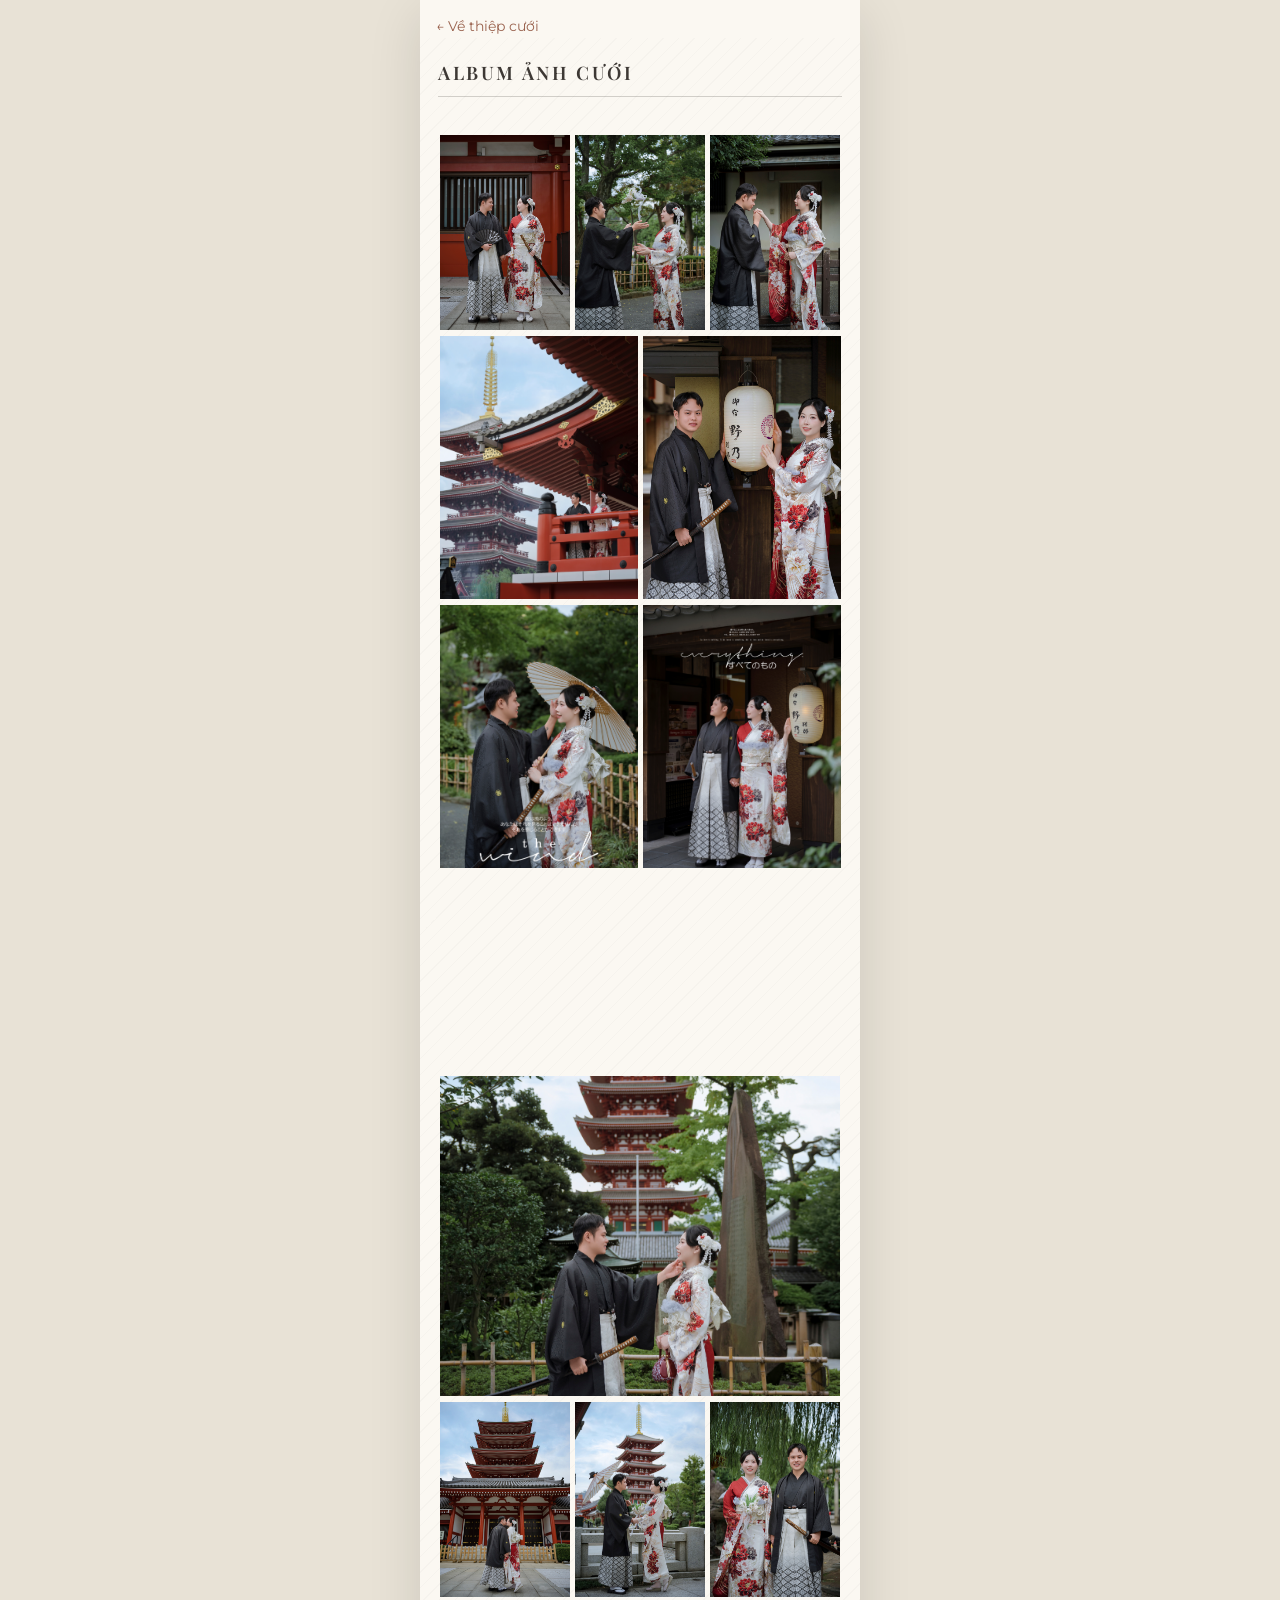
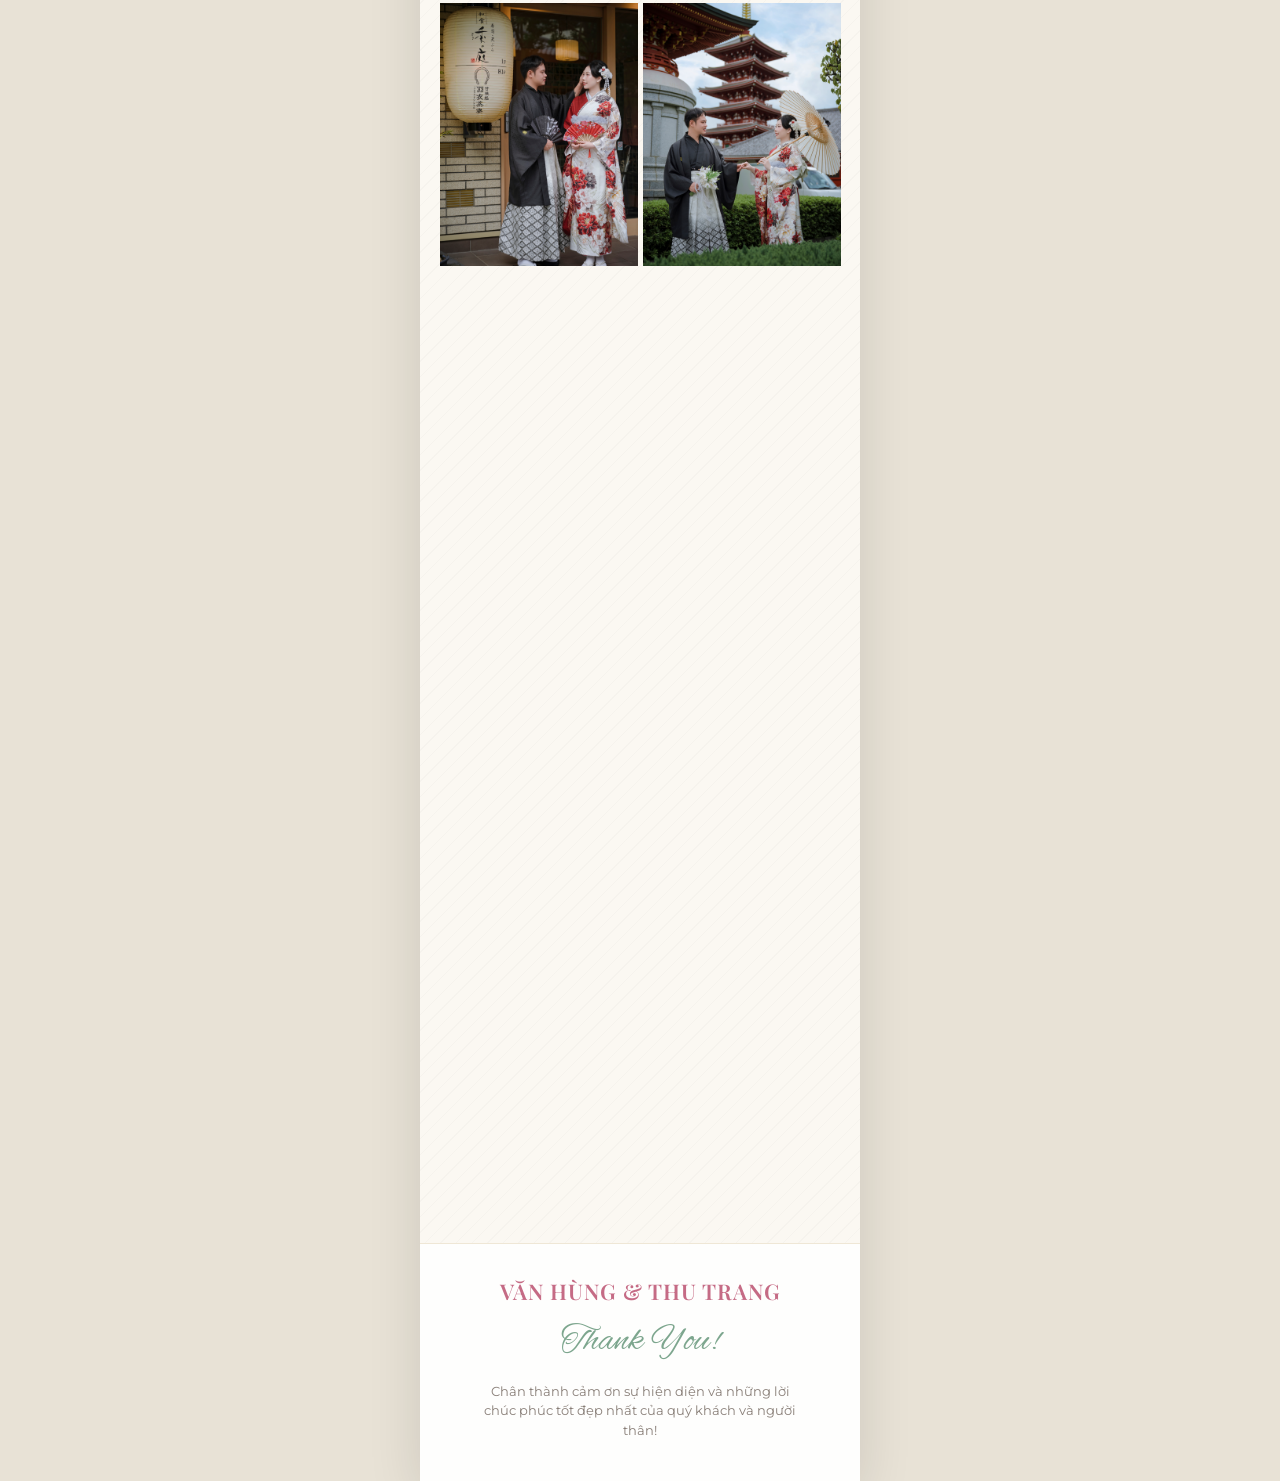
==== album/index.html @ 2d206b4f "Cải thiện trải nghiệm thiệp: hoa/trái tim trang trí, trang album và sửa tương tác. Thêm trang album " ====
<!DOCTYPE html>
<html lang="vi">
<head>
  <meta charset="UTF-8">
  <meta name="viewport" content="width=device-width, initial-scale=1.0, viewport-fit=cover">
  <title>Album ảnh cưới — Văn Hùng &amp; Thu Trang</title>
  <link rel="stylesheet" href="../assets/css/style.css">
  <link rel="stylesheet" href="../assets/css/animations.css">
  <link rel="icon" href="data:image/svg+xml,<svg xmlns=%22http://www.w3.org/2000/svg%22 viewBox=%220%22%20y=%220%22%20width=%22100%22%20height=%22100%22><text y=%22.9em%22 font-size=%2290%22>💍</text></svg>">
  <style>
    body {
      margin: 0;
      min-height: 100vh;
      display: flex;
      justify-content: center;
      background: var(--bg-page, #f5ebe3);
    }
    .album-page-wrap {
      display: flex;
      flex-direction: column;
      width: 100%;
      max-width: 440px;
      min-height: 100vh;
      background: var(--bg-canvas, #fff);
      box-shadow: 0 15px 50px rgba(0, 0, 0, 0.12);
    }

    .album-page-wrap > .gallery-canvas-section {
      flex: 1 0 auto;
    }
    .album-page-back {
      display: inline-block;
      margin: 16px 16px 0;
      font-size: 0.85rem;
      color: #9a634f;
      text-decoration: none;
    }
    .album-page-back:hover {
      text-decoration: underline;
    }
    .album-mosaic {
      display: flex;
      flex-direction: column;
      gap: 6px;
      padding: 12px 10px 28px;
    }
    .album-mosaic-row {
      display: flex;
      gap: 5px;
      width: 100%;
    }
    .album-mosaic-row figure {
      margin: 0;
      flex: 1 1 0;
      min-width: 0;
      overflow: hidden;
      background: var(--bg-cream-soft);
      cursor: pointer;
      line-height: 0;
    }
    .album-mosaic-row--1 figure {
      flex: 1 1 100%;
    }
    .album-mosaic-row img {
      width: 100%;
      height: 100%;
      object-fit: cover;
      display: block;
    }
    .album-mosaic-row--1 img {
      max-height: min(72vw, 320px);
      min-height: 180px;
    }
    .album-mosaic-row--2 img {
      aspect-ratio: 3 / 4;
    }
    .album-mosaic-row--3 img {
      aspect-ratio: 2 / 3;
    }
    .album-mosaic-row figure:hover {
      box-shadow: 0 6px 18px rgba(45, 38, 36, 0.12);
      z-index: 1;
      position: relative;
    }

    .album-mosaic figure.album-reveal {
      opacity: 0;
      transform: translate3d(0, 44px, 0) scale(0.9);
      transition:
        opacity 0.95s cubic-bezier(0.22, 1, 0.36, 1),
        transform 0.95s cubic-bezier(0.22, 1, 0.36, 1),
        box-shadow 0.35s ease;
      transition-delay: var(--reveal-delay, 0s);
      will-change: opacity, transform;
    }

    .album-mosaic figure.album-reveal.is-visible {
      opacity: 1;
      transform: none;
    }

    @media (prefers-reduced-motion: reduce) {
      .album-mosaic figure.album-reveal {
        opacity: 1;
        transform: none;
        transition: none;
      }
    }
  </style>
</head>
<body class="intro-complete">
  <div class="album-page-wrap">
    <a class="album-page-back" href="../index.html">← Về thiệp cưới</a>
    <section class="gallery-canvas-section">
      <header class="album-section-head">
        <h1 class="album-section-title">Album ảnh cưới</h1>
        <hr class="album-section-rule" aria-hidden="true" />
      </header>
      <div class="album-mosaic" id="album-mosaic"></div>
    </section>

    <footer class="canvas-footer-section blossom-zone-section">
      <div class="blossom-pulse-layer blossom-pulse-layer--section" data-blossom-zone="footer" aria-hidden="true"></div>
      <div class="footer-couple-title">VĂN HÙNG &amp; THU TRANG</div>
      <div class="footer-script-thankyou">Thank You!</div>
      <p class="footer-closing-text">
        Chân thành cảm ơn sự hiện diện và những lời chúc phúc tốt đẹp nhất của quý khách và người thân!
      </p>
    </footer>
  </div>

  <div id="lightbox-modal" class="lightbox-backdrop">
    <button id="lightbox-close" class="lightbox-close-btn" title="Đóng" type="button">&times;</button>
    <img id="lightbox-img" src="" alt="Ảnh phóng to" />
  </div>

  <script>
    (function () {
      var files = [
        'THA_3400.JPG', 'THA_3524.JPG', 'THA_3557.JPG', 'THA_3566.JPG', 'THA_3637.JPG',
        'THA_3681.JPG', 'THA_3696.JPG', 'THA_3802.JPG', 'THA_3859.JPG', 'THA_3862.JPG',
        'THA_3880.JPG', 'THA_3942.JPG', 'THA_3965.JPG', 'THA_4057.JPG', 'THA_4082.JPG',
        'THA_4123.JPG', 'THA_4188.JPG', 'THA_4343.JPG', 'THA_4382.JPG', 'THA_4408.JPG',
      ];

      function shuffle(list) {
        var arr = list.slice();
        for (var i = arr.length - 1; i > 0; i -= 1) {
          var j = Math.floor(Math.random() * (i + 1));
          var t = arr[i];
          arr[i] = arr[j];
          arr[j] = t;
        }
        return arr;
      }

      function pickRowSize(remaining) {
        var options = [1, 2, 3].filter(function (n) {
          return n <= remaining;
        });
        if (!options.length) return 1;
        var size = options[Math.floor(Math.random() * options.length)];
        var left = remaining - size;
        if (left === 1 && size < 3 && remaining > 1) {
          size = Math.min(2, remaining - 1);
        }
        return size;
      }

      function buildRows(list) {
        var rows = [];
        var i = 0;
        while (i < list.length) {
          var remaining = list.length - i;
          var count = pickRowSize(remaining);
          rows.push(list.slice(i, i + count));
          i += count;
        }
        return rows;
      }

      var mosaic = document.getElementById('album-mosaic');
      var base = '../kimono_image/';
      var ordered = shuffle(files);
      var rows = buildRows(ordered);

      rows.forEach(function (rowFiles) {
        var row = document.createElement('div');
        row.className = 'album-mosaic-row album-mosaic-row--' + rowFiles.length;
        rowFiles.forEach(function (name, colIndex) {
          var fig = document.createElement('figure');
          fig.className = 'album-reveal';
          fig.style.setProperty('--reveal-delay', colIndex * 0.09 + 's');
          var img = document.createElement('img');
          img.src = base + name;
          img.alt = 'Ảnh cưới Văn Hùng và Thu Trang';
          img.loading = 'lazy';
          img.addEventListener(
            'load',
            function onImgLoad() {
              img.removeEventListener('load', onImgLoad);
              if (fig.classList.contains('album-reveal--ready')) return;
              fig.classList.add('album-reveal--ready');
              maybeReveal(fig);
            },
            { once: true },
          );
          fig.appendChild(img);
          row.appendChild(fig);
        });
        mosaic.appendChild(row);
      });

      function maybeReveal(fig) {
        if (!fig.classList.contains('album-reveal--ready')) return;
        var rect = fig.getBoundingClientRect();
        var vh = window.innerHeight || document.documentElement.clientHeight;
        if (rect.bottom > 0 && rect.top < vh) {
          fig.classList.add('is-visible');
        }
      }

      function initAlbumReveal() {
        if (window.matchMedia('(prefers-reduced-motion: reduce)').matches) {
          mosaic.querySelectorAll('.album-reveal').forEach(function (fig) {
            fig.classList.add('is-visible');
          });
          return;
        }

        var observer = new IntersectionObserver(
          function (entries) {
            entries.forEach(function (entry) {
              var fig = entry.target;
              if (!entry.isIntersecting) return;
              var img = fig.querySelector('img');
              if (img && !img.complete) return;
              fig.classList.add('is-visible');
              observer.unobserve(fig);
            });
          },
          { threshold: 0.12, rootMargin: '0px 0px 6% 0px' },
        );

        mosaic.querySelectorAll('.album-reveal').forEach(function (fig) {
          var img = fig.querySelector('img');
          if (img && img.complete) fig.classList.add('album-reveal--ready');
          observer.observe(fig);
        });
      }

      initAlbumReveal();

      var modal = document.getElementById('lightbox-modal');
      var lightboxImg = document.getElementById('lightbox-img');
      var closeBtn = document.getElementById('lightbox-close');
      mosaic.addEventListener('click', function (e) {
        var img = e.target.closest('img');
        if (!img) return;
        lightboxImg.src = img.src;
        modal.classList.add('active');
      });
      closeBtn.addEventListener('click', function () {
        modal.classList.remove('active');
      });
      modal.addEventListener('click', function (e) {
        if (e.target === modal) modal.classList.remove('active');
      });
    })();
  </script>
  <script src="../assets/js/cherry-blossom-bg.js" defer></script>
</body>
</html>
---- assets/css/style.css ----
@import url('https://fonts.googleapis.com/css2?family=Alex+Brush&family=Allura&family=Barlow+Condensed:wght@400;500;600&family=Cormorant+Garamond:ital,wght@0,400;0,600;0,700;1,400&family=DM+Serif+Display&family=Ephesis&family=Montserrat:wght@300;400;500;600;700&family=Playfair+Display:ital,wght@0,500;0,600;0,700;1,400&family=Quicksand:wght@400;500;600;700&display=swap');

:root {
  --bg-page: #e8e2d6;          /* Nền kem ngoài khung */
  --bg-canvas: #fbf8f2;        /* Nền kem canvas */
  --bg-card: #ffffff;
  --bg-card-alt: #f5f0e8;
  --bg-cream-soft: #f0ebe3;
  
  --primary: #c56b85;          /* Hồng rose sang trọng */
  --primary-light: #fce8ef;
  --primary-dark: #9e4d66;
  
  --gold: #7da68e;             /* Xanh sage làm accent */
  --gold-light: #d4e8dc;
  --gold-dark: #5a8268;
  
  --text-primary: #2d2623;
  --text-secondary: #5e5650;
  --text-muted: #887e77;
  
  --border-light: rgba(191, 161, 95, 0.25);
  --border-card: rgba(0, 0, 0, 0.06);
  
  --shadow-sm: 0 4px 15px rgba(0, 0, 0, 0.04);
  --shadow-md: 0 10px 30px rgba(0, 0, 0, 0.07);
  --shadow-lg: 0 18px 45px rgba(139, 30, 46, 0.1);
  
  --font-script: 'Alex Brush', cursive;
  --font-couple: 'Ephesis', 'Allura', 'Alex Brush', cursive;
  --font-title: 'Playfair Display', serif;
  --font-serif: 'Cormorant Garamond', serif;
  --font-body: 'Montserrat', sans-serif;
  --font-condensed: 'Barlow Condensed', sans-serif;
  --font-number: 'Quicksand', sans-serif;
  --font-invite-day: 'DM Serif Display', serif;
}

* {
  margin: 0;
  padding: 0;
  box-sizing: border-box;
}

html {
  scroll-behavior: smooth;
  background-color: var(--bg-page);
}

body {
  background-color: var(--bg-page);
  color: var(--text-primary);
  font-family: var(--font-body);
  line-height: 1.6;
  -webkit-font-smoothing: antialiased;
  display: flex;
  justify-content: center;
  min-height: 100vh;
}

/* KHUNG CANVAS CHUẨN ĐIỆN THOẠI 440PX */
#app-canvas {
  width: 100%;
  max-width: 440px;
  min-height: 100vh;
  background-color: var(--bg-canvas);
  box-shadow: 0 15px 50px rgba(0, 0, 0, 0.12);
  position: relative;
  isolation: isolate;
  overflow-x: hidden;
  display: flex;
  flex-direction: column;
}

#app-canvas > :not(#blossom-pulse-layer) {
  position: relative;
  z-index: 1;
}

@media (max-width: 480px) {
  #app-canvas {
    max-width: 100%;
    box-shadow: none;
  }
}

/* NÚT PHÁT NHẠC NỔI */
.audio-floating-btn {
  position: fixed;
  top: 18px;
  right: calc(50% - 200px);
  width: 42px;
  height: 42px;
  border-radius: 50%;
  background: rgba(255, 255, 255, 0.92);
  backdrop-filter: blur(8px);
  border: 1px solid var(--border-light);
  box-shadow: var(--shadow-sm);
  display: flex;
  align-items: center;
  justify-content: center;
  cursor: pointer;
  z-index: 1000;
  color: var(--primary);
  transition: all 0.3s ease;
}

@media (max-width: 480px) {
  .audio-floating-btn {
    right: 16px;
  }
}

.audio-floating-btn:hover {
  transform: scale(1.08);
  box-shadow: var(--shadow-md);
}

.audio-disk-rotate {
  width: 32px;
  height: 32px;
  border-radius: 50%;
  display: flex;
  align-items: center;
  justify-content: center;
}

.audio-disk-rotate.playing {
  animation: rotateDisk 6s linear infinite;
}

@keyframes rotateDisk {
  from { transform: rotate(0deg); }
  to { transform: rotate(360deg); }
}

/* THANH CHÀO KHÁCH CÁ NHÂN HÓA */
.guest-banner-sticky {
  background: linear-gradient(135deg, var(--primary), var(--primary-dark));
  color: #ffffff;
  padding: 8px 14px;
  font-size: 0.82rem;
  letter-spacing: 0.5px;
  text-align: center;
  display: flex;
  align-items: center;
  justify-content: center;
  gap: 6px;
  z-index: 900;
}

.guest-name-badge {
  font-weight: 600;
  color: var(--gold-light);
  text-decoration: underline;
  text-underline-offset: 3px;
}

/* TOP BAR (SAVE THE DATE) */
.canvas-top-bar {
  display: flex;
  align-items: center;
  justify-content: space-between;
  padding: 18px 20px 14px;
  min-height: 64px;
  overflow: hidden;
}

.save-the-date-tag {
  font-family: var(--font-condensed);
  font-size: 0.85rem;
  letter-spacing: 2px;
  text-transform: uppercase;
  color: var(--primary);
  font-weight: 600;
}

.save-the-date-dot {
  display: inline-block;
  width: 4px;
  height: 4px;
  background: var(--gold);
  border-radius: 50%;
  margin: 0 6px;
  vertical-align: middle;
}

/* CHỌN CHẾ ĐỘ SỰ KIỆN (PILL NAV) */
.mode-pills-wrap {
  padding: 8px 16px 14px;
}

.mode-pills {
  display: flex;
  background: var(--bg-cream-soft);
  padding: 4px;
  border-radius: 30px;
  border: 1px solid rgba(191, 161, 95, 0.2);
}

.mode-pill-btn {
  flex: 1;
  padding: 8px 4px;
  border: none;
  background: transparent;
  font-family: var(--font-body);
  font-size: 0.78rem;
  font-weight: 500;
  color: var(--text-secondary);
  border-radius: 20px;
  cursor: pointer;
  transition: all 0.25s ease;
  white-space: nowrap;
  text-align: center;
}

.mode-pill-btn.active {
  background: #ffffff;
  color: var(--primary);
  font-weight: 600;
  box-shadow: 0 2px 8px rgba(0, 0, 0, 0.08);
}

/* HERO SECTION (KHUNG VÒM CỔ ĐIỂN THEO MẪU 21) */
.hero-canvas-section {
  padding: 0 16px 20px;
  text-align: center;
}

.hero-arch-wrap {
  --hero-arch-border: 4px;
  position: relative;
  margin-bottom: 28px;
}

.hero-arch-container {
  position: relative;
  width: 100%;
  aspect-ratio: 3 / 4;
  max-height: 520px;
  border-radius: 220px 220px 12px 12px;
  overflow: hidden;
  box-shadow: var(--shadow-md);
  margin-bottom: 0;
  border: var(--hero-arch-border) solid #ffffff;
}

.hero-hearts-orbit {
  --hero-hearts-nudge-x: 0px;
  --hero-hearts-nudge-y: 0px;
  position: absolute;
  left: 50%;
  bottom: var(--hero-arch-border);
  z-index: 4;
  transform: translate(
    calc(-50% + var(--hero-hearts-nudge-x)),
    calc(50% + var(--hero-hearts-nudge-y))
  );
  pointer-events: none;
  filter: drop-shadow(0 2px 8px rgba(197, 107, 133, 0.2));
}

.hero-hearts-orbit__compose {
  position: relative;
  width: 42px;
  height: 42px;
  transform-origin: 50% 50%;
}

.hero-hearts-orbit__ring {
  position: absolute;
  inset: 0;
  animation: hero-hearts-orbit-spin 16s linear infinite;
}

.hero-hearts-orbit__slot {
  position: absolute;
  inset: 0;
  transform: rotate(calc(var(--i) * 90deg));
}

.hero-hearts-orbit__slot::before {
  content: "";
  position: absolute;
  top: 0;
  left: 50%;
  width: 21px;
  height: 21px;
  transform: translateX(-50%);
  background: linear-gradient(145deg, #efb8cc 0%, #c56b85 55%, #b85a78 100%);
  opacity: 0.92;
  -webkit-mask: url("data:image/svg+xml,%3Csvg xmlns='http://www.w3.org/2000/svg' viewBox='0 0 24 24'%3E%3Cpath fill='%23000' d='M12 21.35l-1.45-1.32C5.4 15.36 2 12.28 2 8.5 2 5.42 4.42 3 7.5 3c1.74 0 3.41.81 4.5 2.09C13.09 3.81 14.76 3 16.5 3 19.58 3 22 5.42 22 8.5c0 3.78-3.4 6.86-8.55 11.54L12 21.35z'/%3E%3C/svg%3E") center / contain no-repeat;
  mask: url("data:image/svg+xml,%3Csvg xmlns='http://www.w3.org/2000/svg' viewBox='0 0 24 24'%3E%3Cpath fill='%23000' d='M12 21.35l-1.45-1.32C5.4 15.36 2 12.28 2 8.5 2 5.42 4.42 3 7.5 3c1.74 0 3.41.81 4.5 2.09C13.09 3.81 14.76 3 16.5 3 19.58 3 22 5.42 22 8.5c0 3.78-3.4 6.86-8.55 11.54L12 21.35z'/%3E%3C/svg%3E") center / contain no-repeat;
}

@media (prefers-reduced-motion: reduce) {
  .hero-hearts-orbit__ring {
    animation: none;
  }
}

@keyframes hero-hearts-orbit-spin {
  from {
    transform: rotate(0deg);
  }
  to {
    transform: rotate(360deg);
  }
}

.hero-arch-overlay {
  position: absolute;
  inset: 0;
  display: flex;
  flex-direction: column;
  justify-content: flex-end;
  padding: 28px 18px 22px;
  background: linear-gradient(
    180deg,
    rgba(40, 20, 24, 0) 35%,
    rgba(40, 20, 24, 0.55) 68%,
    rgba(40, 20, 24, 0.82) 100%
  );
  text-align: center;
  pointer-events: none;
}

.hero-overlay-date {
  font-family: var(--font-title);
  font-size: clamp(0.95rem, 3.8vw, 1.1rem);
  font-weight: 500;
  letter-spacing: 0.1em;
  color: rgba(255, 255, 255, 0.92);
  margin: 0 0 10px;
  text-shadow: 0 1px 6px rgba(0, 0, 0, 0.25);
}

.hero-overlay-message {
  font-family: var(--font-number);
  font-size: clamp(0.64rem, 2.55vw, 0.74rem);
  font-weight: 500;
  font-style: italic;
  line-height: 1.56;
  letter-spacing: 0.03em;
  color: #ffe8f2;
  text-shadow:
    0 1px 2px rgba(45, 20, 30, 0.35),
    0 0 18px rgba(197, 107, 133, 0.45);
  max-width: 300px;
  margin: 0 auto;
  -webkit-font-smoothing: antialiased;
}

.hero-arch-img {
  width: 100%;
  height: 100%;
  object-fit: cover;
  object-position: center top;
  display: block;
  transition: transform 0.8s ease;
}

.hero-arch-container:hover .hero-arch-img {
  transform: scale(1.03);
}

.hero-text-block {
  padding: 0 10px;
}

.hero-eyebrow {
  font-family: var(--font-condensed);
  font-size: 0.85rem;
  letter-spacing: 3px;
  text-transform: uppercase;
  color: var(--gold-dark);
  margin-bottom: 10px;
  font-weight: 600;
}

.hero-couple-heading {
  position: absolute;
  width: 1px;
  height: 1px;
  padding: 0;
  margin: -1px;
  overflow: hidden;
  clip: rect(0, 0, 0, 0);
  white-space: nowrap;
  border: 0;
}

.hero-signatures {
  display: flex;
  align-items: flex-start;
  justify-content: center;
  gap: clamp(14px, 5vw, 28px);
  margin: 0 auto 10px;
  max-width: 100%;
  padding: 0 2px;
}

.hero-signature-col {
  flex: 1 1 0;
  min-width: 0;
  display: flex;
  flex-direction: column;
  align-items: center;
  text-align: center;
}

.hero-signature-img {
  display: block;
  width: 100%;
  max-width: 200px;
  height: auto;
  max-height: clamp(64px, 16vw, 88px);
  object-fit: contain;
  object-position: center bottom;
  opacity: 0.94;
  filter: contrast(1.05) saturate(0.95);
}

.hero-signature-name {
  font-family: var(--font-serif);
  font-size: clamp(1.1rem, 4.75vw, 1.46rem);
  font-weight: 550;
  font-style: italic;
  color: var(--primary);
  line-height: 1.2;
  margin: 8px 0 0;
  letter-spacing: 0.02em;
  white-space: nowrap;
  max-width: 100%;
}

.hero-journey-tagline {
  font-family: var(--font-body);
  font-size: clamp(0.78rem, 3vw, 0.92rem);
  font-weight: 500;
  line-height: 1.55;
  color: var(--text-secondary);
  text-align: center;
  max-width: 100%;
  margin: 14px auto 0;
  padding: 0 8px;
  letter-spacing: 0.02em;
}

.hero-journey-tagline__lead {
  display: inline-block;
  white-space: nowrap;
}

.hero-quote-subtext {
  font-family: var(--font-serif);
  font-size: 0.98rem;
  font-style: italic;
  color: var(--text-secondary);
  letter-spacing: 0.5px;
  line-height: 1.5;
  max-width: 340px;
  margin: 0 auto 16px;
}

.hero-date-ribbon {
  display: none;
  align-items: center;
  gap: 10px;
  padding: 6px 20px;
  background: #ffffff;
  border: 1px solid var(--border-light);
  border-radius: 30px;
  font-family: var(--font-title);
  font-size: 0.95rem;
  color: var(--primary);
  font-weight: 600;
  letter-spacing: 2px;
  box-shadow: var(--shadow-sm);
}

/* SECTION POLAROID CHÚ RỂ & CÔ DÂU (CHUẨN FORM MẪU 21) */
.couple-polaroid-section {
  padding: 24px 12px;
  overflow: visible;
}

.section-head {
  text-align: center;
  margin-bottom: 22px;
}

.section-head-sub {
  font-family: var(--font-condensed);
  font-size: 0.8rem;
  letter-spacing: 3px;
  text-transform: uppercase;
  color: var(--gold-dark);
  display: block;
  margin-bottom: 4px;
}

.section-head-title {
  font-family: var(--font-title);
  font-size: 1.55rem;
  color: var(--primary);
  font-weight: 600;
  letter-spacing: 1px;
}

.couple-polaroid-matrix {
  display: grid;
  grid-template-columns: minmax(0, 1fr) minmax(0, 1fr);
  grid-template-rows: auto auto;
  gap: 0;
  column-gap: 0;
  align-items: stretch;
}

.couple-polaroid-matrix__text--bride {
  grid-column: 1;
  grid-row: 1;
  align-self: center;
}

.couple-polaroid-matrix__photo--bride {
  grid-column: 2;
  grid-row: 1;
  align-self: end;
}

.couple-polaroid-matrix__photo--groom {
  grid-column: 1;
  grid-row: 2;
  align-self: start;
}

.couple-polaroid-matrix__text--groom {
  grid-column: 2;
  grid-row: 2;
  align-self: center;
}

.polaroid-card-body {
  min-width: 0;
  display: flex;
  flex-direction: column;
  justify-content: center;
  padding: 6px 0 8px;
}

.polaroid-photo-box {
  --polaroid-frame: #6b3438;
  width: 100%;
  aspect-ratio: 3 / 4;
  box-sizing: border-box;
  padding: 4px;
  border-radius: 2px;
  overflow: hidden;
  margin: 0;
  position: relative;
  background: linear-gradient(145deg, #7a3d42 0%, #5c282c 100%);
  border: none;
  box-shadow:
    inset 0 0 0 1px rgba(255, 255, 255, 0.12),
    0 4px 14px rgba(92, 40, 44, 0.22);
}

.polaroid-photo-box img {
  width: 100%;
  height: 100%;
  object-fit: cover;
  object-position: center top;
  display: block;
  border-radius: 1px;
}

.polaroid-role-tag {
  font-family: var(--font-title);
  font-size: 0.82rem;
  letter-spacing: 2px;
  text-transform: uppercase;
  color: var(--primary);
  font-weight: 600;
  margin-bottom: 4px;
}

.polaroid-name {
  font-family: var(--font-serif);
  font-size: 1.12rem;
  font-weight: 700;
  color: var(--text-primary);
  margin-bottom: 6px;
  line-height: 1.3;
}

.polaroid-signature-box {
  margin: 2px 0 6px;
  height: 40px;
  display: flex;
  align-items: center;
  justify-content: flex-start;
}

.polaroid-signature-box img {
  max-height: 38px;
  max-width: 100%;
  object-fit: contain;
  object-position: left center;
  filter: contrast(1.1);
}

.polaroid-family-desc {
  font-size: 0.76rem;
  color: var(--text-secondary);
  line-height: 1.45;
  padding-top: 4px;
  margin-top: 2px;
}

.polaroid-family-place {
  margin-top: 2px;
  color: var(--gold-dark);
}

.polaroid-card-body--side {
  align-items: center;
  text-align: center;
}

.polaroid-card-body--side .polaroid-family-head {
  width: 100%;
  font-family: var(--font-serif);
  font-size: 1.22rem;
  font-weight: 550;
  font-style: italic;
  letter-spacing: 0.08em;
  color: var(--primary-dark);
  margin: 0 0 8px;
  text-align: center;
}

.polaroid-family-head {
  font-family: var(--font-title);
  font-size: 1.05rem;
  font-weight: 600;
  letter-spacing: 0.06em;
  color: var(--primary);
  margin: 0 0 6px;
}

.polaroid-card-body--side .polaroid-family-rule {
  margin-left: auto;
  margin-right: auto;
}

.polaroid-family-rule {
  width: 100%;
  max-width: 200px;
  height: 0;
  border: none;
  border-top: 1px dotted rgba(197, 107, 133, 0.45);
  margin: 0 0 10px;
}

.polaroid-family-lines {
  font-family: var(--font-body);
  font-size: 0.78rem;
  color: var(--text-secondary);
  line-height: 1.55;
  margin-bottom: 10px;
}

.polaroid-family-lines p {
  margin: 0 0 2px;
}

.polaroid-family-label {
  display: inline-block;
  min-width: 2.1rem;
  font-weight: 600;
  color: var(--text-primary);
}

.polaroid-family-lines .polaroid-family-place {
  margin-top: 6px;
  font-style: italic;
}

.polaroid-card-body--side .polaroid-family-lines {
  font-family: var(--font-serif);
  font-size: 0.98rem;
  font-weight: 500;
  font-style: italic;
  color: var(--text-secondary);
  line-height: 1.6;
  width: 100%;
}

.polaroid-card-body--side .polaroid-family-label {
  font-weight: 600;
  color: var(--primary);
}

.polaroid-card-body--side .polaroid-family-lines .polaroid-family-place {
  color: var(--gold-dark);
  font-weight: 500;
}

.polaroid-card-body--side .polaroid-display-name {
  font-family: var(--font-serif);
  font-size: clamp(1.08rem, 4.2vw, 1.34rem);
  font-weight: 550;
  font-style: italic;
  color: var(--primary);
  letter-spacing: 0.02em;
  line-height: 1.35;
  text-align: center;
  max-width: 100%;
}

.polaroid-role-sticker {
  display: inline-block;
  font-family: var(--font-couple);
  font-size: 1.05rem;
  color: var(--primary-dark);
  background: linear-gradient(135deg, #fff5f9 0%, #fce8ef 100%);
  border: 1px solid rgba(197, 107, 133, 0.35);
  border-radius: 8px 10px 9px 11px;
  padding: 4px 14px 6px;
  margin: 4px 0 8px;
  transform: rotate(-4deg);
  box-shadow: 0 3px 10px rgba(197, 107, 133, 0.12);
}

img.polaroid-role-sticker--bride,
img.polaroid-role-sticker--groom {
  display: block;
  width: auto;
  max-width: 100px;
  height: auto;
  max-height: 128px;
  margin: 2px auto 6px;
  padding: 0;
  background: transparent;
  border: none;
  border-radius: 0;
  box-shadow: none;
  object-fit: contain;
  mix-blend-mode: normal;
  filter: none;
  opacity: 1;
}

img.polaroid-role-sticker--bride {
  transform: rotate(-3deg);
}

img.polaroid-role-sticker--groom {
  transform: rotate(3deg);
}

.polaroid-display-name {
  font-family: var(--font-serif);
  font-size: clamp(1.05rem, 4vw, 1.22rem);
  font-weight: 600;
  font-style: italic;
  color: var(--primary);
  margin: 0;
  line-height: 1.25;
  letter-spacing: 0.02em;
}

.polaroid-family-desc strong {
  color: var(--text-primary);
  font-weight: 600;
}

/* SECTION THIỆP MỜI (FORMAL INVITE) */
.formal-invite-section {
  --invite-ink: #2a2624;
  --invite-ink-soft: #45403d;
  --invite-ink-muted: #5c5652;
  padding: 28px 18px 32px;
  text-align: center;
  color: var(--invite-ink);
}

.formal-invite-inner {
  max-width: 100%;
}

.formal-invite-rule {
  width: min(280px, 88%);
  margin: 0 auto 18px;
  border: none;
  border-top: 2px dotted rgba(42, 38, 36, 0.28);
}

.formal-invite-script {
  font-family: var(--font-couple);
  font-size: clamp(2rem, 8vw, 2.45rem);
  font-weight: 400;
  color: var(--invite-ink);
  line-height: 1.1;
  margin: 0 0 10px;
  letter-spacing: 0.02em;
}

.formal-invite-lead {
  font-family: var(--font-serif);
  font-size: clamp(0.94rem, 3.6vw, 1.05rem);
  font-weight: 400;
  font-style: italic;
  color: var(--invite-ink-muted);
  line-height: 1.55;
  margin: 0 0 18px;
  padding: 0 6px;
  letter-spacing: 0.02em;
}

.formal-invite-couple {
  color: var(--invite-ink);
  font-weight: 500;
  font-style: italic;
}

.invite-triptych {
  display: flex;
  align-items: flex-end;
  justify-content: center;
  gap: 5px;
  margin: 0 auto 22px;
  max-width: 92%;
}

.invite-triptych__item {
  flex: 1 1 0;
  min-width: 0;
  margin: 0;
  overflow: hidden;
  aspect-ratio: 3 / 4;
  background: var(--bg-cream-soft);
}

.invite-triptych__item--center {
  flex: 1.08 1 0;
  /* Cùng chiều cao khung; chỉ nhích vị trí tấm giữa lên (không đổi transform — tránh scroll-reveal) */
  margin-bottom: clamp(10px, 2.8vw, 16px);
}

.invite-triptych__item img {
  width: 100%;
  height: 100%;
  object-fit: cover;
  object-position: center 22%;
  display: block;
}

.invite-triptych__item--center img {
  object-position: center 12%;
}

.formal-invite-honor {
  font-family: var(--font-serif);
  font-size: clamp(1.02rem, 4.1vw, 1.18rem);
  font-weight: 600;
  letter-spacing: 0.16em;
  text-transform: uppercase;
  color: var(--invite-ink);
  margin: 0 0 8px;
}

.formal-invite-guest {
  font-family: var(--font-serif);
  font-size: clamp(1.18rem, 4.8vw, 1.42rem);
  font-weight: 600;
  letter-spacing: 0.12em;
  text-transform: uppercase;
  color: var(--invite-ink);
  margin: 0 0 12px;
}

.formal-invite-body {
  font-family: var(--font-serif);
  font-size: clamp(1rem, 3.8vw, 1.12rem);
  font-weight: 400;
  font-style: italic;
  color: var(--invite-ink);
  line-height: 1.55;
  margin: 0 auto 6px;
  max-width: 340px;
}

.formal-invite-datetime {
  padding: 0 0 6px;
  width: 100%;
}

.formal-invite-date-grid {
  display: grid;
  grid-template-columns: 1fr auto 1fr;
  grid-template-rows: auto auto;
  align-items: center;
  column-gap: clamp(6px, 2.8vw, 16px);
  row-gap: clamp(14px, 4vw, 20px);
  width: 100%;
  max-width: 100%;
  margin: 0 auto 28px;
  padding: 4px 4px 16px;
  box-sizing: border-box;
  font-family: var(--font-serif);
  overflow: visible;
}

.invite-grid-mid {
  grid-column: 2;
  grid-row: 1;
  display: flex;
  flex-direction: column;
  align-items: center;
  justify-content: center;
  gap: 0;
}

.invite-grid-weekday {
  width: 100%;
  text-align: center;
  font-size: clamp(1.44rem, 5.6vw, 1.66rem);
  font-weight: 500;
  font-style: italic;
  color: var(--invite-ink-soft);
  margin: 0 0 clamp(14px, 3.5vw, 22px);
  letter-spacing: 0.03em;
  line-height: 1.12;
}

.invite-grid-side-time {
  grid-column: 1;
  grid-row: 1;
  justify-self: end;
  align-self: center;
  width: auto;
  max-width: none;
  min-width: min-content;
  padding-right: 0;
  font-size: clamp(1.38rem, 5.4vw, 1.62rem);
  font-weight: 500;
  font-style: italic;
  color: var(--invite-ink-soft);
  margin: 0;
  text-align: right;
  white-space: nowrap;
  letter-spacing: 0.02em;
  line-height: 1.1;
}

@keyframes invite-day-breathe {
  0%,
  100% {
    transform: scale(1);
  }
  50% {
    transform: scale(1.07);
  }
}

.invite-grid-center {
  display: flex;
  align-items: center;
  justify-content: center;
  gap: clamp(12px, 3.5vw, 20px);
  padding: 0 4px;
  min-width: clamp(88px, 28vw, 120px);
  transform-origin: center center;
  animation: invite-day-breathe 3.2s ease-in-out infinite;
}

@media (prefers-reduced-motion: reduce) {
  .invite-grid-center {
    animation: none;
  }
}

.invite-grid-vline {
  width: 1px;
  height: clamp(56px, 14vw, 68px);
  background: rgba(42, 38, 36, 0.22);
  flex-shrink: 0;
}

.invite-grid-day {
  font-family: var(--font-serif);
  font-size: clamp(3.65rem, 15vw, 4.55rem);
  font-weight: 500;
  font-style: italic;
  color: #9a634f;
  line-height: 0.95;
  letter-spacing: 0.01em;
  flex-shrink: 0;
  text-shadow: none;
}

.invite-grid-year {
  grid-column: 3;
  grid-row: 1;
  justify-self: start;
  align-self: center;
  width: auto;
  max-width: none;
  min-width: min-content;
  padding-left: 0;
  overflow: visible;
  font-size: clamp(1.38rem, 5.4vw, 1.62rem);
  font-weight: 500;
  font-style: italic;
  color: var(--invite-ink-soft);
  margin: 0;
  text-align: left;
  white-space: nowrap;
  letter-spacing: 0.02em;
  line-height: 1.1;
}

.invite-grid-month {
  font-size: clamp(1.38rem, 5.2vw, 1.56rem);
  font-weight: 500;
  font-style: italic;
  color: var(--invite-ink-soft);
  margin: clamp(22px, 5vw, 32px) 0 0;
  letter-spacing: 0.02em;
  text-align: center;
  width: 100%;
  line-height: 1.12;
}

.invite-grid-lunar {
  grid-column: 1 / -1;
  grid-row: 2;
  width: 100%;
  text-align: center;
  font-size: clamp(0.98rem, 3.6vw, 1.1rem);
  font-style: italic;
  font-weight: 500;
  color: var(--invite-ink-muted);
  margin: 0;
  padding: 0 10px;
  line-height: 1.5;
}

.formal-invite-schedule {
  display: flex;
  flex-direction: row;
  align-items: center;
  justify-content: center;
  gap: clamp(10px, 4.5vw, 22px);
  margin: 0 auto 26px;
  padding: 0 6px;
  max-width: 100%;
}

.formal-invite-schedule-pair {
  display: flex;
  flex-direction: row;
  align-items: center;
  gap: clamp(6px, 2.2vw, 10px);
  flex: 1 1 0;
  min-width: 0;
  justify-content: center;
}

.formal-invite-schedule-illus {
  flex: 0 0 auto;
  margin: 0;
  line-height: 0;
}

.formal-invite-schedule-illus img {
  width: 100%;
  height: auto;
  display: block;
  object-fit: contain;
  pointer-events: none;
  user-select: none;
}

.formal-invite-schedule-illus--gate {
  width: clamp(44px, 12vw, 62px);
}

.formal-invite-schedule-illus--plate {
  width: clamp(60px, 17vw, 84px);
}

.formal-invite-schedule-illus--plate img {
  border-radius: 50%;
  mix-blend-mode: multiply;
}

.formal-invite-schedule-text {
  font-family: var(--font-body);
  font-size: clamp(0.96rem, 3.8vw, 1.08rem);
  font-style: normal;
  font-weight: 500;
  color: var(--text-secondary);
  line-height: 1.28;
  margin: 0;
  display: flex;
  flex-direction: column;
  align-items: center;
  text-align: center;
  gap: clamp(4px, 1.1vw, 7px);
  letter-spacing: 0.03em;
}

.formal-invite-schedule-text > span:first-child {
  font-family: var(--font-body);
  font-size: clamp(0.96rem, 3.8vw, 1.08rem);
  font-weight: 600;
  font-style: normal;
  color: var(--text-secondary);
  letter-spacing: 0.04em;
  line-height: 1.12;
}

.formal-invite-schedule-label {
  font-weight: 500;
  font-style: normal;
  font-size: clamp(0.8rem, 3.1vw, 0.9rem);
  color: var(--text-muted);
  white-space: nowrap;
  letter-spacing: 0.05em;
}

.formal-invite-venue {
  padding-top: 4px;
  max-width: 340px;
  margin: 0 auto;
}

.formal-invite-venue-label {
  font-family: var(--font-serif);
  font-size: clamp(1.14rem, 4.4vw, 1.28rem);
  font-weight: 500;
  color: var(--invite-ink);
  margin: 0 0 12px;
  text-decoration: none;
}

.formal-invite-venue-name {
  font-family: var(--font-title);
  font-size: clamp(1.3rem, 5.1vw, 1.5rem);
  font-weight: 500;
  font-style: italic;
  letter-spacing: 0.1em;
  text-transform: none;
  color: var(--invite-ink-soft);
  margin: 0 0 10px;
  line-height: 1.38;
}

.formal-invite-venue-address {
  font-family: var(--font-serif);
  font-size: clamp(1.06rem, 4.1vw, 1.18rem);
  font-style: italic;
  color: var(--invite-ink-muted);
  line-height: 1.55;
  margin: 0 0 16px;
}

.formal-invite-directions {
  display: inline-block;
  font-family: var(--font-serif);
  font-size: clamp(1.14rem, 4.4vw, 1.26rem);
  font-weight: 700;
  color: var(--invite-ink);
  text-decoration: none;
  border-bottom: 1px solid rgba(42, 38, 36, 0.4);
  padding-bottom: 2px;
}

.formal-invite-directions:hover {
  color: var(--invite-ink-soft);
  border-color: var(--invite-ink-soft);
}

/* SECTION CÂU CHUYỆN TÌNH YÊU & TRÍCH DẪN */
.quote-canvas-section {
  padding: 10px 20px 24px;
  text-align: center;
}

.quote-canvas-card {
  background: #ffffff;
  border-radius: 16px;
  padding: 24px 18px;
  border: 1px solid var(--border-light);
  box-shadow: var(--shadow-sm);
  position: relative;
}

.quote-flower-deco {
  width: 36px;
  height: 36px;
  margin: 0 auto 10px;
  color: var(--gold);
}

.quote-handwriting {
  font-family: var(--font-script);
  font-size: 1.95rem;
  line-height: 1.4;
  color: var(--primary);
  margin-bottom: 10px;
}

.quote-author {
  font-family: var(--font-serif);
  font-size: 0.88rem;
  color: var(--text-muted);
  letter-spacing: 1px;
}

/* TIMELINE 4 MỐC THỜI GIAN */
.story-timeline-card {
  margin-top: 20px;
  text-align: left;
}

.story-mini-item {
  position: relative;
  padding-left: 28px;
  margin-bottom: 18px;
}

.story-mini-item:last-child {
  margin-bottom: 0;
}

.story-mini-item::before {
  content: '';
  position: absolute;
  left: 8px;
  top: 6px;
  bottom: -18px;
  width: 1px;
  background: var(--gold-light);
}

.story-mini-item:last-child::before {
  display: none;
}

.story-mini-item::after {
  content: '';
  position: absolute;
  left: 4px;
  top: 6px;
  width: 9px;
  height: 9px;
  border-radius: 50%;
  background: var(--primary);
  border: 2px solid #ffffff;
}

.story-mini-year {
  font-family: var(--font-condensed);
  font-size: 0.75rem;
  letter-spacing: 1.5px;
  text-transform: uppercase;
  color: var(--gold-dark);
  font-weight: 600;
  display: block;
}

.story-mini-title {
  font-family: var(--font-title);
  font-size: 0.95rem;
  font-weight: 600;
  color: var(--primary);
  margin: 2px 0;
}

.story-mini-desc {
  font-size: 0.8rem;
  color: var(--text-secondary);
  line-height: 1.5;
}

/* SECTION THÔNG TIN SỰ KIỆN CƯỚI */
.event-canvas-section {
  padding: 10px 16px 24px;
}

.event-box-card {
  background: #ffffff;
  border-radius: 16px;
  padding: 24px 18px;
  border: 1px solid var(--border-light);
  box-shadow: var(--shadow-sm);
  text-align: center;
  position: relative;
}

.event-badge-tag {
  display: inline-block;
  padding: 4px 14px;
  background: var(--primary-light);
  color: var(--primary);
  border-radius: 20px;
  font-size: 0.78rem;
  font-weight: 600;
  letter-spacing: 1px;
  margin-bottom: 12px;
}

.event-main-title {
  font-family: var(--font-title);
  font-size: 1.45rem;
  color: var(--primary);
  font-weight: 700;
  margin-bottom: 6px;
}

.event-gregorian-date {
  font-family: var(--font-serif);
  font-size: 1.15rem;
  font-weight: 600;
  color: var(--text-primary);
  margin-bottom: 2px;
}

.event-lunar-date {
  font-size: 0.82rem;
  color: var(--gold-dark);
  font-weight: 500;
  margin-bottom: 18px;
}

.event-times-duo {
  display: grid;
  grid-template-columns: 1fr 1fr;
  gap: 10px;
  margin-bottom: 18px;
}

.event-time-item {
  background: var(--bg-cream-soft);
  padding: 12px 8px;
  border-radius: 10px;
  border: 1px solid rgba(0, 0, 0, 0.03);
}

.event-time-label {
  font-family: var(--font-condensed);
  font-size: 0.72rem;
  letter-spacing: 1px;
  text-transform: uppercase;
  color: var(--text-muted);
  display: block;
  margin-bottom: 4px;
}

.event-time-val {
  font-family: var(--font-number);
  font-size: 1.35rem;
  font-weight: 700;
  color: var(--primary);
  line-height: 1;
}

.event-location-details {
  border-top: 1px dashed rgba(0, 0, 0, 0.08);
  padding-top: 16px;
  margin-bottom: 18px;
}

.event-venue-name {
  font-family: var(--font-title);
  font-size: 1.05rem;
  font-weight: 600;
  color: var(--text-primary);
  margin-bottom: 4px;
}

.event-address-line {
  font-size: 0.82rem;
  color: var(--text-secondary);
  line-height: 1.45;
}

.event-action-buttons {
  display: flex;
  flex-direction: column;
  gap: 8px;
}

.btn-luxury-primary {
  display: flex;
  align-items: center;
  justify-content: center;
  gap: 8px;
  padding: 11px 18px;
  background: var(--primary);
  color: #ffffff;
  text-decoration: none;
  border-radius: 25px;
  font-size: 0.85rem;
  font-weight: 600;
  letter-spacing: 0.5px;
  transition: all 0.25s ease;
  border: none;
  cursor: pointer;
}

.btn-luxury-primary:hover {
  background: var(--primary-dark);
  box-shadow: 0 4px 15px rgba(139, 30, 46, 0.3);
}

.btn-luxury-outline {
  display: flex;
  align-items: center;
  justify-content: center;
  gap: 8px;
  padding: 10px 18px;
  background: transparent;
  color: var(--primary);
  text-decoration: none;
  border-radius: 25px;
  font-size: 0.85rem;
  font-weight: 600;
  letter-spacing: 0.5px;
  border: 1px solid var(--primary);
  transition: all 0.25s ease;
  cursor: pointer;
}

.btn-luxury-outline:hover {
  background: var(--primary-light);
}

/* SECTION LỊCH & ĐẾM NGƯỢC (ẢNH NỀN) */
.wedding-calendar-section {
  padding: 0 0 20px;
}

.wedding-calendar-stage {
  position: relative;
  width: 100%;
  min-height: clamp(420px, 118vw, 520px);
  overflow: hidden;
  background: #2a2220;
}

.wedding-calendar-bg {
  position: absolute;
  inset: 0;
  width: 100%;
  height: 100%;
  object-fit: cover;
  object-position: center 22%;
  transform: scale(1.02);
}

.wedding-calendar-scrim {
  position: absolute;
  inset: 0;
  background: linear-gradient(
    180deg,
    rgba(20, 14, 18, 0.15) 0%,
    rgba(20, 14, 18, 0.35) 38%,
    rgba(20, 14, 18, 0.55) 100%
  );
  pointer-events: none;
}

.wedding-calendar-content {
  position: relative;
  z-index: 1;
  display: flex;
  flex-direction: column;
  align-items: center;
  justify-content: flex-end;
  min-height: clamp(420px, 118vw, 520px);
  padding: 28px 18px 26px;
  box-sizing: border-box;
  text-align: center;
}

.wedding-calendar-title {
  font-family: var(--font-couple);
  font-size: clamp(2.35rem, 10vw, 2.85rem);
  font-weight: 400;
  color: rgba(255, 255, 255, 0.98);
  line-height: 1;
  margin: 0 0 6px;
  -webkit-text-stroke: 0.55px rgba(255, 255, 255, 0.92);
  paint-order: stroke fill;
  text-shadow:
    0 2px 14px rgba(0, 0, 0, 0.35),
    0.6px 0 0 rgba(255, 255, 255, 0.35),
    -0.6px 0 0 rgba(255, 255, 255, 0.35);
}

.wedding-calendar-month {
  font-family: var(--font-body);
  font-size: clamp(0.76rem, 3vw, 0.88rem);
  font-weight: 700;
  letter-spacing: 0.14em;
  text-transform: uppercase;
  color: rgba(255, 255, 255, 0.92);
  margin: 0 0 14px;
  text-shadow: 0 1px 8px rgba(0, 0, 0, 0.4);
}

.wedding-calendar-grid {
  display: grid;
  grid-template-columns: repeat(7, minmax(0, 1fr));
  gap: clamp(4px, 1.4vw, 8px);
  width: min(100%, 320px);
  margin: 0 auto 16px;
}

.wedding-calendar-day {
  position: relative;
  aspect-ratio: 1;
  display: flex;
  align-items: center;
  justify-content: center;
  font-family: var(--font-body);
  font-size: clamp(0.82rem, 3.2vw, 0.94rem);
  font-weight: 500;
  color: rgba(255, 255, 255, 0.92);
  text-shadow: 0 1px 4px rgba(0, 0, 0, 0.45);
  line-height: 1;
}

.wedding-calendar-day.is-empty {
  visibility: hidden;
  pointer-events: none;
}

.wedding-calendar-day.is-wedding {
  font-weight: 700;
  color: #fff;
  z-index: 1;
}

.wedding-calendar-day.is-wedding::before {
  content: '';
  position: absolute;
  left: 50%;
  top: 50%;
  width: clamp(30px, 9vw, 38px);
  height: clamp(28px, 8.5vw, 36px);
  transform: translate(-50%, -52%);
  background: url("data:image/svg+xml,%3Csvg xmlns='http://www.w3.org/2000/svg' viewBox='0 0 32 30'%3E%3Cpath fill='%23c56b85' d='M16 28s-12-7.6-12-16.2C4 6.8 8.2 4 12 6.2c2.1 1.1 3.4 3 4 3s1.9-1.9 4-3C23.8 4 28 6.8 28 11.8 28 20.4 16 28 16 28z'/%3E%3Cpath fill='%23e8a0b8' opacity='.45' d='M16 26s-9-5.7-9-12.2c0-3.8 3-5.8 5.8-4.2 1.5.8 2.5 2.2 3.2 2.2s1.7-1.4 3.2-2.2c2.8-1.6 5.8.4 5.8 4.2C25 20.3 16 26 16 26z'/%3E%3C/svg%3E")
    center / contain no-repeat;
  z-index: -1;
  filter: drop-shadow(0 2px 6px rgba(0, 0, 0, 0.25));
}

.wedding-calendar-soon {
  font-family: var(--font-couple);
  font-size: clamp(1.55rem, 6.5vw, 1.85rem);
  color: rgba(255, 255, 255, 0.95);
  margin: 4px 0 12px;
  line-height: 1;
  text-shadow: 0 2px 10px rgba(0, 0, 0, 0.35);
}

.wedding-calendar-countdown.countdown-digits-grid {
  display: grid;
  grid-template-columns: repeat(4, minmax(0, 1fr));
  gap: clamp(6px, 2.2vw, 10px);
  width: min(100%, 340px);
  margin: 0 auto;
}

.wedding-calendar-countdown .countdown-unit-box {
  background: rgba(255, 255, 255, 0.92);
  padding: clamp(8px, 2.5vw, 11px) 4px;
  border-radius: 10px;
  box-shadow: 0 4px 16px rgba(0, 0, 0, 0.12);
}

.wedding-calendar-countdown .countdown-number-val {
  font-family: var(--font-body);
  font-size: clamp(1.15rem, 4.6vw, 1.35rem);
  font-weight: 600;
  color: #3d3532;
  line-height: 1;
}

.wedding-calendar-countdown .countdown-unit-label {
  font-size: clamp(0.68rem, 2.5vw, 0.76rem);
  color: #6e6560;
  text-transform: lowercase;
  letter-spacing: 0.02em;
  margin-top: 5px;
  display: block;
  font-weight: 500;
}

/* SECTION ALBUM ẢNH CƯỚI (GALLERY) */
.gallery-canvas-section {
  padding: 24px 10px 28px;
  background-color: var(--bg-canvas);
  background-image: repeating-linear-gradient(
    -45deg,
    transparent,
    transparent 10px,
    rgba(0, 0, 0, 0.018) 10px,
    rgba(0, 0, 0, 0.018) 11px
  );
}

.album-section-head {
  padding: 0 8px 14px;
  margin-bottom: 12px;
}

.album-section-title {
  font-family: var(--font-title);
  font-size: clamp(1.02rem, 4vw, 1.16rem);
  font-weight: 600;
  letter-spacing: 0.14em;
  text-transform: uppercase;
  color: #3d3834;
  margin: 0 0 12px;
  line-height: 1.2;
}

.album-section-rule {
  border: none;
  border-top: 1px solid rgba(61, 56, 52, 0.22);
  margin: 0;
}

.gallery-editorial-grid {
  display: grid;
  grid-template-columns: repeat(6, minmax(0, 1fr));
  gap: 5px;
}

.gallery-grid-item {
  margin: 0;
  border-radius: 0;
  overflow: hidden;
  box-shadow: none;
  background: var(--bg-cream-soft);
  cursor: pointer;
  position: relative;
  display: block;
  line-height: 0;
  align-self: start;
  transition: box-shadow 0.4s ease;
  contain: layout style;
  min-height: 72px;
}

.gallery-grid-item:hover {
  box-shadow: 0 6px 18px rgba(45, 38, 36, 0.12);
  z-index: 2;
}

.gallery-grid-item--hero {
  grid-column: 1 / -1;
}

.gallery-grid-item--duo {
  grid-column: span 3;
}

.gallery-grid-item:not(.gallery-grid-item--hero):not(.gallery-grid-item--duo) {
  grid-column: span 2;
}

.album-more-link-wrap {
  margin: 14px 0 0;
  padding: 0 8px 4px;
  text-align: center;
}

.album-more-link {
  display: inline-block;
  font-family: var(--font-body);
  font-size: clamp(0.72rem, 2.8vw, 0.8rem);
  font-weight: 500;
  letter-spacing: 0.06em;
  text-transform: lowercase;
  color: var(--text-muted);
  text-decoration: none;
  border-bottom: 1px solid rgba(154, 99, 79, 0.35);
  padding-bottom: 2px;
  transition: color 0.2s ease, border-color 0.2s ease;
}

.album-more-link:hover {
  color: var(--primary);
  border-color: rgba(148, 34, 51, 0.45);
}

.gallery-grid-item img {
  width: 100%;
  height: auto;
  max-width: 100%;
  object-fit: contain;
  object-position: center center;
  display: block;
  vertical-align: top;
  transition: transform 0.55s cubic-bezier(0.25, 0.46, 0.45, 0.94), filter 0.4s ease;
  transform: scale(1);
}

.gallery-grid-item.scroll-reveal:not(.is-visible) img {
  transform: scale(1);
}

.gallery-grid-item:hover img,
.gallery-grid-item:focus-within img {
  transform: scale(1.07);
  filter: brightness(1.03);
}

@media (hover: none) {
  .gallery-grid-item:active img {
    transform: scale(1.05);
  }
}

/* SECTION HỘP MỪNG CƯỚI / QUÀ CƯỚI (BANK QR) */
.gift-canvas-section {
  padding: 10px 16px 24px;
}

.gift-card-container {
  background: #ffffff;
  border-radius: 16px;
  padding: 22px 16px;
  border: 1px solid var(--border-light);
  box-shadow: var(--shadow-sm);
  text-align: center;
}

.gift-tabs-nav {
  display: flex;
  background: var(--bg-cream-soft);
  padding: 3px;
  border-radius: 25px;
  margin-bottom: 18px;
}

.gift-tab-btn {
  flex: 1;
  padding: 8px 6px;
  border: none;
  background: transparent;
  font-family: var(--font-body);
  font-size: 0.8rem;
  font-weight: 500;
  color: var(--text-secondary);
  border-radius: 20px;
  cursor: pointer;
  transition: all 0.2s ease;
}

.gift-tab-btn.active {
  background: #ffffff;
  color: var(--primary);
  font-weight: 600;
  box-shadow: 0 2px 6px rgba(0, 0, 0, 0.08);
}

.gift-tab-panel {
  display: none;
}

.gift-tab-panel.active {
  display: block;
}

.gift-qr-box {
  width: 170px;
  height: 170px;
  margin: 0 auto 14px;
  background: #ffffff;
  padding: 8px;
  border: 1px solid var(--border-light);
  border-radius: 12px;
  box-shadow: var(--shadow-sm);
}

.gift-qr-box img {
  width: 100%;
  height: 100%;
  object-fit: contain;
  display: block;
}

.bank-info-line {
  font-size: 0.84rem;
  color: var(--text-secondary);
  margin-bottom: 4px;
}

.bank-account-num {
  font-family: var(--font-number);
  font-size: 1.25rem;
  font-weight: 700;
  color: var(--primary);
  letter-spacing: 1px;
  margin-bottom: 12px;
}

.btn-copy-account {
  display: inline-flex;
  align-items: center;
  gap: 6px;
  padding: 8px 18px;
  border: 1px solid var(--border-light);
  background: var(--bg-canvas);
  color: var(--primary);
  border-radius: 20px;
  font-size: 0.8rem;
  font-weight: 600;
  cursor: pointer;
  transition: all 0.2s ease;
}

.btn-copy-account:hover {
  background: var(--primary-light);
}

/* LỜI MỜI & XÁC NHẬN THAM DỰ (RSVP) */
.rsvp-invite-section {
  padding: 22px 18px 28px;
  background-color: rgba(251, 248, 244, 0.82);
  background-image: repeating-linear-gradient(
    -45deg,
    transparent,
    transparent 10px,
    rgba(0, 0, 0, 0.018) 10px,
    rgba(0, 0, 0, 0.018) 11px
  );
}

.rsvp-invite-intro {
  max-width: 360px;
  margin: 0 auto 20px;
  text-align: center;
}

.rsvp-invite-intro p {
  font-family: var(--font-body);
  font-size: clamp(0.88rem, 3.4vw, 0.98rem);
  font-weight: 400;
  line-height: 1.65;
  color: var(--text-secondary);
  margin: 0 0 12px;
}

.rsvp-invite-intro p:last-child {
  margin-bottom: 0;
}

.rsvp-box-card {
  background: rgba(255, 255, 255, 0.9);
  border-radius: 16px;
  padding: 22px 18px;
  border: 1px solid var(--border-light);
  box-shadow: var(--shadow-sm);
}

.rsvp-box-card--invite {
  max-width: 360px;
  margin: 0 auto;
  padding: 22px 20px 24px;
  border-radius: 14px;
  box-shadow: 0 8px 28px rgba(0, 0, 0, 0.07);
}

.rsvp-form-heading {
  font-family: var(--font-body);
  font-size: clamp(1.05rem, 4vw, 1.18rem);
  font-weight: 700;
  color: var(--text-primary);
  text-align: center;
  margin: 0 0 18px;
  letter-spacing: 0.02em;
}

.rsvp-form-compact .form-group-item {
  margin-bottom: 16px;
}

.rsvp-form-compact .form-label-title {
  font-weight: 500;
  font-size: 0.84rem;
  color: #4a4440;
  margin-bottom: 8px;
}

.rsvp-form-compact .form-input-control {
  padding: 11px 14px;
  border-radius: 6px;
  font-size: 0.88rem;
}

.rsvp-radios-pair--plain {
  gap: 10px;
}

.rsvp-radios-pair--plain .rsvp-radio-label {
  background: transparent;
  padding: 4px 0;
  font-size: 0.86rem;
  color: var(--text-secondary);
  line-height: 1.45;
  align-items: flex-start;
}

.rsvp-radios-pair--plain .rsvp-radio-label input {
  margin-top: 3px;
  flex-shrink: 0;
}

.rsvp-status-msg {
  margin-bottom: 12px;
  padding: 12px;
  border-radius: 8px;
  font-size: 0.84rem;
  text-align: center;
}

.rsvp-status-msg:not([hidden]) {
  display: block;
}

.rsvp-submit-btn {
  width: 100%;
  margin-top: 4px;
  padding: 13px 16px;
  border: none;
  border-radius: 8px;
  font-family: var(--font-body);
  font-size: 0.95rem;
  font-weight: 600;
  color: #ffffff;
  background: #5c3d2e;
  cursor: pointer;
  transition: background 0.2s ease, transform 0.15s ease;
}

.rsvp-submit-btn:hover {
  background: #4a3126;
}

.rsvp-submit-btn:active {
  transform: scale(0.99);
}

.gift-envelope-wrap {
  margin-top: 28px;
  display: flex;
  justify-content: center;
  position: relative;
  z-index: 40;
  isolation: isolate;
}

.gift-envelope-trigger {
  display: flex;
  flex-direction: column;
  align-items: center;
  gap: 10px;
  padding: 8px 16px;
  border: none;
  background: transparent;
  cursor: pointer;
  pointer-events: auto;
  touch-action: manipulation;
  -webkit-tap-highlight-color: transparent;
  position: relative;
  z-index: 41;
}

@keyframes gift-box-sway {
  0%,
  100% {
    transform: rotate(-5deg) translateX(-3px);
  }
  50% {
    transform: rotate(5deg) translateX(3px);
  }
}

.gift-envelope-icon {
  display: block;
  line-height: 0;
  background: transparent;
  transform-origin: center 62%;
  animation: gift-box-sway 2.6s ease-in-out infinite;
  will-change: transform;
}

.gift-envelope-trigger img {
  width: clamp(96px, 28vw, 120px);
  height: auto;
  display: block;
  pointer-events: none;
  user-select: none;
}

.gift-envelope-trigger:hover .gift-envelope-icon,
.gift-envelope-trigger:focus-visible .gift-envelope-icon {
  animation-duration: 1.8s;
}

@media (prefers-reduced-motion: reduce) {
  .gift-envelope-icon {
    animation: none;
  }
}

.gift-envelope-label {
  font-family: var(--font-serif);
  font-size: clamp(0.94rem, 3.7vw, 1.06rem);
  font-weight: 500;
  font-style: italic;
  letter-spacing: 0.1em;
  color: var(--text-muted);
  text-transform: lowercase;
  pointer-events: none;
}

.gift-dialog-backdrop {
  position: fixed;
  inset: 0;
  z-index: 1200;
  display: none;
  align-items: center;
  justify-content: center;
  padding: 16px;
  background: rgba(18, 14, 16, 0.52);
  backdrop-filter: blur(4px);
  -webkit-backdrop-filter: blur(4px);
  pointer-events: none;
}

.gift-dialog-backdrop.is-open {
  display: flex;
  pointer-events: auto;
}

.gift-dialog-backdrop[hidden] {
  display: none !important;
  pointer-events: none !important;
}

.gift-dialog-panel {
  width: min(100%, 400px);
  max-height: min(92vh, 720px);
  overflow-y: auto;
  background: #ffffff;
  border-radius: 16px;
  padding: 22px 16px 18px;
  box-shadow: 0 20px 50px rgba(0, 0, 0, 0.22);
  text-align: center;
}

.gift-dialog-title {
  font-family: var(--font-body);
  font-size: clamp(1.12rem, 4.5vw, 1.28rem);
  font-weight: 700;
  color: #1e293b;
  margin: 0 0 8px;
}

.gift-dialog-lead {
  font-family: var(--font-body);
  font-size: clamp(0.78rem, 3vw, 0.86rem);
  color: #64748b;
  margin: 0 0 16px;
  line-height: 1.45;
}

.gift-dialog-duo {
  display: grid;
  grid-template-columns: 1fr 1fr;
  gap: 10px;
  margin-bottom: 16px;
}

.gift-dialog-card {
  background: #f8fafc;
  border-radius: 12px;
  padding: 12px 8px 14px;
}

.gift-dialog-card-role {
  font-family: var(--font-body);
  font-size: 0.78rem;
  font-weight: 600;
  color: #475569;
  margin: 0 0 10px;
}

.gift-dialog-qr {
  width: min(100%, 132px);
  margin: 0 auto 10px;
  background: #fff;
  border-radius: 8px;
  padding: 6px;
  line-height: 0;
}

.gift-dialog-qr img {
  width: 100%;
  height: auto;
  display: block;
}

.gift-dialog-name {
  font-family: var(--font-body);
  font-size: 0.68rem;
  font-weight: 700;
  letter-spacing: 0.04em;
  color: #1e293b;
  margin: 0 0 4px;
  line-height: 1.3;
}

.gift-dialog-bank {
  font-size: 0.68rem;
  color: #64748b;
  margin: 0 0 2px;
}

.gift-dialog-account {
  font-family: var(--font-number);
  font-size: 0.82rem;
  font-weight: 600;
  color: #334155;
  margin: 0 0 10px;
  letter-spacing: 0.06em;
}

.gift-dialog-copy {
  font-family: var(--font-body);
  font-size: 0.68rem;
  font-weight: 500;
  color: #334155;
  background: #fff;
  border: 1px solid #cbd5e1;
  border-radius: 999px;
  padding: 6px 10px;
  cursor: pointer;
  width: 100%;
  max-width: 140px;
}

.gift-dialog-copy:hover {
  background: #f1f5f9;
}

.gift-dialog-close {
  font-family: var(--font-body);
  font-size: 0.88rem;
  font-weight: 500;
  color: #334155;
  background: #fff;
  border: 1px solid #cbd5e1;
  border-radius: 8px;
  padding: 10px 28px;
  cursor: pointer;
  min-width: 120px;
}

.gift-dialog-close:hover {
  background: #f8fafc;
}

.form-group-item {
  margin-bottom: 14px;
}

.form-label-title {
  display: block;
  font-size: 0.82rem;
  font-weight: 600;
  color: var(--text-primary);
  margin-bottom: 6px;
}

.form-input-control,
.form-select-control,
.form-textarea-control {
  width: 100%;
  padding: 10px 14px;
  border: 1px solid rgba(0, 0, 0, 0.12);
  border-radius: 8px;
  font-family: var(--font-body);
  font-size: 0.85rem;
  color: var(--text-primary);
  background: #ffffff;
  transition: border-color 0.2s ease;
}

.form-input-control:focus,
.form-select-control:focus,
.form-textarea-control:focus {
  outline: none;
  border-color: var(--primary);
  box-shadow: 0 0 0 2px var(--primary-light);
}

.rsvp-radios-pair {
  display: flex;
  flex-direction: column;
  gap: 8px;
}

.rsvp-radio-label {
  display: flex;
  align-items: center;
  gap: 8px;
  padding: 8px 12px;
  border-radius: 8px;
  background: var(--bg-cream-soft);
  font-size: 0.82rem;
  cursor: pointer;
}

.rsvp-radio-label input {
  accent-color: var(--primary);
}

/* SECTION SỔ LƯU BÚT (GUESTBOOK WISHES) */
.wishes-canvas-section {
  padding: 10px 16px 24px;
}

.wishes-box-card {
  background: #ffffff;
  border-radius: 16px;
  padding: 22px 18px;
  border: 1px solid var(--border-light);
  box-shadow: var(--shadow-sm);
  margin-bottom: 16px;
}

.wishes-scroll-box {
  max-height: 280px;
  overflow-y: auto;
  display: flex;
  flex-direction: column;
  gap: 10px;
  padding-right: 4px;
}

.wish-single-item {
  background: var(--bg-cream-soft);
  border-radius: 10px;
  padding: 12px 14px;
  border-left: 3px solid var(--primary);
}

.wish-item-header {
  display: flex;
  justify-content: space-between;
  align-items: center;
  margin-bottom: 4px;
}

.wish-item-author {
  font-weight: 600;
  font-size: 0.84rem;
  color: var(--primary);
}

.wish-item-time {
  font-size: 0.7rem;
  color: var(--text-muted);
}

.wish-item-text {
  font-size: 0.8rem;
  color: var(--text-secondary);
  line-height: 1.45;
}

/* SECTION TẠO LINK & QR RIÊNG */
.generator-canvas-section {
  padding: 10px 16px 24px;
}

.generator-box-card {
  background: #ffffff;
  border-radius: 16px;
  padding: 22px 18px;
  border: 1px solid var(--border-light);
  box-shadow: var(--shadow-sm);
  text-align: center;
}

/* FOOTER CANVAS */
.canvas-footer-section {
  padding: 30px 20px 40px;
  text-align: center;
  background: rgba(255, 255, 255, 0.88);
  border-top: 1px solid var(--border-light);
  margin-top: auto;
}

.footer-couple-title {
  font-family: var(--font-title);
  font-size: 1.35rem;
  color: var(--primary);
  font-weight: 600;
  letter-spacing: 1px;
}

.footer-script-thankyou {
  font-family: var(--font-script);
  font-size: 2.3rem;
  color: var(--gold);
  margin: 4px 0 10px;
}

.footer-closing-text {
  font-size: 0.82rem;
  color: var(--text-muted);
  line-height: 1.5;
  max-width: 320px;
  margin: 0 auto;
}

/* LIGHTBOX MODAL */
.lightbox-backdrop {
  position: fixed;
  inset: 0;
  background: rgba(0, 0, 0, 0.9);
  display: none;
  align-items: center;
  justify-content: center;
  z-index: 2000;
  padding: 16px;
}

.lightbox-backdrop.active {
  display: flex;
}

.lightbox-backdrop img {
  max-width: 95vw;
  max-height: 90vh;
  object-fit: contain;
  border-radius: 8px;
  box-shadow: 0 10px 30px rgba(0, 0, 0, 0.5);
}

.lightbox-close-btn {
  position: absolute;
  top: 20px;
  right: 20px;
  background: transparent;
  border: none;
  color: #ffffff;
  font-size: 34px;
  cursor: pointer;
  line-height: 1;
}
---- assets/css/animations.css ----
/* Animation effects cho thiệp cưới */

/* Hoa anh đào hồng — phóng / thu (nền thiệp, không chặn click) */
.blossom-pulse-layer {
  position: absolute;
  inset: 0;
  z-index: 0;
  pointer-events: none;
  overflow: hidden;
}

.blossom-pulse-layer--section {
  border-radius: inherit;
}

.blossom-pulse-layer--hearts {
  /* Trái tim tràn nhẹ xuống dưới Save the Date */
  bottom: -18px;
}

.blossom-pulse-item--heart {
  animation: blossomHeartPulse var(--dur, 3s) ease-in-out var(--delay, 0s) infinite;
  filter: drop-shadow(0 2px 6px rgba(230, 100, 140, 0.28));
}

.blossom-pulse-item--heart svg {
  width: 100%;
  height: 100%;
  display: block;
}

@keyframes blossomHeartPulse {
  0% {
    opacity: 0;
    transform: scale(0.25);
  }
  20% {
    opacity: 0.85;
  }
  50% {
    opacity: 1;
    transform: scale(var(--max-scale, 1.12));
  }
  80% {
    opacity: 0.55;
  }
  100% {
    opacity: 0;
    transform: scale(0.35);
  }
}

.blossom-zone-section {
  position: relative;
  isolation: isolate;
}

.blossom-zone-section > :not(.blossom-pulse-layer) {
  position: relative;
  z-index: 1;
}

.blossom-pulse-layer,
.blossom-pulse-layer * {
  pointer-events: none;
}

.blossom-pulse-item {
  position: absolute;
  opacity: 0;
  transform: scale(0.22);
  will-change: transform, opacity;
  filter: drop-shadow(0 2px 8px rgba(232, 120, 150, 0.22));
  animation: blossomPulse var(--dur, 3s) ease-in-out var(--delay, 0s) infinite;
}

.blossom-pulse-item svg {
  width: 100%;
  height: 100%;
  display: block;
}

@keyframes blossomPulse {
  0% {
    opacity: 0;
    transform: scale(0.22);
  }
  18% {
    opacity: 0.82;
  }
  50% {
    opacity: 1;
    transform: scale(var(--max-scale, 1.08));
  }
  82% {
    opacity: 0.62;
  }
  100% {
    opacity: 0;
    transform: scale(0.3);
  }
}

.blossom-pulse-layer--static {
  opacity: 0.35;
  background: radial-gradient(circle at 20% 30%, rgba(255, 182, 193, 0.12), transparent 55%),
    radial-gradient(circle at 80% 70%, rgba(255, 158, 187, 0.1), transparent 50%);
}

@media (prefers-reduced-motion: reduce) {
  .blossom-pulse-item,
  .blossom-pulse-item--heart {
    animation: none;
    opacity: 0.35;
    transform: scale(0.85);
  }
}

/* Floating effect */
@keyframes floatGentle {
  0%, 100% {
    transform: translateY(0);
  }
  50% {
    transform: translateY(-8px);
  }
}

.animate-float {
  animation: floatGentle 4s ease-in-out infinite;
}

/* Pulsing heart / button */
@keyframes pulseSubtle {
  0%, 100% {
    transform: scale(1);
    box-shadow: 0 4px 15px rgba(184, 50, 68, 0.25);
  }
  50% {
    transform: scale(1.04);
    box-shadow: 0 8px 25px rgba(184, 50, 68, 0.45);
  }
}

.animate-pulse-btn {
  animation: pulseSubtle 2.5s infinite;
}

/* Spin record music disk */
@keyframes spinRecord {
  from {
    transform: rotate(0deg);
  }
  to {
    transform: rotate(360deg);
  }
}

.spinning {
  animation: spinRecord 10s linear infinite;
}

/* Fade in up reveal (legacy) */
.reveal-fade-up {
  opacity: 0;
  transform: translateY(28px);
  transition: opacity 0.8s cubic-bezier(0.16, 1, 0.3, 1), transform 0.8s cubic-bezier(0.16, 1, 0.3, 1);
}

.reveal-fade-up.active {
  opacity: 1;
  transform: translateY(0);
}

/* Scroll reveal — cuộn tới đâu, ảnh & chữ bay vào (keyframes để lặp lại khi cuộn lên/xuống) */
/* Top bar — hiện một lần khi mở thiệp, không gắn scroll-reveal (tránh giật) */
@keyframes weddingTopBarIn {
  from {
    opacity: 0;
    transform: translate3d(0, -10px, 0);
  }
  to {
    opacity: 1;
    transform: none;
  }
}

body.intro-complete .canvas-top-bar {
  animation: weddingTopBarIn 0.75s cubic-bezier(0.22, 1, 0.36, 1) 0.12s both;
}

@keyframes weddingRevealText {
  from {
    opacity: 0;
    transform: translate3d(0, 40px, 0);
  }
  to {
    opacity: 1;
    transform: none;
  }
}

@keyframes weddingRevealZoom {
  from {
    opacity: 0;
    transform: translate3d(0, 36px, 0) scale(0.9);
  }
  to {
    opacity: 1;
    transform: none;
  }
}

@keyframes weddingRevealGallery {
  from {
    opacity: 0;
    transform: translate3d(0, 52px, 0) scale(0.86);
  }
  to {
    opacity: 1;
    transform: none;
  }
}

@keyframes weddingRevealMergeLeft {
  from {
    opacity: 0;
    transform: translate3d(-52px, 20px, 0) scale(0.9);
  }
  to {
    opacity: 1;
    transform: none;
  }
}

@keyframes weddingRevealMergeRight {
  from {
    opacity: 0;
    transform: translate3d(52px, 20px, 0) scale(0.9);
  }
  to {
    opacity: 1;
    transform: none;
  }
}

#app-canvas .scroll-reveal {
  opacity: 0;
  /* Không chặn click — tránh “không bấm được gì” khi chưa kịp reveal */
  pointer-events: auto;
  will-change: opacity, transform;
}

#app-canvas .scroll-reveal.is-visible {
  opacity: 1;
  animation-duration: 0.85s;
  animation-timing-function: cubic-bezier(0.22, 1, 0.36, 1);
  animation-fill-mode: both;
  animation-delay: var(--reveal-delay, 0s);
}

#app-canvas .scroll-reveal--text.is-visible,
#app-canvas .scroll-reveal--up.is-visible {
  animation-name: weddingRevealText;
}

#app-canvas .scroll-reveal--zoom.is-visible {
  animation-name: weddingRevealZoom;
}

/* Triptych thiệp mời: giữ lệch tấm giữa, không reset transform che layout */
/* Album — transition mượt, một lần (không keyframe restart / không ẩn lại) */
#app-canvas .gallery-canvas-section .scroll-reveal {
  opacity: 0;
  transform: translate3d(0, 32px, 0) scale(0.97);
  animation: none !important;
  transition:
    opacity 1.05s cubic-bezier(0.22, 1, 0.36, 1),
    transform 1.05s cubic-bezier(0.22, 1, 0.36, 1);
  transition-delay: var(--reveal-delay, 0s);
  backface-visibility: hidden;
}

#app-canvas .gallery-canvas-section .scroll-reveal.is-visible {
  opacity: 1;
  transform: none;
}

#app-canvas .scroll-reveal--merge-left.is-visible {
  animation-name: weddingRevealMergeLeft;
}

#app-canvas .scroll-reveal--merge-right.is-visible {
  animation-name: weddingRevealMergeRight;
}

#app-canvas .scroll-reveal--left.is-visible {
  animation-name: weddingRevealMergeLeft;
}

#app-canvas .scroll-reveal--right.is-visible {
  animation-name: weddingRevealMergeRight;
}

@media (prefers-reduced-motion: reduce) {
  #app-canvas .scroll-reveal {
    opacity: 1;
    pointer-events: auto;
    animation: none;
  }
}

/* Shimmer gold text */
@keyframes goldShimmer {
  0% {
    background-position: -200% center;
  }
  100% {
    background-position: 200% center;
  }
}

.shimmer-gold {
  background: linear-gradient(90deg, #c5a059 0%, #fae0a2 50%, #c5a059 100%);
  background-size: 200% auto;
  color: transparent;
  -webkit-background-clip: text;
  background-clip: text;
  animation: goldShimmer 5s ease-in-out infinite;
}
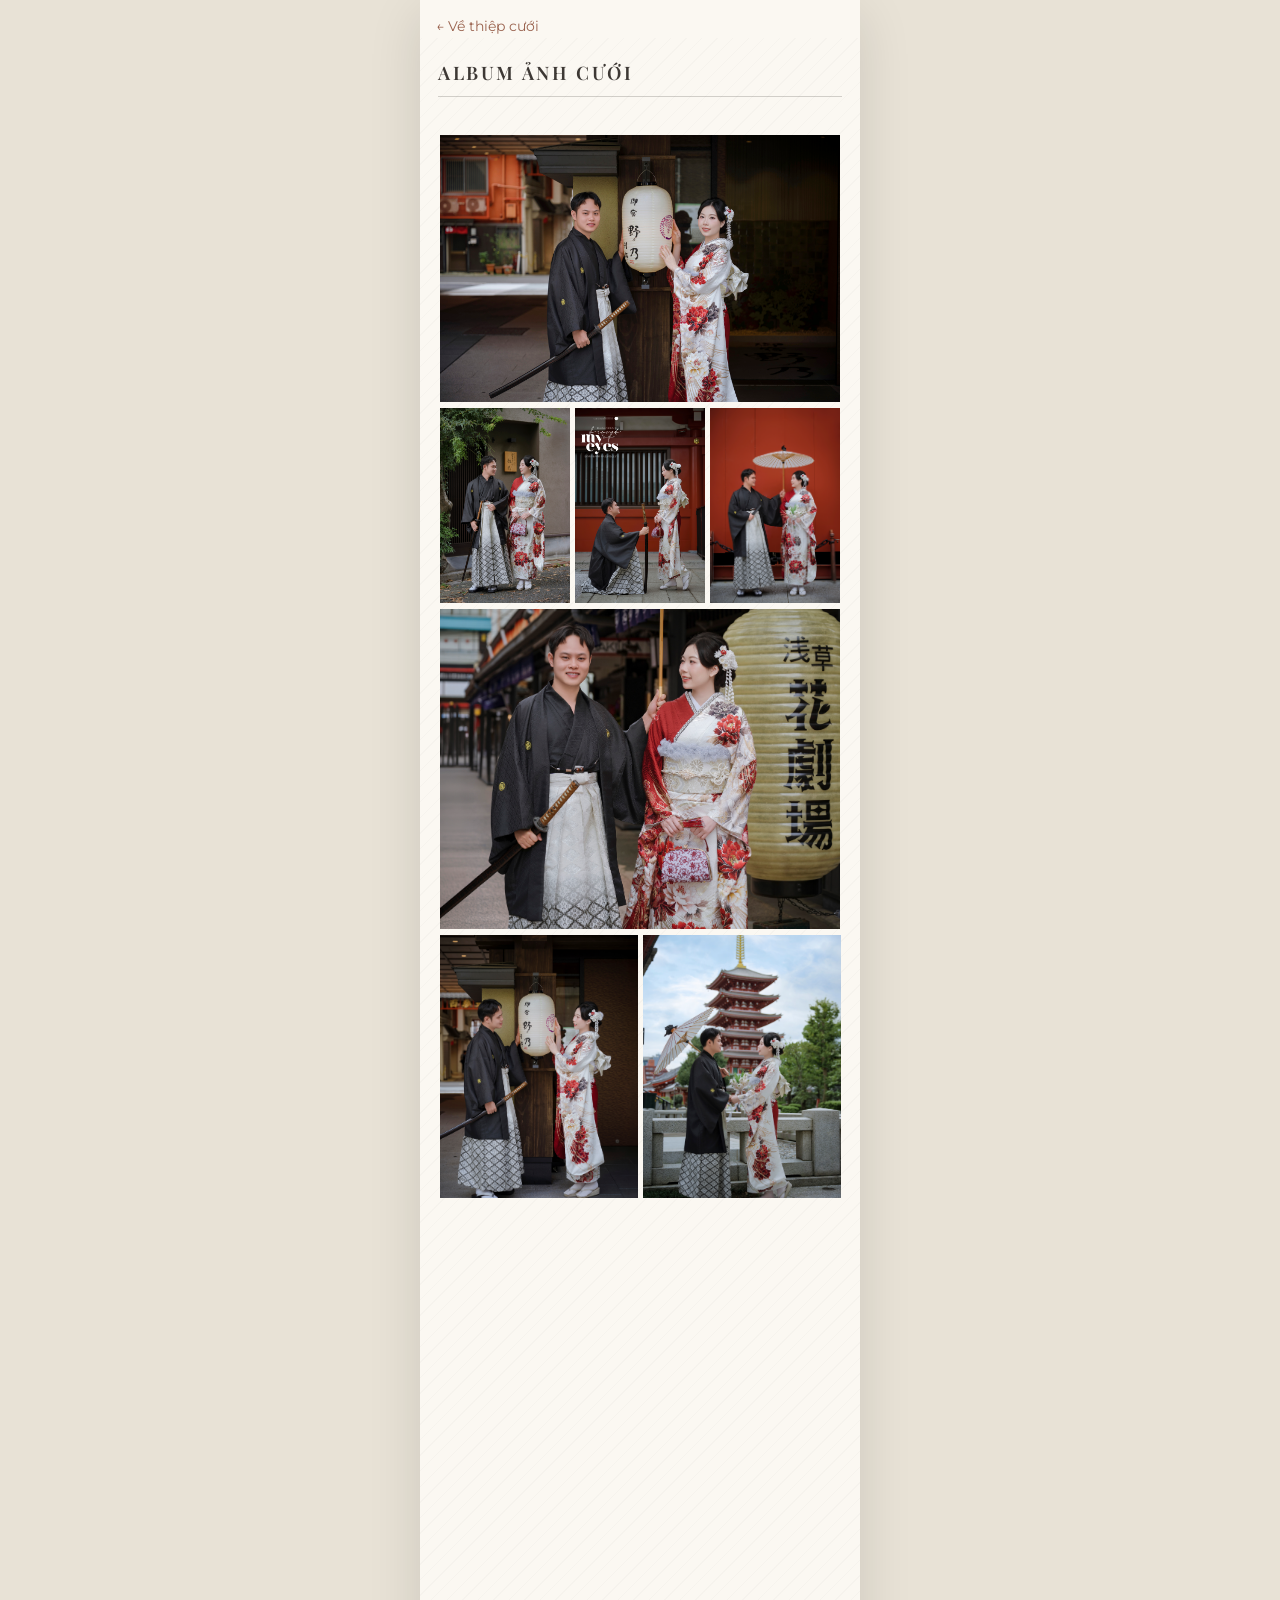
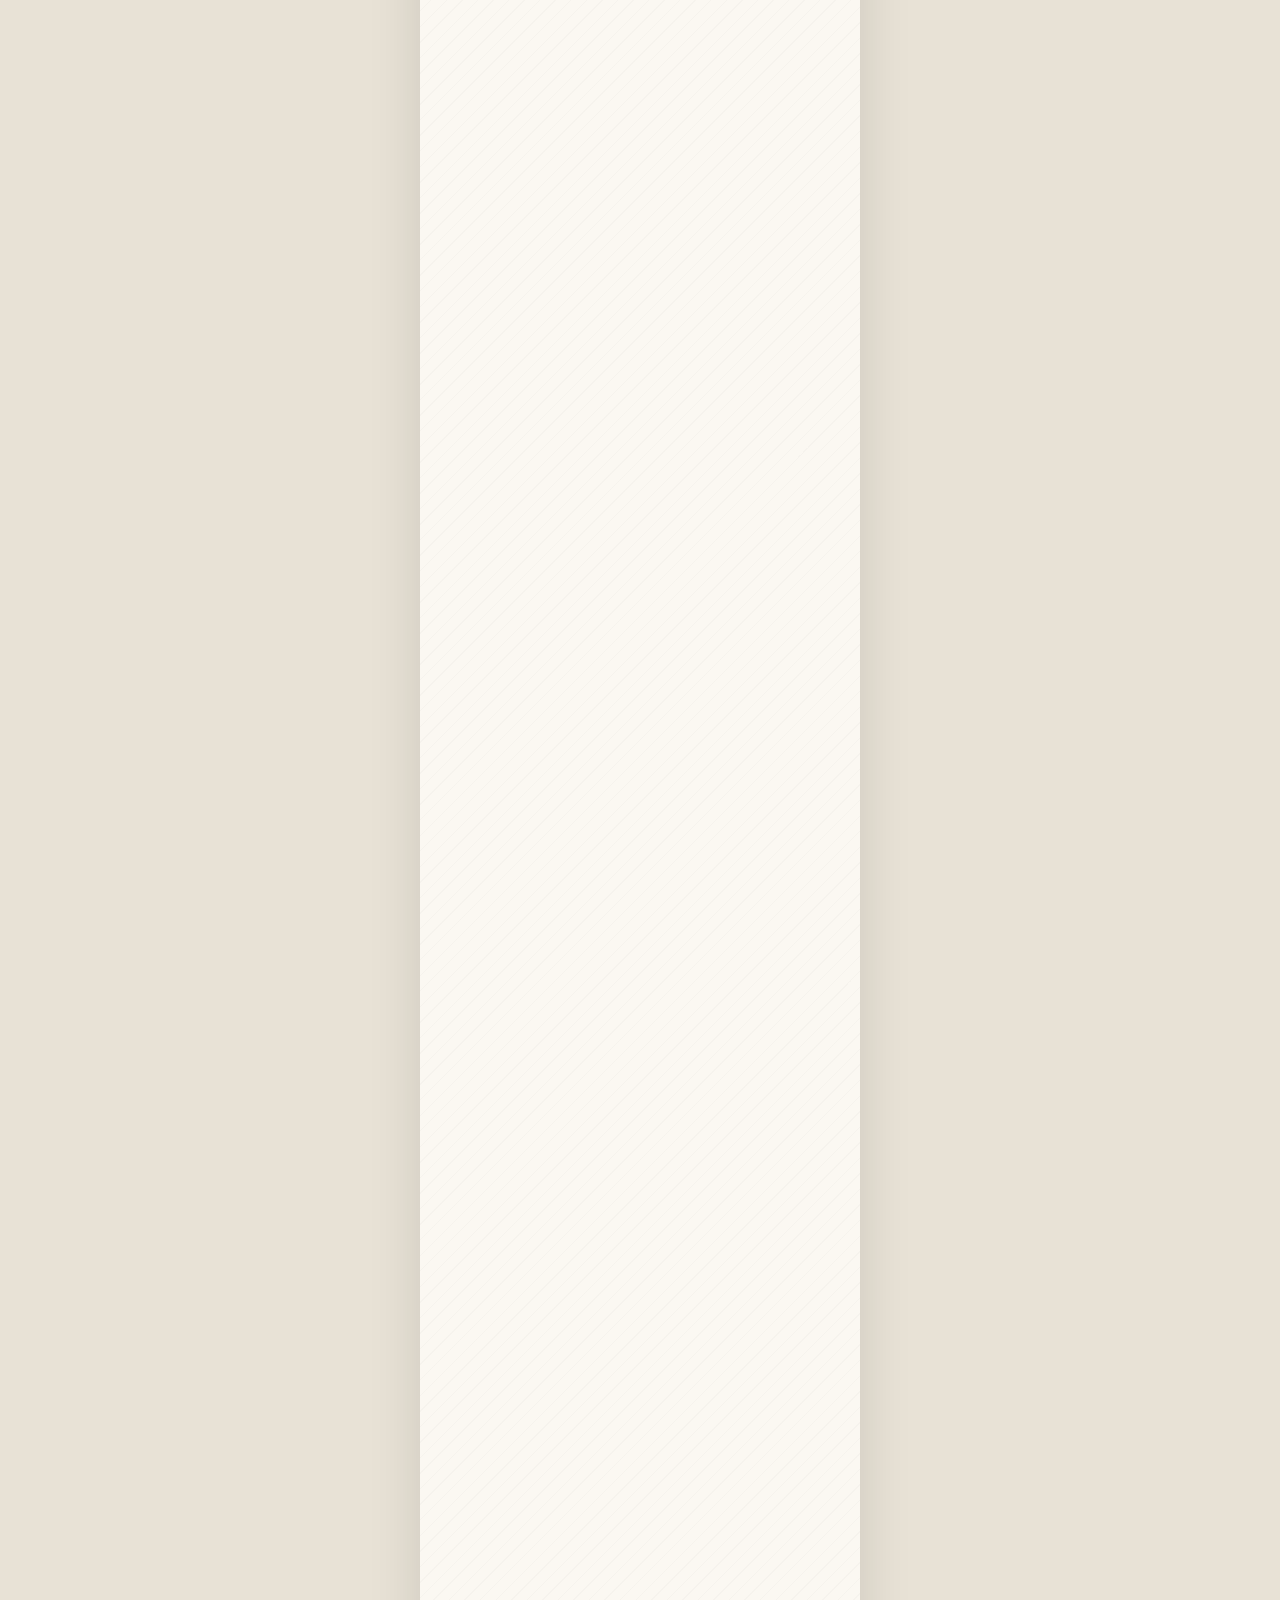
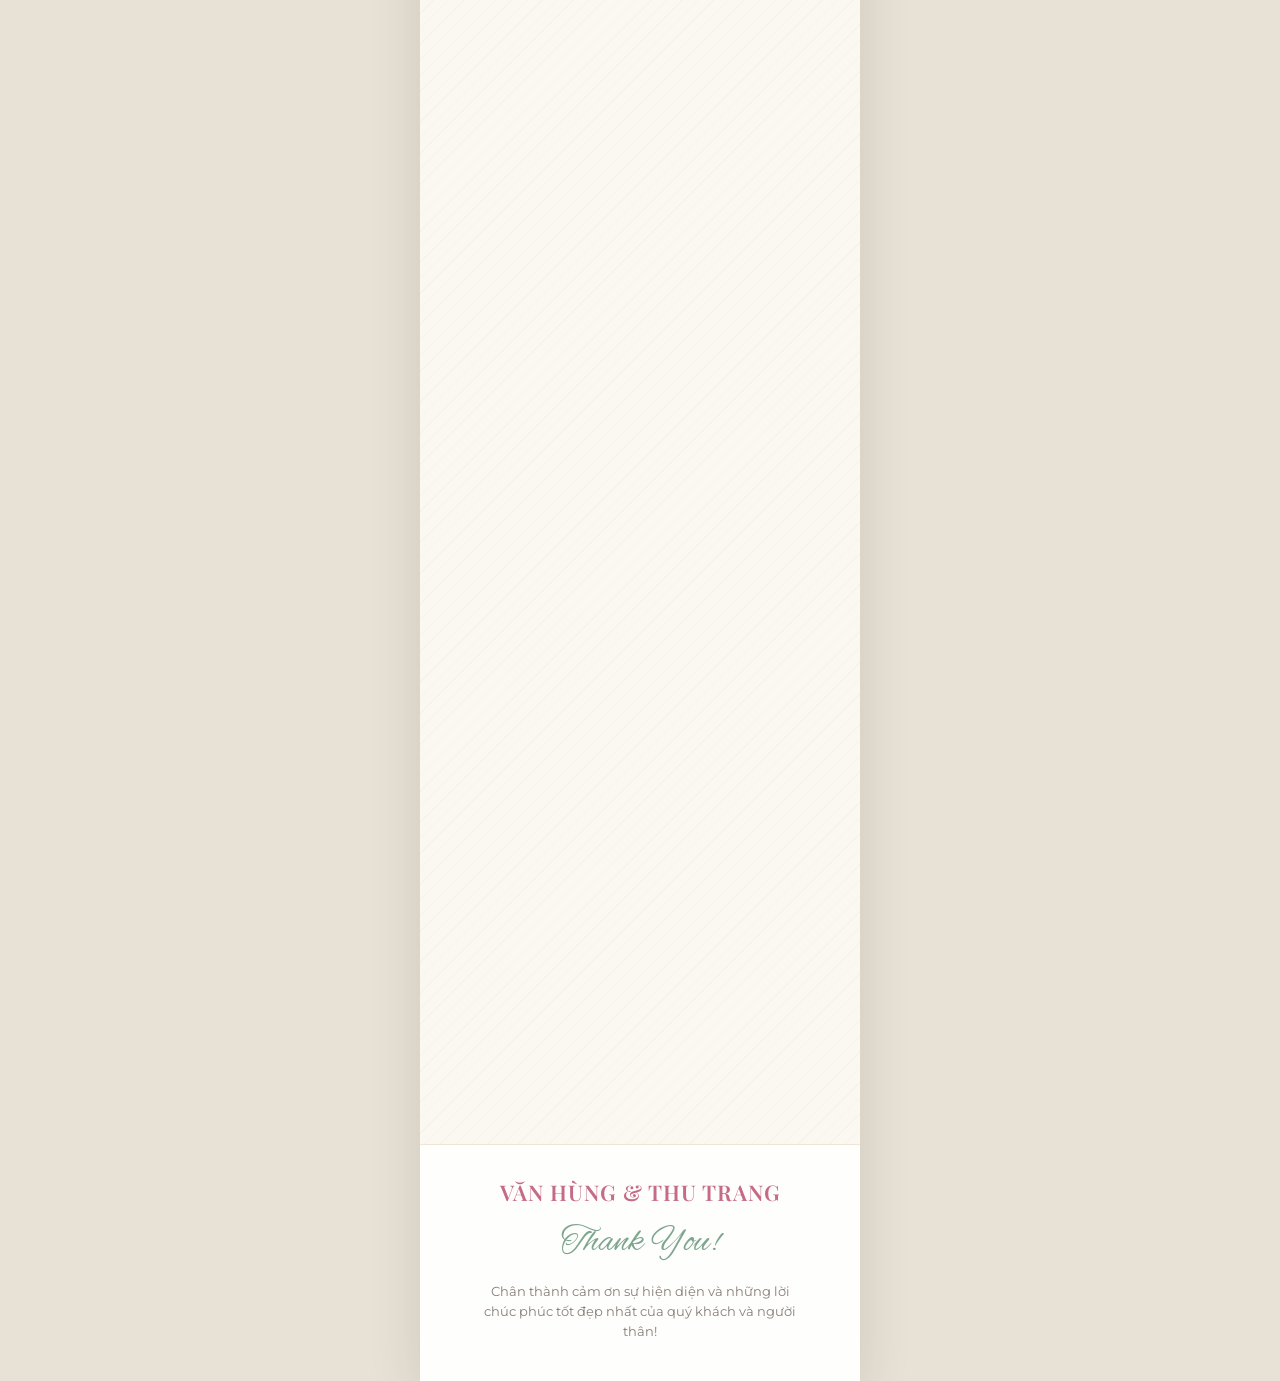
==== commit 11b822de: "Thêm upload album (PIN), trang /view quản lý ảnh thiệp và rules Firebase Storage. Co-authored-by: Cu" ====
--- a/album/index.html
+++ b/album/index.html
@@ -6,111 +6,14 @@
   <title>Album ảnh cưới — Văn Hùng &amp; Thu Trang</title>
   <link rel="stylesheet" href="../assets/css/style.css">
   <link rel="stylesheet" href="../assets/css/animations.css">
+  <link rel="stylesheet" href="../assets/css/album-pages.css">
   <link rel="icon" href="data:image/svg+xml,<svg xmlns=%22http://www.w3.org/2000/svg%22 viewBox=%220%22%20y=%220%22%20width=%22100%22%20height=%22100%22><text y=%22.9em%22 font-size=%2290%22>💍</text></svg>">
-  <style>
-    body {
-      margin: 0;
-      min-height: 100vh;
-      display: flex;
-      justify-content: center;
-      background: var(--bg-page, #f5ebe3);
-    }
-    .album-page-wrap {
-      display: flex;
-      flex-direction: column;
-      width: 100%;
-      max-width: 440px;
-      min-height: 100vh;
-      background: var(--bg-canvas, #fff);
-      box-shadow: 0 15px 50px rgba(0, 0, 0, 0.12);
-    }
-
-    .album-page-wrap > .gallery-canvas-section {
-      flex: 1 0 auto;
-    }
-    .album-page-back {
-      display: inline-block;
-      margin: 16px 16px 0;
-      font-size: 0.85rem;
-      color: #9a634f;
-      text-decoration: none;
-    }
-    .album-page-back:hover {
-      text-decoration: underline;
-    }
-    .album-mosaic {
-      display: flex;
-      flex-direction: column;
-      gap: 6px;
-      padding: 12px 10px 28px;
-    }
-    .album-mosaic-row {
-      display: flex;
-      gap: 5px;
-      width: 100%;
-    }
-    .album-mosaic-row figure {
-      margin: 0;
-      flex: 1 1 0;
-      min-width: 0;
-      overflow: hidden;
-      background: var(--bg-cream-soft);
-      cursor: pointer;
-      line-height: 0;
-    }
-    .album-mosaic-row--1 figure {
-      flex: 1 1 100%;
-    }
-    .album-mosaic-row img {
-      width: 100%;
-      height: 100%;
-      object-fit: cover;
-      display: block;
-    }
-    .album-mosaic-row--1 img {
-      max-height: min(72vw, 320px);
-      min-height: 180px;
-    }
-    .album-mosaic-row--2 img {
-      aspect-ratio: 3 / 4;
-    }
-    .album-mosaic-row--3 img {
-      aspect-ratio: 2 / 3;
-    }
-    .album-mosaic-row figure:hover {
-      box-shadow: 0 6px 18px rgba(45, 38, 36, 0.12);
-      z-index: 1;
-      position: relative;
-    }
-
-    .album-mosaic figure.album-reveal {
-      opacity: 0;
-      transform: translate3d(0, 44px, 0) scale(0.9);
-      transition:
-        opacity 0.95s cubic-bezier(0.22, 1, 0.36, 1),
-        transform 0.95s cubic-bezier(0.22, 1, 0.36, 1),
-        box-shadow 0.35s ease;
-      transition-delay: var(--reveal-delay, 0s);
-      will-change: opacity, transform;
-    }
-
-    .album-mosaic figure.album-reveal.is-visible {
-      opacity: 1;
-      transform: none;
-    }
-
-    @media (prefers-reduced-motion: reduce) {
-      .album-mosaic figure.album-reveal {
-        opacity: 1;
-        transform: none;
-        transition: none;
-      }
-    }
-  </style>
 </head>
-<body class="intro-complete">
+<body class="intro-complete album-view-page">
   <div class="album-page-wrap">
-    <a class="album-page-back" href="../index.html">← Về thiệp cưới</a>
+    <nav class="album-page-nav" aria-label="Điều hướng album">
+      <a href="../index.html">← Về thiệp cưới</a>
+    </nav>
     <section class="gallery-canvas-section">
       <header class="album-section-head">
         <h1 class="album-section-title">Album ảnh cưới</h1>
@@ -134,140 +37,10 @@
     <img id="lightbox-img" src="" alt="Ảnh phóng to" />
   </div>
 
-  <script>
-    (function () {
-      var files = [
-        'THA_3400.JPG', 'THA_3524.JPG', 'THA_3557.JPG', 'THA_3566.JPG', 'THA_3637.JPG',
-        'THA_3681.JPG', 'THA_3696.JPG', 'THA_3802.JPG', 'THA_3859.JPG', 'THA_3862.JPG',
-        'THA_3880.JPG', 'THA_3942.JPG', 'THA_3965.JPG', 'THA_4057.JPG', 'THA_4082.JPG',
-        'THA_4123.JPG', 'THA_4188.JPG', 'THA_4343.JPG', 'THA_4382.JPG', 'THA_4408.JPG',
-      ];
-
-      function shuffle(list) {
-        var arr = list.slice();
-        for (var i = arr.length - 1; i > 0; i -= 1) {
-          var j = Math.floor(Math.random() * (i + 1));
-          var t = arr[i];
-          arr[i] = arr[j];
-          arr[j] = t;
-        }
-        return arr;
-      }
-
-      function pickRowSize(remaining) {
-        var options = [1, 2, 3].filter(function (n) {
-          return n <= remaining;
-        });
-        if (!options.length) return 1;
-        var size = options[Math.floor(Math.random() * options.length)];
-        var left = remaining - size;
-        if (left === 1 && size < 3 && remaining > 1) {
-          size = Math.min(2, remaining - 1);
-        }
-        return size;
-      }
-
-      function buildRows(list) {
-        var rows = [];
-        var i = 0;
-        while (i < list.length) {
-          var remaining = list.length - i;
-          var count = pickRowSize(remaining);
-          rows.push(list.slice(i, i + count));
-          i += count;
-        }
-        return rows;
-      }
-
-      var mosaic = document.getElementById('album-mosaic');
-      var base = '../kimono_image/';
-      var ordered = shuffle(files);
-      var rows = buildRows(ordered);
-
-      rows.forEach(function (rowFiles) {
-        var row = document.createElement('div');
-        row.className = 'album-mosaic-row album-mosaic-row--' + rowFiles.length;
-        rowFiles.forEach(function (name, colIndex) {
-          var fig = document.createElement('figure');
-          fig.className = 'album-reveal';
-          fig.style.setProperty('--reveal-delay', colIndex * 0.09 + 's');
-          var img = document.createElement('img');
-          img.src = base + name;
-          img.alt = 'Ảnh cưới Văn Hùng và Thu Trang';
-          img.loading = 'lazy';
-          img.addEventListener(
-            'load',
-            function onImgLoad() {
-              img.removeEventListener('load', onImgLoad);
-              if (fig.classList.contains('album-reveal--ready')) return;
-              fig.classList.add('album-reveal--ready');
-              maybeReveal(fig);
-            },
-            { once: true },
-          );
-          fig.appendChild(img);
-          row.appendChild(fig);
-        });
-        mosaic.appendChild(row);
-      });
-
-      function maybeReveal(fig) {
-        if (!fig.classList.contains('album-reveal--ready')) return;
-        var rect = fig.getBoundingClientRect();
-        var vh = window.innerHeight || document.documentElement.clientHeight;
-        if (rect.bottom > 0 && rect.top < vh) {
-          fig.classList.add('is-visible');
-        }
-      }
-
-      function initAlbumReveal() {
-        if (window.matchMedia('(prefers-reduced-motion: reduce)').matches) {
-          mosaic.querySelectorAll('.album-reveal').forEach(function (fig) {
-            fig.classList.add('is-visible');
-          });
-          return;
-        }
-
-        var observer = new IntersectionObserver(
-          function (entries) {
-            entries.forEach(function (entry) {
-              var fig = entry.target;
-              if (!entry.isIntersecting) return;
-              var img = fig.querySelector('img');
-              if (img && !img.complete) return;
-              fig.classList.add('is-visible');
-              observer.unobserve(fig);
-            });
-          },
-          { threshold: 0.12, rootMargin: '0px 0px 6% 0px' },
-        );
-
-        mosaic.querySelectorAll('.album-reveal').forEach(function (fig) {
-          var img = fig.querySelector('img');
-          if (img && img.complete) fig.classList.add('album-reveal--ready');
-          observer.observe(fig);
-        });
-      }
-
-      initAlbumReveal();
-
-      var modal = document.getElementById('lightbox-modal');
-      var lightboxImg = document.getElementById('lightbox-img');
-      var closeBtn = document.getElementById('lightbox-close');
-      mosaic.addEventListener('click', function (e) {
-        var img = e.target.closest('img');
-        if (!img) return;
-        lightboxImg.src = img.src;
-        modal.classList.add('active');
-      });
-      closeBtn.addEventListener('click', function () {
-        modal.classList.remove('active');
-      });
-      modal.addEventListener('click', function (e) {
-        if (e.target === modal) modal.classList.remove('active');
-      });
-    })();
-  </script>
+  <script src="https://www.gstatic.com/firebasejs/10.8.0/firebase-app-compat.js"></script>
+  <script src="https://www.gstatic.com/firebasejs/10.8.0/firebase-firestore-compat.js"></script>
+  <script type="module" src="../assets/js/firebase-config.js"></script>
+  <script type="module" src="../assets/js/album-view.js"></script>
   <script src="../assets/js/cherry-blossom-bg.js" defer></script>
 </body>
 </html>
--- a/assets/css/album-pages.css
+++ b/assets/css/album-pages.css
@@ -0,0 +1,120 @@
+body.album-view-page {
+  margin: 0;
+  min-height: 100vh;
+  display: flex;
+  justify-content: center;
+  background: var(--bg-page, #f5ebe3);
+}
+
+.album-page-wrap {
+  display: flex;
+  flex-direction: column;
+  width: 100%;
+  max-width: 440px;
+  min-height: 100vh;
+  background: var(--bg-canvas, #fff);
+  box-shadow: 0 15px 50px rgba(0, 0, 0, 0.12);
+}
+
+.album-page-wrap > .gallery-canvas-section {
+  flex: 1 0 auto;
+}
+
+.album-page-nav {
+  display: flex;
+  flex-wrap: wrap;
+  align-items: center;
+  gap: 10px 16px;
+  padding: 16px 16px 0;
+}
+
+.album-page-nav a {
+  font-size: 0.85rem;
+  color: #9a634f;
+  text-decoration: none;
+}
+
+.album-page-nav a:hover {
+  text-decoration: underline;
+}
+
+.album-page-nav-spacer {
+  flex: 1;
+}
+
+.album-mosaic {
+  display: flex;
+  flex-direction: column;
+  gap: 6px;
+  padding: 12px 10px 28px;
+}
+
+.album-mosaic-row {
+  display: flex;
+  gap: 5px;
+  width: 100%;
+}
+
+.album-mosaic-row figure {
+  margin: 0;
+  flex: 1 1 0;
+  min-width: 0;
+  overflow: hidden;
+  background: var(--bg-cream-soft);
+  cursor: pointer;
+  line-height: 0;
+}
+
+.album-mosaic-row--1 figure {
+  flex: 1 1 100%;
+}
+
+.album-mosaic-row img {
+  width: 100%;
+  height: 100%;
+  object-fit: cover;
+  display: block;
+}
+
+.album-mosaic-row--1 img {
+  max-height: min(72vw, 320px);
+  min-height: 180px;
+}
+
+.album-mosaic-row--2 img {
+  aspect-ratio: 3 / 4;
+}
+
+.album-mosaic-row--3 img {
+  aspect-ratio: 2 / 3;
+}
+
+.album-mosaic-row figure:hover {
+  box-shadow: 0 6px 18px rgba(45, 38, 36, 0.12);
+  z-index: 1;
+  position: relative;
+}
+
+.album-mosaic figure.album-reveal {
+  opacity: 0;
+  transform: translate3d(0, 44px, 0) scale(0.9);
+  transition:
+    opacity 0.95s cubic-bezier(0.22, 1, 0.36, 1),
+    transform 0.95s cubic-bezier(0.22, 1, 0.36, 1),
+    box-shadow 0.35s ease;
+  transition-delay: var(--reveal-delay, 0s);
+  will-change: opacity, transform;
+}
+
+.album-mosaic figure.album-reveal.is-visible {
+  opacity: 1;
+  transform: none;
+}
+
+@media (prefers-reduced-motion: reduce) {
+  .album-mosaic figure.album-reveal {
+    opacity: 1;
+    transform: none;
+    transition: none;
+  }
+}
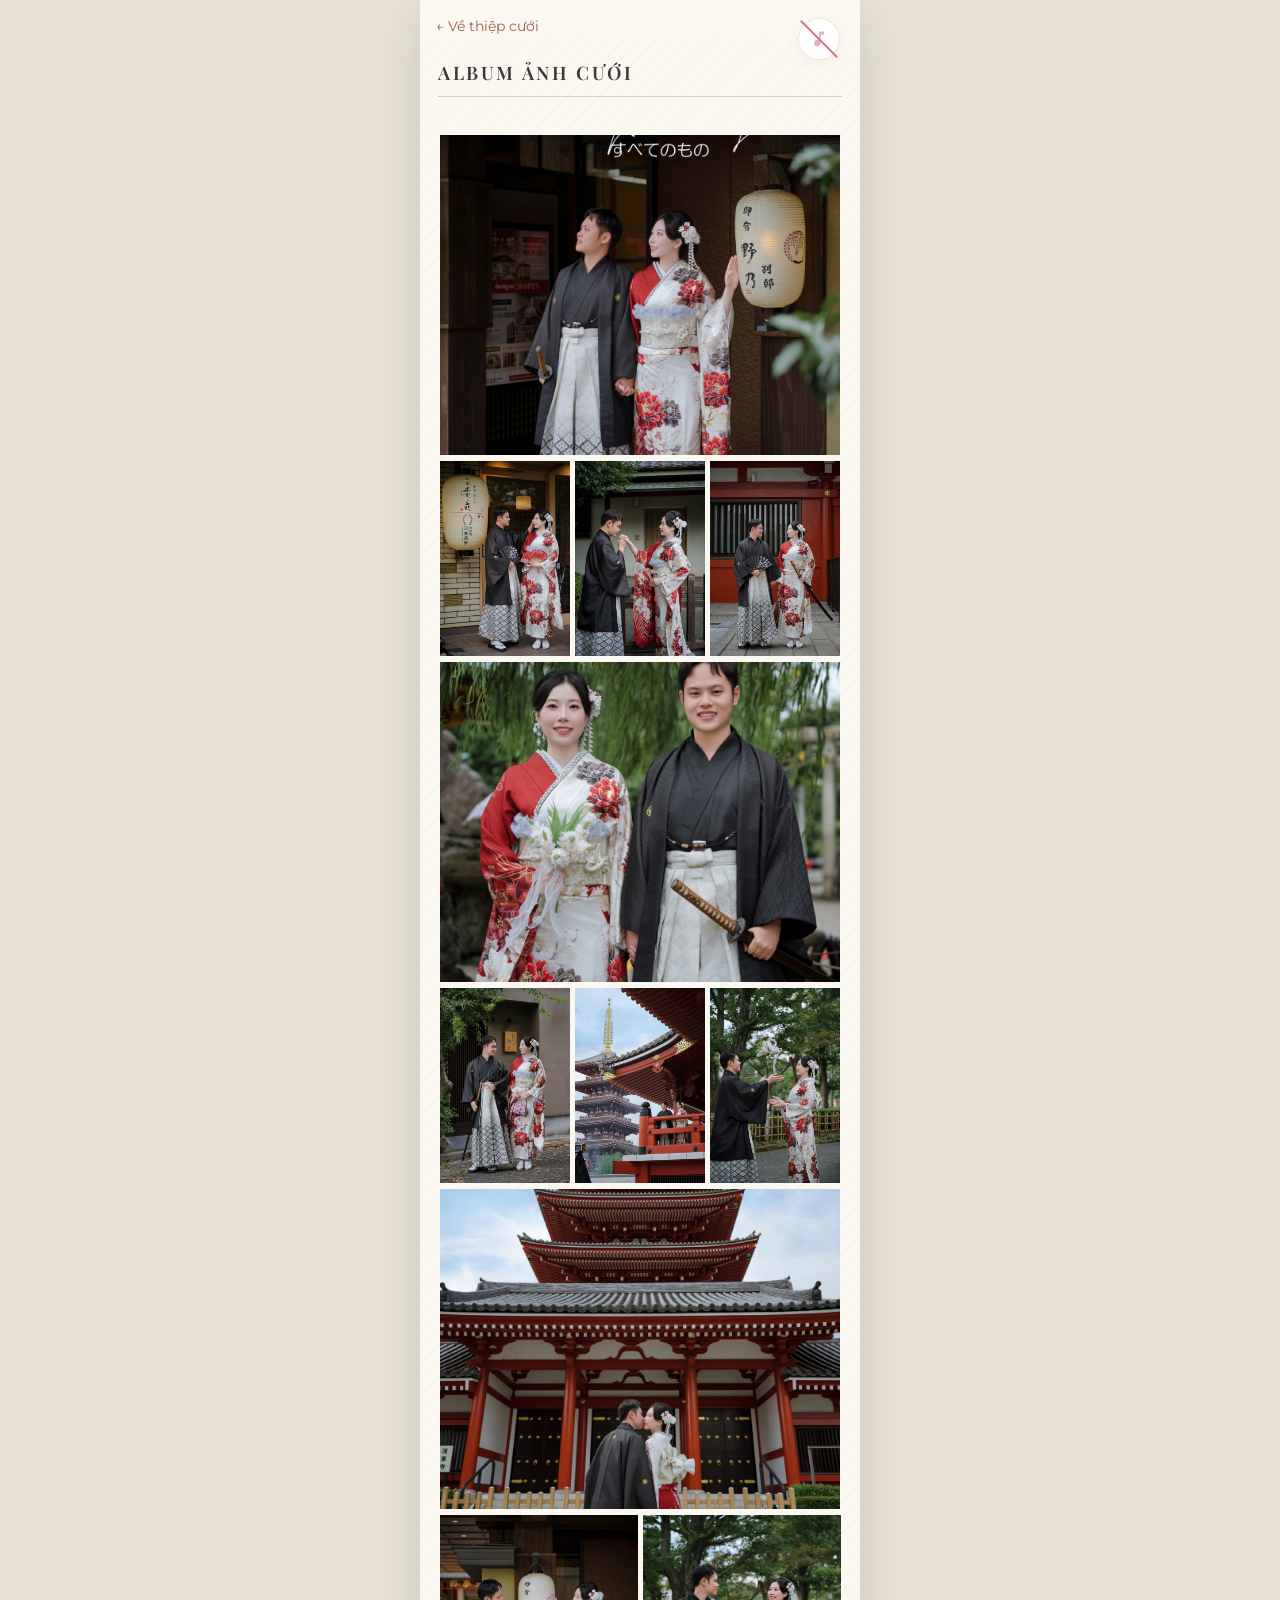
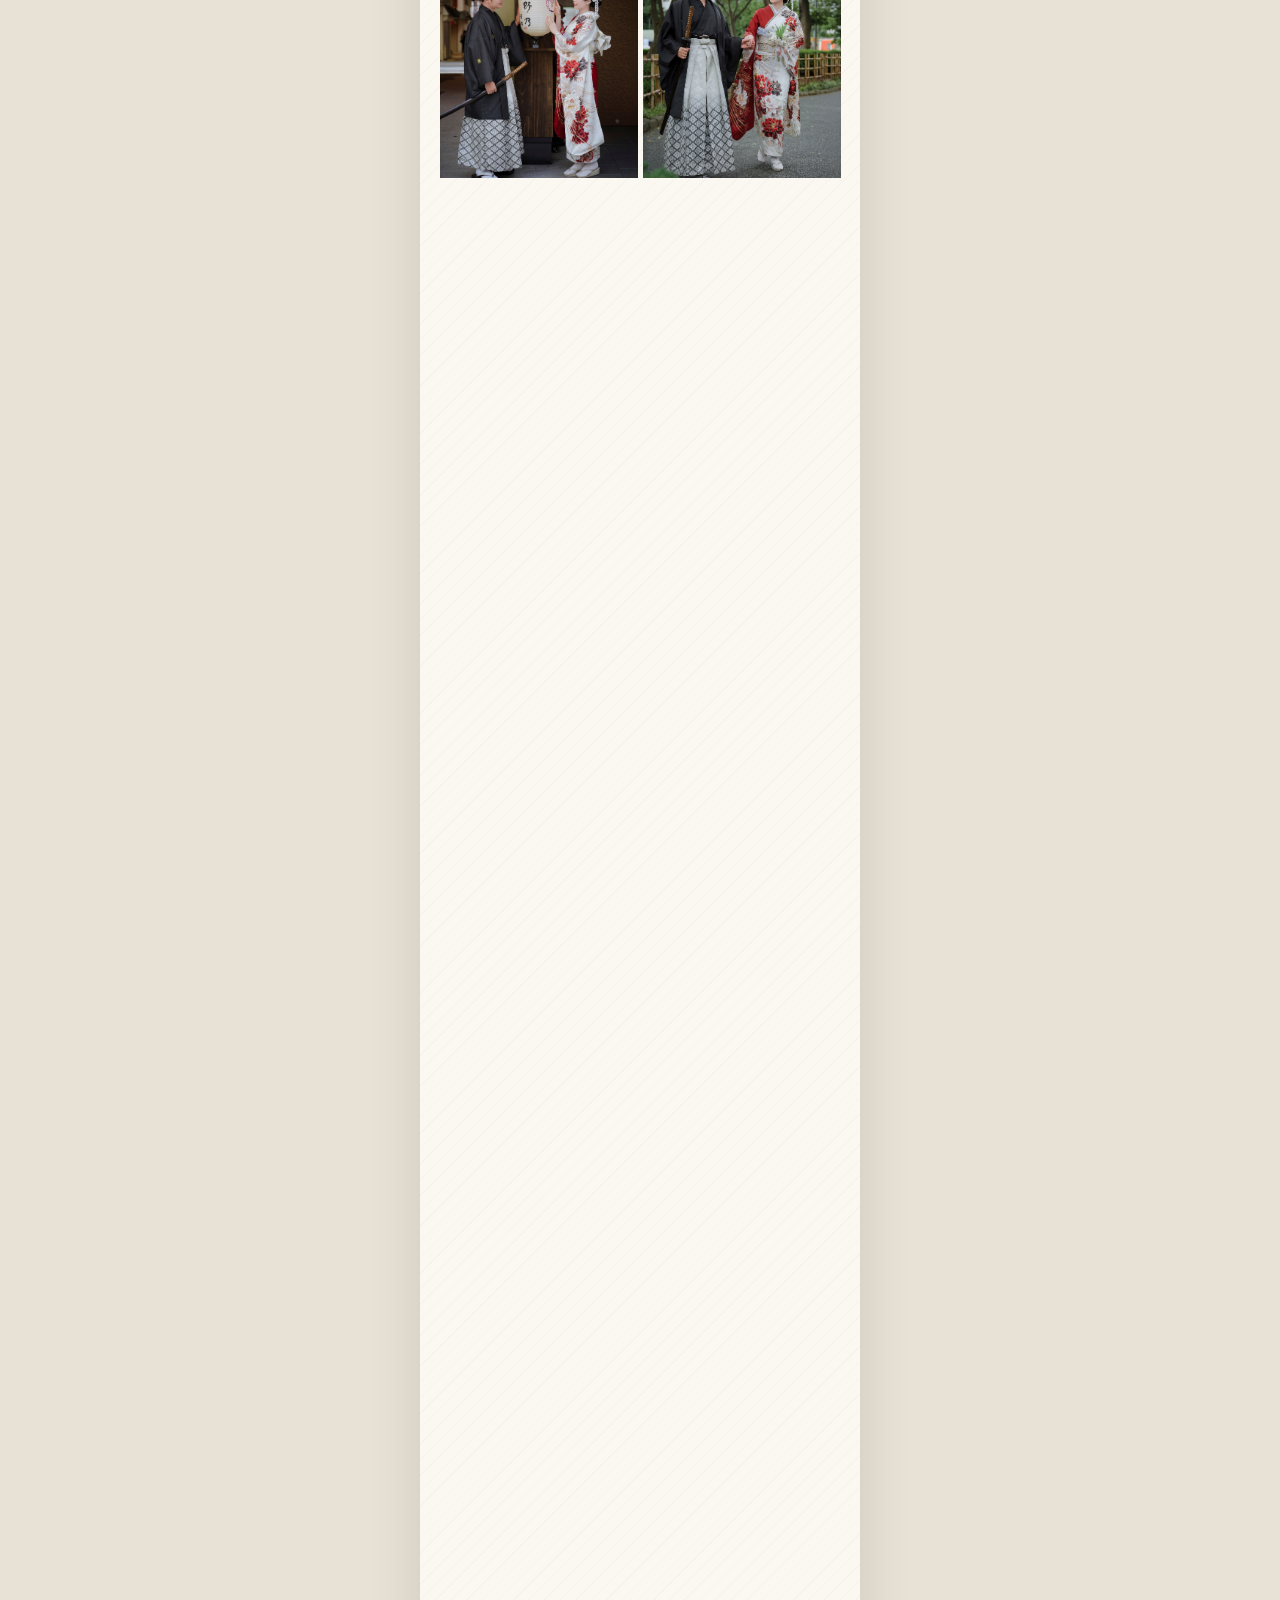
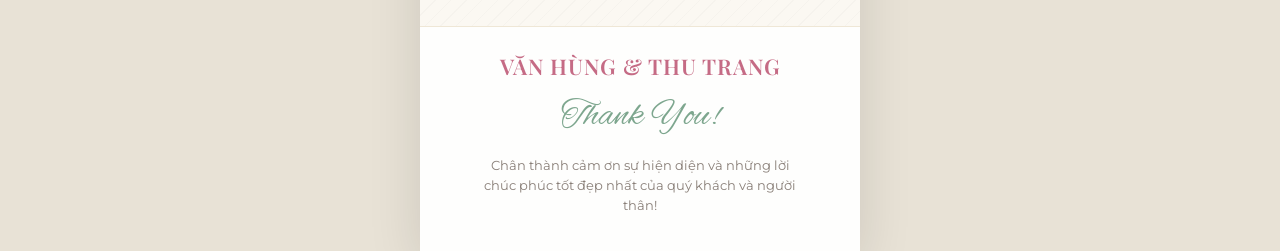
==== commit fb3f5ff1: "Cải thiện nhạc nền và khung kết album trên thiệp. Tách wedding-audio (sessionStorage, album), hiện g" ====
--- a/album/index.html
+++ b/album/index.html
@@ -10,6 +10,14 @@
   <link rel="icon" href="data:image/svg+xml,<svg xmlns=%22http://www.w3.org/2000/svg%22 viewBox=%220%22%20y=%220%22%20width=%22100%22%20height=%22100%22><text y=%22.9em%22 font-size=%2290%22>💍</text></svg>">
 </head>
 <body class="intro-complete album-view-page">
+  <div id="audio-toggle-btn" class="audio-floating-btn is-paused" title="Phát / Dừng nhạc nền">
+    <div id="audio-disk" class="audio-disk-rotate">
+      <svg width="20" height="20" viewBox="0 0 24 24" fill="currentColor">
+        <path d="M12 3v10.55c-.59-.34-1.27-.55-2-.55-2.21 0-4 1.79-4 4s1.79 4 4 4 4-1.79 4-4V7h4V3h-6z"/>
+      </svg>
+    </div>
+  </div>
+
   <div class="album-page-wrap">
     <nav class="album-page-nav" aria-label="Điều hướng album">
       <a href="../index.html">← Về thiệp cưới</a>
@@ -40,6 +48,10 @@
   <script src="https://www.gstatic.com/firebasejs/10.8.0/firebase-app-compat.js"></script>
   <script src="https://www.gstatic.com/firebasejs/10.8.0/firebase-firestore-compat.js"></script>
   <script type="module" src="../assets/js/firebase-config.js"></script>
+  <script type="module">
+    import { initWeddingAudio } from '../assets/js/wedding-audio.js';
+    initWeddingAudio({ enableIntroAutoplay: false });
+  </script>
   <script type="module" src="../assets/js/album-view.js"></script>
   <script src="../assets/js/cherry-blossom-bg.js" defer></script>
 </body>
--- a/assets/css/style.css
+++ b/assets/css/style.css
@@ -43,8 +43,12 @@
 }
 
 html {
-  scroll-behavior: smooth;
+  scroll-behavior: auto;
   background-color: var(--bg-page);
+}
+
+html.wedding-auto-scroll {
+  scroll-behavior: auto;
 }
 
 body {
@@ -114,6 +118,25 @@
 .audio-floating-btn:hover {
   transform: scale(1.08);
   box-shadow: var(--shadow-md);
+}
+
+.audio-floating-btn.is-paused::after {
+  content: '';
+  position: absolute;
+  left: 50%;
+  top: 50%;
+  width: 2px;
+  height: 130%;
+  background: currentColor;
+  opacity: 0.9;
+  transform: translate(-50%, -50%) rotate(-45deg);
+  border-radius: 1px;
+  pointer-events: none;
+  z-index: 2;
+}
+
+.audio-floating-btn.is-paused .audio-disk-rotate {
+  opacity: 0.5;
 }
 
 .audio-disk-rotate {
@@ -1669,11 +1692,24 @@
   grid-column: 1 / -1;
 }
 
+.gallery-grid-item--finale {
+  grid-column: 1 / -1;
+  align-self: stretch;
+  aspect-ratio: 4 / 5;
+  min-height: clamp(320px, 92vw, 520px);
+  cursor: default;
+}
+
+.gallery-grid-item--finale:hover {
+  box-shadow: none;
+  z-index: 1;
+}
+
 .gallery-grid-item--duo {
   grid-column: span 3;
 }
 
-.gallery-grid-item:not(.gallery-grid-item--hero):not(.gallery-grid-item--duo) {
+.gallery-grid-item:not(.gallery-grid-item--hero):not(.gallery-grid-item--duo):not(.gallery-grid-item--finale) {
   grid-column: span 2;
 }
 
@@ -1714,6 +1750,48 @@
   transform: scale(1);
 }
 
+.gallery-grid-item--finale img {
+  position: absolute;
+  inset: 0;
+  width: 100%;
+  height: 100%;
+  min-height: inherit;
+  max-width: none;
+  object-fit: cover;
+  object-position: center center;
+}
+
+.gallery-finale-caption {
+  position: absolute;
+  left: 0;
+  right: 0;
+  bottom: 0;
+  z-index: 2;
+  margin: 0;
+  padding: clamp(40px, 12vw, 56px) 18px clamp(20px, 5vw, 28px);
+  text-align: center;
+  pointer-events: none;
+  background: linear-gradient(
+    180deg,
+    transparent 0%,
+    rgba(24, 18, 16, 0.45) 38%,
+    rgba(24, 18, 16, 0.82) 100%
+  );
+}
+
+.gallery-finale-caption .footer-script-thankyou {
+  margin: 0 0 8px;
+  transform: translateY(-12px);
+  color: #f0dfa8;
+  text-shadow: 0 1px 12px rgba(0, 0, 0, 0.35);
+}
+
+.gallery-finale-caption .footer-closing-text {
+  color: rgba(255, 255, 255, 0.94);
+  margin: 0 auto;
+  text-shadow: 0 1px 8px rgba(0, 0, 0, 0.4);
+}
+
 .gallery-grid-item.scroll-reveal:not(.is-visible) img {
   transform: scale(1);
 }
@@ -1722,6 +1800,11 @@
 .gallery-grid-item:focus-within img {
   transform: scale(1.07);
   filter: brightness(1.03);
+}
+
+.gallery-grid-item--finale:hover img,
+.gallery-grid-item--finale:focus-within img {
+  transform: scale(1.03);
 }
 
 @media (hover: none) {
@@ -2307,7 +2390,7 @@
 
 /* FOOTER CANVAS */
 .canvas-footer-section {
-  padding: 30px 20px 40px;
+  padding: 22px 20px 36px;
   text-align: center;
   background: rgba(255, 255, 255, 0.88);
   border-top: 1px solid var(--border-light);
--- a/assets/css/animations.css
+++ b/assets/css/animations.css
@@ -310,6 +310,20 @@
   }
 }
 
+/* Cuộn tự động — tắt reveal/transition để không giật khung hình */
+body.wedding-idle-scroll #app-canvas .scroll-reveal {
+  opacity: 1 !important;
+  transform: none !important;
+  animation: none !important;
+  transition: none !important;
+  will-change: auto;
+}
+
+body.wedding-idle-scroll .gallery-grid-item img {
+  transform: none !important;
+  transition: none !important;
+}
+
 /* Shimmer gold text */
 @keyframes goldShimmer {
   0% {
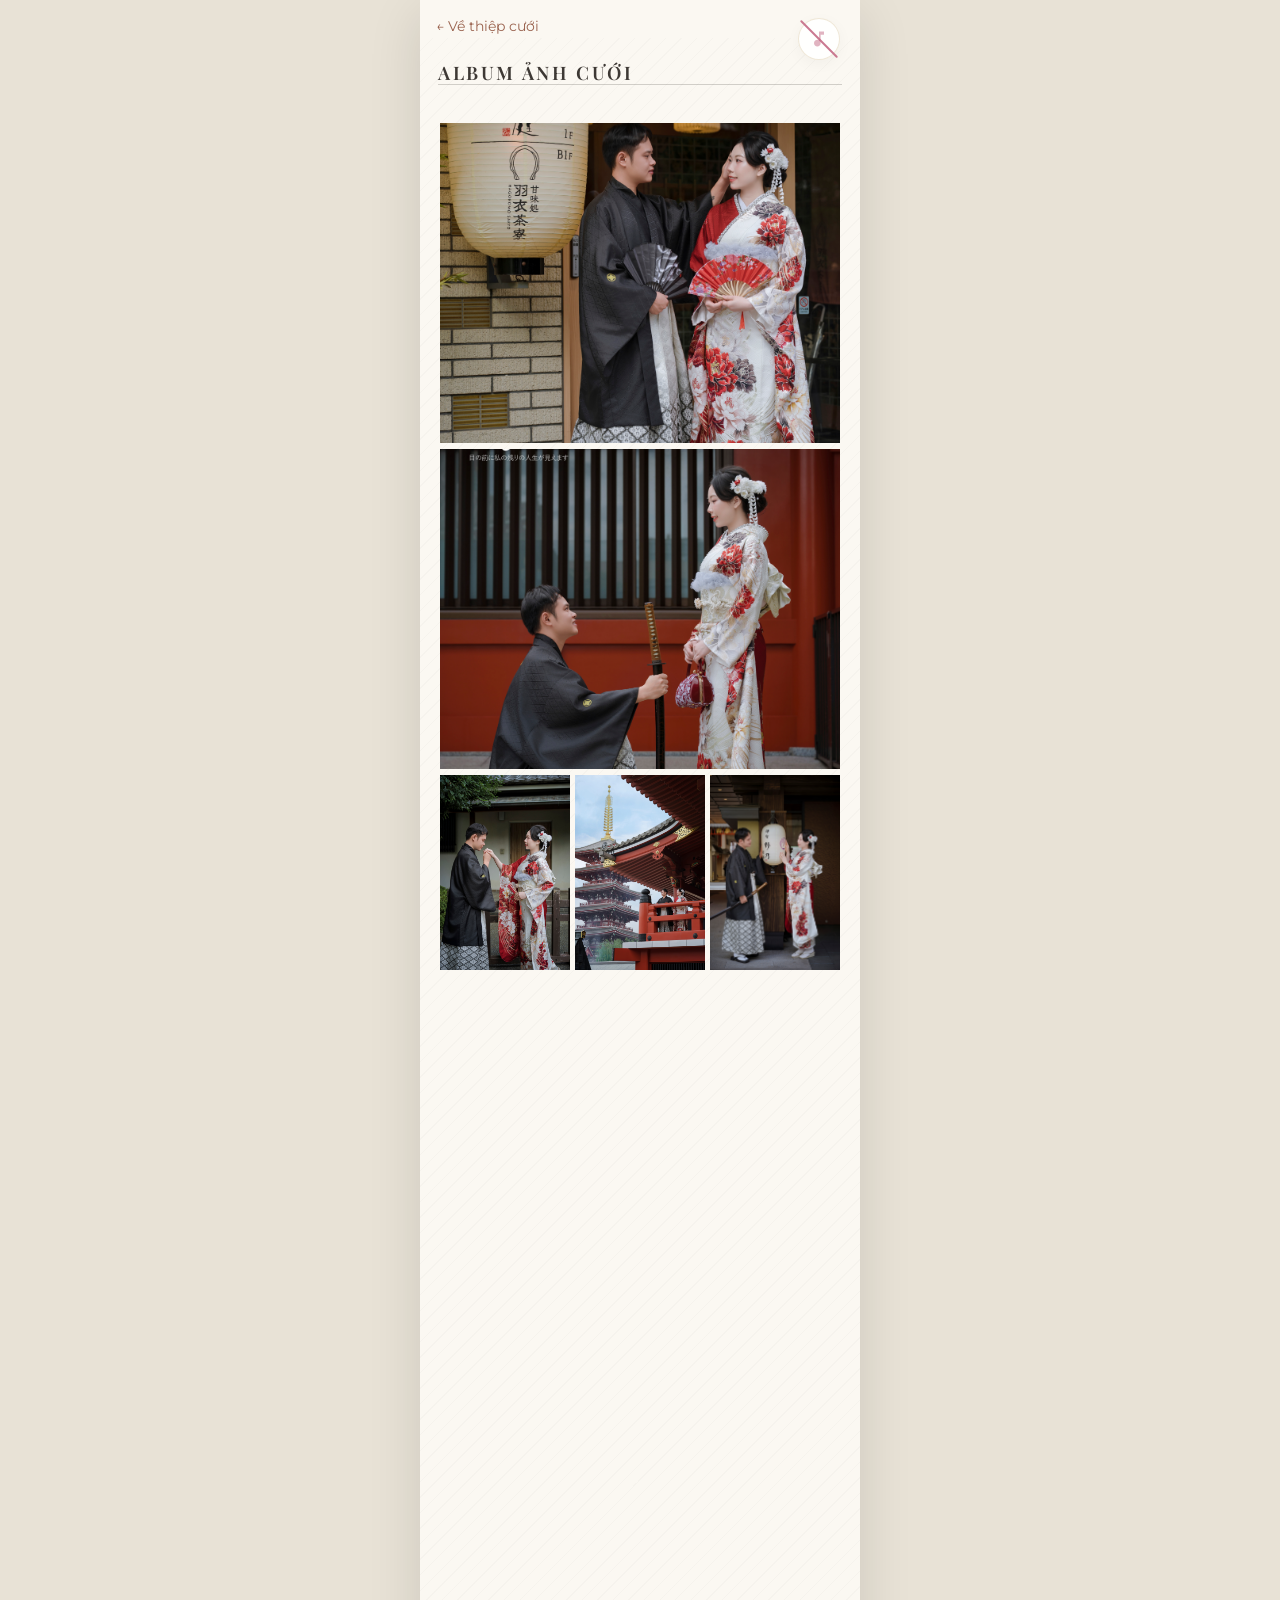
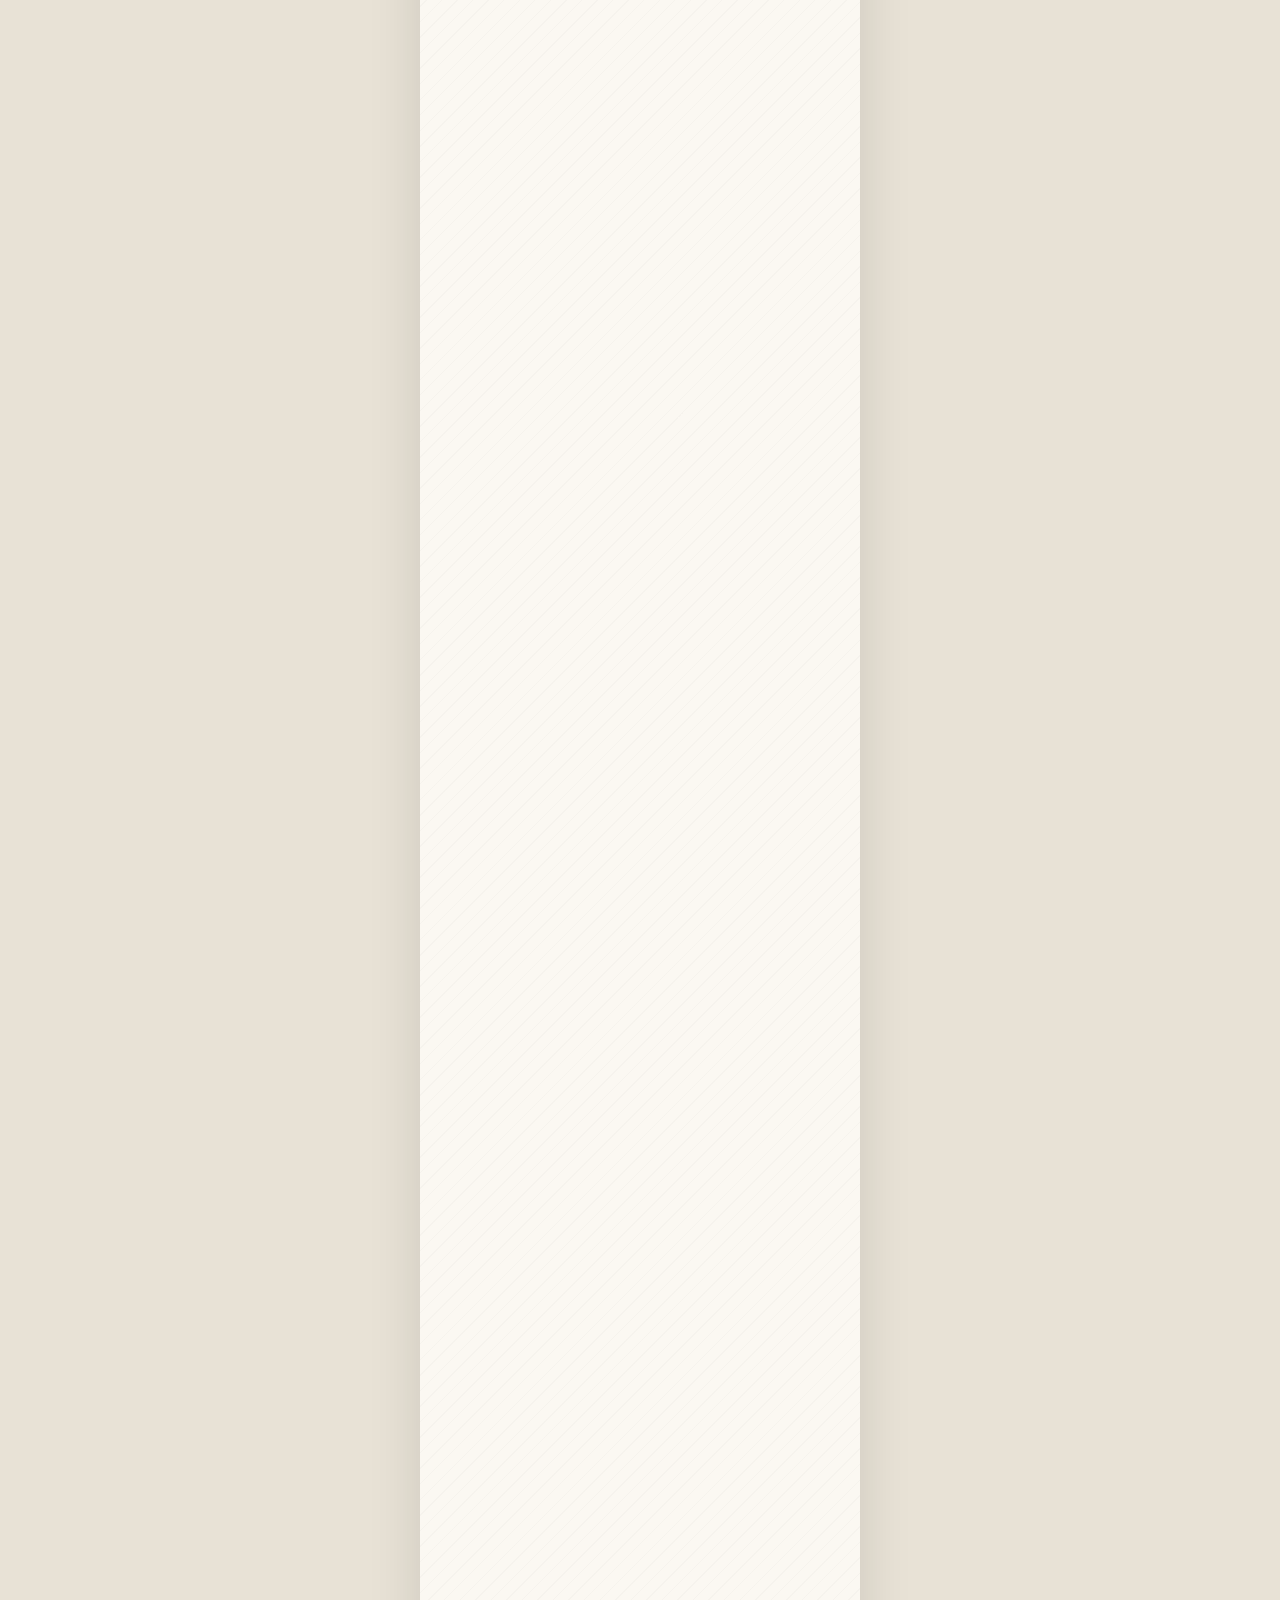
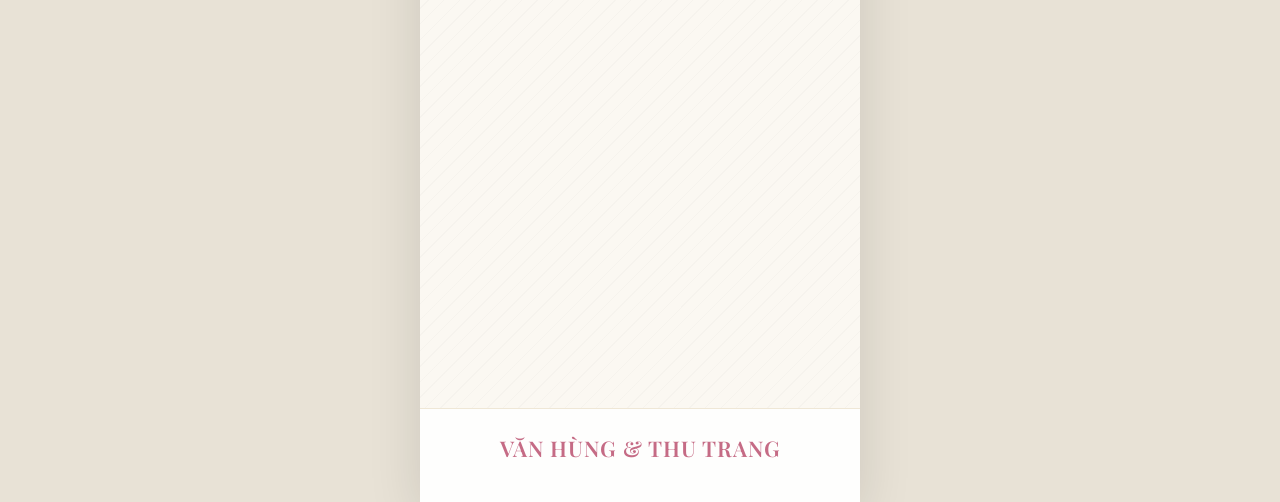
==== commit cbb10bed: "Chỉnh album: đổi ảnh 8/cuối, bỏ Thank You, hiện full ảnh finale. Ảnh cuối contain theo tỉ lệ gốc; gỡ" ====
--- a/album/index.html
+++ b/album/index.html
@@ -33,10 +33,6 @@
     <footer class="canvas-footer-section blossom-zone-section">
       <div class="blossom-pulse-layer blossom-pulse-layer--section" data-blossom-zone="footer" aria-hidden="true"></div>
       <div class="footer-couple-title">VĂN HÙNG &amp; THU TRANG</div>
-      <div class="footer-script-thankyou">Thank You!</div>
-      <p class="footer-closing-text">
-        Chân thành cảm ơn sự hiện diện và những lời chúc phúc tốt đẹp nhất của quý khách và người thân!
-      </p>
     </footer>
   </div>
 
--- a/assets/css/style.css
+++ b/assets/css/style.css
@@ -25,6 +25,11 @@
   --shadow-sm: 0 4px 15px rgba(0, 0, 0, 0.04);
   --shadow-md: 0 10px 30px rgba(0, 0, 0, 0.07);
   --shadow-lg: 0 18px 45px rgba(139, 30, 46, 0.1);
+
+  --wedding-burgundy-deep: #651a2a;
+  --wedding-burgundy: #922f45;
+  --wedding-burgundy-mid: #a83a52;
+  --wedding-champagne: #f3e0c8;
   
   --font-script: 'Alex Brush', cursive;
   --font-couple: 'Ephesis', 'Allura', 'Alex Brush', cursive;
@@ -179,46 +184,16 @@
   text-underline-offset: 3px;
 }
 
-/* TOP BAR (SAVE THE DATE) */
-.canvas-top-bar {
-  display: flex;
-  align-items: center;
-  justify-content: space-between;
-  padding: 18px 20px 14px;
-  min-height: 64px;
+.visually-hidden {
+  position: absolute;
+  width: 1px;
+  height: 1px;
+  padding: 0;
+  margin: -1px;
   overflow: hidden;
-}
-
-.save-the-date-tag {
-  font-family: var(--font-condensed);
-  font-size: 0.85rem;
-  letter-spacing: 2px;
-  text-transform: uppercase;
-  color: var(--primary);
-  font-weight: 600;
-}
-
-.save-the-date-dot {
-  display: inline-block;
-  width: 4px;
-  height: 4px;
-  background: var(--gold);
-  border-radius: 50%;
-  margin: 0 6px;
-  vertical-align: middle;
-}
-
-/* CHỌN CHẾ ĐỘ SỰ KIỆN (PILL NAV) */
-.mode-pills-wrap {
-  padding: 8px 16px 14px;
-}
-
-.mode-pills {
-  display: flex;
-  background: var(--bg-cream-soft);
-  padding: 4px;
-  border-radius: 30px;
-  border: 1px solid rgba(191, 161, 95, 0.2);
+  clip: rect(0, 0, 0, 0);
+  white-space: nowrap;
+  border: 0;
 }
 
 .mode-pill-btn {
@@ -244,24 +219,251 @@
   box-shadow: 0 2px 8px rgba(0, 0, 0, 0.08);
 }
 
-/* HERO SECTION (KHUNG VÒM CỔ ĐIỂN THEO MẪU 21) */
+/* HERO MỞ ĐẦU — MẪU SAVE THE DATE + ẢNH VÒM */
 .hero-canvas-section {
-  padding: 0 16px 20px;
+  padding: 0 0 4px;
   text-align: center;
 }
 
+.hero-opening-shell {
+  background: var(--bg-canvas);
+}
+
+.hero-opening-panel {
+  opacity: 1;
+  transform: none;
+  position: relative;
+  background: linear-gradient(
+    180deg,
+    #541320 0%,
+    var(--wedding-burgundy-deep) 20%,
+    var(--wedding-burgundy) 100%
+  );
+  padding: clamp(34px, 8.5vw, 48px) 8px 10px;
+  overflow: visible;
+}
+
+.hero-opening-panel::before {
+  content: '';
+  position: absolute;
+  left: 0;
+  right: 0;
+  top: -18px;
+  height: 18px;
+  background: linear-gradient(180deg, #48101c 0%, #541320 100%);
+  pointer-events: none;
+}
+
+.hero-opening-save {
+  margin: 0 0 14px;
+  font-family: var(--font-condensed);
+  font-size: clamp(0.82rem, 3.4vw, 0.96rem);
+  font-weight: 500;
+  letter-spacing: 0.34em;
+  text-transform: uppercase;
+  color: rgba(255, 255, 255, 0.94);
+}
+
+.hero-opening-layout {
+  display: flex;
+  align-items: stretch;
+  gap: clamp(10px, 3vw, 16px);
+}
+
+.hero-opening-photo {
+  position: relative;
+  flex: 0 0 42%;
+  max-width: 42%;
+  margin-bottom: -20px;
+  z-index: 1;
+  display: flex;
+  flex-direction: column;
+  overflow: visible;
+}
+
+.hero-opening-photo .hero-arch-wrap {
+  --hero-arch-border: 0;
+  position: relative;
+  left: 18px;
+  top: 35px;
+  flex: 1 1 auto;
+  display: flex;
+  flex-direction: column;
+  width: 98%;
+  max-width: 98%;
+  overflow: visible;
+}
+
+.hero-opening-photo .hero-arch-img {
+  object-position: center 4%;
+}
+
+.hero-arch-wrap .hero-arch-curve-label {
+  position: absolute;
+  top: -26px;
+  left: -8%;
+  width: 116%;
+  height: 58px;
+  z-index: 4;
+  pointer-events: none;
+  overflow: visible;
+}
+
+.hero-arch-wrap .hero-arch-curve-label text {
+  font-size: 17px;
+  letter-spacing: 0.24em;
+}
+
+.hero-opening-flower {
+  position: absolute;
+  left: -10px;
+  top: 38%;
+  width: 28px;
+  height: auto;
+  z-index: 3;
+  pointer-events: none;
+  opacity: 0.9;
+}
+
+.hero-opening-heart {
+  position: absolute;
+  width: 14px;
+  height: 14px;
+  z-index: 3;
+  opacity: 0.35;
+  background: #ffb3c8;
+  -webkit-mask: url("data:image/svg+xml,%3Csvg xmlns='http://www.w3.org/2000/svg' viewBox='0 0 24 24'%3E%3Cpath fill='%23000' d='M12 21.35l-1.45-1.32C5.4 15.36 2 12.28 2 8.5 2 5.42 4.42 3 7.5 3c1.74 0 3.41.81 4.5 2.09C13.09 3.81 14.76 3 16.5 3 19.58 3 22 5.42 22 8.5c0 3.78-3.4 6.86-8.55 11.54L12 21.35z'/%3E%3C/svg%3E") center / contain no-repeat;
+  mask: url("data:image/svg+xml,%3Csvg xmlns='http://www.w3.org/2000/svg' viewBox='0 0 24 24'%3E%3Cpath fill='%23000' d='M12 21.35l-1.45-1.32C5.4 15.36 2 12.28 2 8.5 2 5.42 4.42 3 7.5 3c1.74 0 3.41.81 4.5 2.09C13.09 3.81 14.76 3 16.5 3 19.58 3 22 5.42 22 8.5c0 3.78-3.4 6.86-8.55 11.54L12 21.35z'/%3E%3C/svg%3E") center / contain no-repeat;
+}
+
+.hero-opening-heart--a {
+  top: 6%;
+  left: 8%;
+  width: 16px;
+  height: 16px;
+}
+
+.hero-opening-heart--b {
+  top: 22%;
+  right: 6%;
+}
+
+.hero-opening-details {
+  position: relative;
+  z-index: 4;
+  flex: 1;
+  min-width: 0;
+  display: flex;
+  flex-direction: column;
+  justify-content: flex-end;
+  padding: 0 4px clamp(10px, 3vw, 16px) 0;
+  margin-left: clamp(16px, 5vw, 26px);
+  color: #fff;
+  text-align: center;
+}
+
+.hero-opening-details-title {
+  margin: 0 0 6px;
+  font-family: var(--font-serif);
+  font-size: clamp(0.64rem, 2.65vw, 0.78rem);
+  font-weight: 600;
+  letter-spacing: 0.12em;
+  line-height: 1.35;
+}
+
+.hero-opening-rule {
+  border: none;
+  border-top: 1px solid rgba(255, 255, 255, 0.42);
+  margin: 12px 0;
+}
+
+.hero-opening-weekday {
+  margin: 0;
+  font-family: var(--font-serif);
+  font-size: clamp(0.78rem, 3.2vw, 0.92rem);
+  font-weight: 500;
+  font-style: italic;
+  line-height: 1.4;
+  letter-spacing: 0.04em;
+  text-transform: capitalize;
+}
+
+.hero-opening-date-compact {
+  margin: 8px 0 0;
+  font-family: var(--font-serif);
+  font-size: clamp(1rem, 4.2vw, 1.18rem);
+  font-weight: 700;
+  letter-spacing: 0.08em;
+  line-height: 1.25;
+}
+
+.hero-opening-ceremony {
+  margin: 0;
+  font-family: var(--font-serif);
+  font-size: clamp(0.62rem, 2.5vw, 0.74rem);
+  font-weight: 600;
+  letter-spacing: 0.05em;
+  line-height: 1.4;
+}
+
+.hero-opening-couple {
+  margin: 10px 0 0;
+  font-family: var(--font-script);
+  font-size: clamp(0.92rem, 3.85vw, 1.22rem);
+  font-weight: 400;
+  line-height: 1.2;
+  letter-spacing: 0.01em;
+  white-space: nowrap;
+}
+
+.hero-opening-couple-heart {
+  display: inline-block;
+  margin: 0 5px;
+  color: #ffb8cc;
+  font-size: 0.92em;
+  vertical-align: middle;
+  text-shadow: 0 0 10px rgba(255, 160, 190, 0.45);
+}
+
 .hero-arch-wrap {
-  --hero-arch-border: 4px;
-  position: relative;
-  margin-bottom: 28px;
+  --hero-arch-border: 3px;
+  position: relative;
+  margin: 0;
+  padding: 0;
+  background: none;
+}
+
+.hero-text-block--after-lovestory {
+  text-align: center;
+  padding: clamp(22px, 5.5vw, 34px) 26px 6px;
+  margin-top: 0;
+  margin-bottom: -2px;
+}
+
+.couple-polaroid-section .hero-text-block--after-polaroid {
+  padding: 28px 26px 8px;
+  margin-top: 4px;
+  text-align: center;
+}
+
+.hero-opening-photo .hero-arch-container {
+  position: relative;
+  flex: none;
+  width: 100%;
+  height: clamp(268px, 34.5vh, 342px);
+  max-height: clamp(268px, 34.5vh, 342px);
+  min-height: 0;
+  aspect-ratio: auto;
+  border: none;
+  box-shadow: 0 8px 22px rgba(0, 0, 0, 0.18);
 }
 
 .hero-arch-container {
   position: relative;
   width: 100%;
   aspect-ratio: 3 / 4;
-  max-height: 520px;
-  border-radius: 220px 220px 12px 12px;
+  max-height: min(72vw, 420px);
+  border-radius: 999px 999px 10px 10px;
   overflow: hidden;
   box-shadow: var(--shadow-md);
   margin-bottom: 0;
@@ -392,13 +594,17 @@
 }
 
 .hero-eyebrow {
-  font-family: var(--font-condensed);
-  font-size: 0.85rem;
-  letter-spacing: 3px;
-  text-transform: uppercase;
-  color: var(--gold-dark);
-  margin-bottom: 10px;
-  font-weight: 600;
+  font-family: var(--font-couple);
+  font-size: clamp(2.15rem, 8.6vw, 2.75rem);
+  font-style: normal;
+  font-weight: 400;
+  letter-spacing: 0.02em;
+  text-transform: none;
+  color: #6e2233;
+  margin-bottom: 6px;
+  line-height: 1.15;
+  -webkit-font-smoothing: antialiased;
+  text-shadow: 0 1px 0 rgba(255, 255, 255, 0.25);
 }
 
 .hero-couple-heading {
@@ -502,33 +708,248 @@
   box-shadow: var(--shadow-sm);
 }
 
+/* LOVE STORY — TIMELINE */
+.love-story-section {
+  position: relative;
+  margin-top: 10px;
+  padding: 20px 8px 28px;
+  background: linear-gradient(180deg, var(--bg-canvas) 0%, var(--bg-cream-soft) 42%, var(--bg-canvas) 100%);
+  overflow: visible;
+}
+
+.love-story-inner {
+  max-width: 100%;
+}
+
+.love-story-head {
+  position: relative;
+  z-index: 3;
+  text-align: center;
+  padding: 0 6px 16px;
+  margin: 0;
+}
+
+.love-story-title {
+  font-family: var(--font-couple);
+  font-size: clamp(2.15rem, 8.6vw, 2.75rem);
+  font-weight: 400;
+  color: #6e2233;
+  line-height: 1.1;
+  margin: clamp(4px, 1.2vw, 8px) 0 8px;
+  letter-spacing: 0.02em;
+}
+
+.love-story-eyebrow {
+  font-family: var(--font-condensed);
+  font-size: 0.78rem;
+  letter-spacing: 0.28em;
+  text-transform: uppercase;
+  color: var(--gold-dark);
+  margin: 0 0 10px;
+  font-weight: 600;
+}
+
+.love-story-lead {
+  font-family: var(--font-serif);
+  font-size: clamp(0.92rem, 3.6vw, 1.02rem);
+  font-style: italic;
+  line-height: 1.55;
+  color: var(--text-secondary);
+  margin: 0 auto;
+  max-width: 340px;
+  padding: 0 4px;
+}
+
+.love-story-timeline {
+  list-style: none;
+  margin: 0;
+  padding: 0 0 20px;
+  display: flex;
+  flex-direction: column;
+  gap: 0;
+  position: relative;
+  z-index: 1;
+  /* Chồng vừa — mốc sau hiện khi mốc trước đi ~1/3 */
+  --love-story-overlap: clamp(88px, 30vw, 152px);
+}
+
+.love-story-timeline::before {
+  content: '';
+  position: absolute;
+  left: 50%;
+  top: 8px;
+  bottom: 12px;
+  width: 2px;
+  transform: translateX(-50%);
+  background: linear-gradient(
+    180deg,
+    rgba(154, 99, 79, 0.12) 0%,
+    rgba(110, 34, 51, 0.5) 22%,
+    rgba(110, 34, 51, 0.45) 78%,
+    rgba(197, 107, 133, 0.35) 100%
+  );
+  border-radius: 2px;
+  pointer-events: none;
+  z-index: 0;
+}
+
+.love-story-milestone {
+  display: grid;
+  grid-template-columns: minmax(0, 1fr) 18px minmax(0, 1fr);
+  column-gap: 4px;
+  align-items: start;
+  position: relative;
+  margin-bottom: 0;
+}
+
+.love-story-milestone + .love-story-milestone {
+  margin-top: calc(-1 * var(--love-story-overlap));
+}
+
+.love-story-milestone:nth-child(odd) {
+  z-index: 2;
+}
+
+.love-story-milestone:nth-child(even) {
+  z-index: 1;
+}
+
+.love-story-rail {
+  position: relative;
+  grid-column: 2;
+  grid-row: 1;
+  display: flex;
+  justify-content: center;
+  padding-top: 0.35em;
+  z-index: 2;
+}
+
+.love-story-milestone:nth-child(odd) .love-story-card {
+  grid-column: 1;
+  grid-row: 1;
+  position: relative;
+  z-index: 2;
+}
+
+.love-story-milestone:nth-child(even) .love-story-card {
+  grid-column: 3;
+  grid-row: 1;
+  position: relative;
+  z-index: 1;
+}
+
+.love-story-dot {
+  position: relative;
+  z-index: 1;
+  width: 12px;
+  height: 12px;
+  margin-top: 2px;
+  border-radius: 50%;
+  background: #fff;
+  border: 2px solid #9a634f;
+  box-shadow: 0 0 0 3px rgba(154, 99, 79, 0.18);
+}
+
+.love-story-dot--heart {
+  width: 14px;
+  height: 14px;
+  border: none;
+  background: #c56b85;
+  box-shadow: 0 0 0 4px rgba(197, 107, 133, 0.22);
+  -webkit-mask: url("data:image/svg+xml,%3Csvg xmlns='http://www.w3.org/2000/svg' viewBox='0 0 24 24'%3E%3Cpath fill='%23000' d='M12 21.35l-1.45-1.32C5.4 15.36 2 12.28 2 8.5 2 5.42 4.42 3 7.5 3c1.74 0 3.41.81 4.5 2.09C13.09 3.81 14.76 3 16.5 3 19.58 3 22 5.42 22 8.5c0 3.78-3.4 6.86-8.55 11.54L12 21.35z'/%3E%3C/svg%3E") center / contain no-repeat;
+  mask: url("data:image/svg+xml,%3Csvg xmlns='http://www.w3.org/2000/svg' viewBox='0 0 24 24'%3E%3Cpath fill='%23000' d='M12 21.35l-1.45-1.32C5.4 15.36 2 12.28 2 8.5 2 5.42 4.42 3 7.5 3c1.74 0 3.41.81 4.5 2.09C13.09 3.81 14.76 3 16.5 3 19.58 3 22 5.42 22 8.5c0 3.78-3.4 6.86-8.55 11.54L12 21.35z'/%3E%3C/svg%3E") center / contain no-repeat;
+}
+
+.love-story-card,
+.love-story-card--finale {
+  margin: 0;
+  padding: 0;
+  min-width: 0;
+}
+
+.love-story-meta {
+  display: flex;
+  flex-wrap: nowrap;
+  align-items: center;
+  justify-content: flex-start;
+  gap: 8px;
+  margin-bottom: 8px;
+  min-width: 0;
+}
+
+.love-story-milestone:nth-child(even) .love-story-meta {
+  justify-content: flex-end;
+}
+
+.love-story-date {
+  font-family: var(--font-condensed);
+  font-size: clamp(0.68rem, 2.8vw, 0.78rem);
+  font-weight: 600;
+  letter-spacing: 0.1em;
+  text-transform: uppercase;
+  color: #6e2233;
+  white-space: nowrap;
+  flex-shrink: 0;
+}
+
+.love-story-moment {
+  font-family: var(--font-body);
+  font-size: 0.62rem;
+  font-weight: 600;
+  letter-spacing: 0.08em;
+  text-transform: uppercase;
+  color: #9a634f;
+  padding: 3px 8px;
+  border-radius: 999px;
+  background: rgba(154, 99, 79, 0.1);
+  border: 1px solid rgba(154, 99, 79, 0.2);
+  white-space: nowrap;
+  flex-shrink: 0;
+}
+
+.love-story-photo {
+  margin: 0 0 10px;
+  border-radius: 10px;
+  overflow: hidden;
+  aspect-ratio: 3 / 4;
+  background: var(--bg-cream-soft);
+  box-shadow: 0 4px 14px rgba(110, 34, 51, 0.08);
+}
+
+.love-story-photo img {
+  width: 100%;
+  height: 100%;
+  object-fit: cover;
+  object-position: center 38%;
+  display: block;
+}
+
+.love-story-milestone:first-child .love-story-photo img {
+  object-position: center 42%;
+}
+
+.love-story-chapter {
+  font-family: var(--font-title);
+  font-size: clamp(0.92rem, 3.6vw, 1.08rem);
+  font-weight: 600;
+  color: var(--primary);
+  letter-spacing: 0.04em;
+  margin: 0 0 6px;
+  line-height: 1.35;
+}
+
+.love-story-text {
+  font-family: var(--font-serif);
+  font-size: clamp(0.78rem, 3.1vw, 0.9rem);
+  line-height: 1.55;
+  color: var(--text-secondary);
+  margin: 0;
+}
+
 /* SECTION POLAROID CHÚ RỂ & CÔ DÂU (CHUẨN FORM MẪU 21) */
 .couple-polaroid-section {
-  padding: 24px 12px;
+  padding: 6px 12px 24px;
   overflow: visible;
-}
-
-.section-head {
-  text-align: center;
-  margin-bottom: 22px;
-}
-
-.section-head-sub {
-  font-family: var(--font-condensed);
-  font-size: 0.8rem;
-  letter-spacing: 3px;
-  text-transform: uppercase;
-  color: var(--gold-dark);
-  display: block;
-  margin-bottom: 4px;
-}
-
-.section-head-title {
-  font-family: var(--font-title);
-  font-size: 1.55rem;
-  color: var(--primary);
-  font-weight: 600;
-  letter-spacing: 1px;
 }
 
 .couple-polaroid-matrix {
@@ -848,40 +1269,117 @@
   font-style: italic;
 }
 
-.invite-triptych {
+/* Thiệp mời — album cuộn ngang (marquee) */
+.invite-photo-marquee {
+  position: relative;
+  margin: 0 auto 22px;
+  max-width: 100%;
+  padding: 0 2px;
+}
+
+.invite-photo-marquee__viewport {
+  overflow-x: hidden;
+  overflow-y: hidden;
+  overscroll-behavior-x: contain;
+  touch-action: pan-x;
+  cursor: grab;
+  scrollbar-width: none;
+  padding: 4px 0 2px;
+  mask-image: linear-gradient(
+    90deg,
+    transparent 0%,
+    #000 10%,
+    #000 90%,
+    transparent 100%
+  );
+  -webkit-mask-image: linear-gradient(
+    90deg,
+    transparent 0%,
+    #000 10%,
+    #000 90%,
+    transparent 100%
+  );
+}
+
+.invite-photo-marquee__viewport::-webkit-scrollbar {
+  display: none;
+}
+
+.invite-photo-marquee.is-dragging .invite-photo-marquee__viewport {
+  cursor: grabbing;
+}
+
+.invite-photo-marquee__track {
   display: flex;
   align-items: flex-end;
-  justify-content: center;
-  gap: 5px;
-  margin: 0 auto 22px;
-  max-width: 92%;
-}
-
-.invite-triptych__item {
-  flex: 1 1 0;
-  min-width: 0;
+  gap: clamp(6px, 2vw, 10px);
+  width: max-content;
+  user-select: none;
+  -webkit-user-select: none;
+  will-change: transform;
+  transform: translate3d(0, 0, 0);
+  backface-visibility: hidden;
+}
+
+.invite-photo-marquee:not(.is-ready) .invite-photo-marquee__track {
+  opacity: 0;
+}
+
+.invite-photo-marquee.is-ready .invite-photo-marquee__track {
+  opacity: 1;
+  transition: opacity 0.35s ease;
+}
+
+.invite-photo-marquee__item {
+  flex: 0 0 auto;
+  width: clamp(102px, 28vw, 132px);
   margin: 0;
+}
+
+.invite-photo-marquee__frame {
+  aspect-ratio: 3 / 4;
   overflow: hidden;
-  aspect-ratio: 3 / 4;
+  border-radius: 2px;
   background: var(--bg-cream-soft);
-}
-
-.invite-triptych__item--center {
-  flex: 1.08 1 0;
-  /* Cùng chiều cao khung; chỉ nhích vị trí tấm giữa lên (không đổi transform — tránh scroll-reveal) */
-  margin-bottom: clamp(10px, 2.8vw, 16px);
-}
-
-.invite-triptych__item img {
+  box-shadow: 0 6px 18px rgba(110, 34, 51, 0.1);
+  animation: invite-photo-marquee-float 5.5s ease-in-out infinite;
+}
+
+.invite-photo-marquee__item:nth-child(3n + 2) .invite-photo-marquee__frame {
+  margin-bottom: clamp(8px, 2.5vw, 14px);
+  animation-duration: 4.8s;
+  animation-delay: -1.2s;
+}
+
+.invite-photo-marquee__item:nth-child(3n) .invite-photo-marquee__frame {
+  animation-delay: -2.4s;
+}
+
+@keyframes invite-photo-marquee-float {
+  0%,
+  100% {
+    transform: translateY(0);
+  }
+  50% {
+    transform: translateY(-5px);
+  }
+}
+
+.invite-photo-marquee__frame img {
   width: 100%;
   height: 100%;
   object-fit: cover;
   object-position: center 22%;
   display: block;
-}
-
-.invite-triptych__item--center img {
-  object-position: center 12%;
+  pointer-events: none;
+  -webkit-user-drag: none;
+  user-drag: none;
+}
+
+@media (prefers-reduced-motion: reduce) {
+  .invite-photo-marquee__frame {
+    animation: none !important;
+  }
 }
 
 .formal-invite-honor {
@@ -895,13 +1393,16 @@
 }
 
 .formal-invite-guest {
-  font-family: var(--font-serif);
-  font-size: clamp(1.18rem, 4.8vw, 1.42rem);
-  font-weight: 600;
-  letter-spacing: 0.12em;
-  text-transform: uppercase;
+  font-family: var(--font-couple);
+  font-size: clamp(2rem, 8vw, 2.45rem);
+  font-weight: 400;
+  font-style: normal;
+  letter-spacing: 0.02em;
+  text-transform: none;
   color: var(--invite-ink);
+  line-height: 1.1;
   margin: 0 0 12px;
+  -webkit-font-smoothing: antialiased;
 }
 
 .formal-invite-body {
@@ -1006,16 +1507,17 @@
 }
 
 .invite-grid-vline {
-  width: 1px;
+  width: 1.5px;
   height: clamp(56px, 14vw, 68px);
-  background: rgba(42, 38, 36, 0.22);
+  background-color: #9a634f;
+  opacity: 0.92;
   flex-shrink: 0;
 }
 
 .invite-grid-day {
   font-family: var(--font-serif);
   font-size: clamp(3.65rem, 15vw, 4.55rem);
-  font-weight: 500;
+  font-weight: 700;
   font-style: italic;
   color: #9a634f;
   line-height: 0.95;
@@ -1071,14 +1573,27 @@
   line-height: 1.5;
 }
 
+.formal-invite-schedule-wrap {
+  margin: 0 auto 26px;
+  padding: 0 8px;
+  max-width: 100%;
+}
+
+.formal-invite-schedule-rule {
+  border: none;
+  border-top: 1px solid rgba(42, 38, 36, 0.24);
+  margin: 0 auto;
+  width: min(320px, 94%);
+}
+
 .formal-invite-schedule {
   display: flex;
   flex-direction: row;
   align-items: center;
   justify-content: center;
   gap: clamp(10px, 4.5vw, 22px);
-  margin: 0 auto 26px;
-  padding: 0 6px;
+  margin: 0 auto;
+  padding: clamp(14px, 3.5vw, 18px) 6px;
   max-width: 100%;
 }
 
@@ -1461,6 +1976,226 @@
 
 .btn-luxury-outline:hover {
   background: var(--primary-light);
+}
+
+/* SECTION EDITORIAL — IT WAS ALWAYS YOU */
+.always-you-section {
+  position: relative;
+  padding: 0;
+  overflow: hidden;
+}
+
+.always-you-grid {
+  display: grid;
+  grid-template-columns: minmax(0, 46fr) minmax(0, 54fr);
+  align-items: stretch;
+  min-height: clamp(420px, 112vw, 540px);
+}
+
+.always-you-col--light {
+  background: #ffffff;
+  padding: 16px 8px 0 12px;
+  display: flex;
+  flex-direction: column;
+  gap: 10px;
+  min-width: 0;
+}
+
+.always-you-col--wine {
+  background: #631618;
+  padding: 12px 10px 16px 8px;
+  display: flex;
+  flex-direction: column;
+  align-items: stretch;
+  justify-content: flex-start;
+  gap: 8px;
+  min-width: 0;
+  color: rgba(255, 255, 255, 0.96);
+}
+
+.always-you-headline {
+  font-family: var(--font-title);
+  font-size: clamp(1.28rem, 5.8vw, 1.58rem);
+  font-weight: 700;
+  line-height: 0.9;
+  letter-spacing: 0.03em;
+  text-transform: uppercase;
+  color: #1c1816;
+  margin: 0;
+}
+
+.always-you-headline span {
+  display: block;
+}
+
+.always-you-photo {
+  margin: 0;
+  overflow: hidden;
+  line-height: 0;
+  flex-shrink: 0;
+}
+
+.always-you-photo--hero {
+  flex: 1 1 auto;
+  min-height: clamp(260px, 68vw, 340px);
+}
+
+.always-you-photo--stack {
+  width: 100%;
+  aspect-ratio: 3 / 4;
+  max-height: clamp(128px, 34vw, 168px);
+}
+
+.always-you-photo img {
+  width: 100%;
+  height: 100%;
+  min-height: inherit;
+  object-fit: cover;
+  object-position: center center;
+  display: block;
+}
+
+.always-you-quote-en {
+  font-family: var(--font-body);
+  font-size: clamp(0.58rem, 2.35vw, 0.68rem);
+  font-weight: 300;
+  letter-spacing: 0.08em;
+  text-align: center;
+  margin: 0;
+  line-height: 1.35;
+}
+
+.always-you-script {
+  font-family: var(--font-couple);
+  font-size: clamp(1.45rem, 6.8vw, 1.75rem);
+  font-weight: 400;
+  line-height: 1;
+  margin: 2px 0 0;
+  text-align: center;
+  color: #fff;
+}
+
+.always-you-quote-vi {
+  font-family: var(--font-body);
+  font-size: clamp(0.54rem, 2.2vw, 0.64rem);
+  font-weight: 300;
+  line-height: 1.5;
+  text-align: center;
+  margin: 0;
+  padding: 0 2px 2px;
+  opacity: 0.94;
+}
+
+/* BANNER + LƯỚI 3 ẢNH (2 DỌC — 1 NGANG) */
+.marriage-trio-section {
+  position: relative;
+  padding: 0 0 20px;
+  overflow: hidden;
+}
+
+.marriage-trio-banner {
+  position: relative;
+  background: #631618;
+  padding: 22px 16px 28px;
+  text-align: center;
+  overflow: hidden;
+}
+
+.marriage-trio-banner-sparkles {
+  position: absolute;
+  inset: 0;
+  pointer-events: none;
+  background-image:
+    radial-gradient(circle at 12% 28%, rgba(255, 255, 255, 0.55) 0 2px, transparent 3px),
+    radial-gradient(circle at 78% 18%, rgba(255, 255, 255, 0.45) 0 1.5px, transparent 2.5px),
+    radial-gradient(circle at 34% 72%, rgba(255, 255, 255, 0.4) 0 1.5px, transparent 2.5px),
+    radial-gradient(circle at 88% 62%, rgba(255, 255, 255, 0.5) 0 2px, transparent 3px),
+    radial-gradient(circle at 52% 42%, rgba(255, 255, 255, 0.35) 0 1px, transparent 2px),
+    radial-gradient(circle at 22% 58%, rgba(255, 255, 255, 0.38) 0 1.5px, transparent 2.5px);
+  opacity: 0.85;
+}
+
+.marriage-trio-quote {
+  position: relative;
+  z-index: 1;
+  margin: 0;
+  font-family: var(--font-couple);
+  font-size: clamp(1.05rem, 4.8vw, 1.28rem);
+  font-weight: 400;
+  line-height: 1.45;
+  color: rgba(255, 255, 255, 0.98);
+  text-shadow: 0 1px 10px rgba(0, 0, 0, 0.25);
+}
+
+.marriage-trio-stage {
+  position: relative;
+  margin-top: -18px;
+  padding: 0 10px;
+  background: linear-gradient(
+    180deg,
+    #631618 0,
+    #631618 72px,
+    #ffffff 72px,
+    #ffffff 100%
+  );
+}
+
+.marriage-trio-grid {
+  position: relative;
+  z-index: 1;
+  display: grid;
+  grid-template-columns: repeat(2, minmax(0, 1fr));
+  gap: 5px;
+}
+
+.marriage-trio-cell {
+  margin: 0;
+  overflow: hidden;
+  line-height: 0;
+  background: var(--bg-cream-soft);
+}
+
+.marriage-trio-cell--portrait {
+  aspect-ratio: 3 / 4;
+}
+
+.marriage-trio-cell--wide {
+  grid-column: 1 / -1;
+  aspect-ratio: 16 / 10;
+  margin-top: 5px;
+}
+
+.marriage-trio-cell img {
+  width: 100%;
+  height: 100%;
+  object-fit: cover;
+  object-position: center center;
+  display: block;
+}
+
+.marriage-trio-heart {
+  position: absolute;
+  z-index: 2;
+  font-size: clamp(1.1rem, 4.5vw, 1.35rem);
+  line-height: 1;
+  color: rgba(154, 60, 72, 0.42);
+  pointer-events: none;
+  text-shadow: 0 1px 6px rgba(255, 255, 255, 0.35);
+}
+
+.marriage-trio-heart--a {
+  left: 14%;
+  top: calc(72px + 38%);
+}
+
+.marriage-trio-heart--b {
+  right: 12%;
+  top: calc(72px + 12%);
+}
+
+.marriage-trio-heart--c {
+  left: 46%;
+  top: calc(72px + 52%);
 }
 
 /* SECTION LỊCH & ĐẾM NGƯỢC (ẢNH NỀN) */
@@ -1628,7 +2363,9 @@
 
 /* SECTION ALBUM ẢNH CƯỚI (GALLERY) */
 .gallery-canvas-section {
-  padding: 24px 10px 28px;
+  --gallery-pad-x: 10px;
+  --gallery-pad-bottom: 28px;
+  padding: 24px var(--gallery-pad-x) var(--gallery-pad-bottom);
   background-color: var(--bg-canvas);
   background-image: repeating-linear-gradient(
     -45deg,
@@ -1644,6 +2381,14 @@
   margin-bottom: 12px;
 }
 
+.album-section-head-row {
+  display: flex;
+  align-items: center;
+  justify-content: space-between;
+  gap: 10px 14px;
+  margin-bottom: 12px;
+}
+
 .album-section-title {
   font-family: var(--font-title);
   font-size: clamp(1.02rem, 4vw, 1.16rem);
@@ -1651,8 +2396,15 @@
   letter-spacing: 0.14em;
   text-transform: uppercase;
   color: #3d3834;
-  margin: 0 0 12px;
+  margin: 0;
   line-height: 1.2;
+  flex: 1;
+  min-width: 0;
+}
+
+.album-section-head-row .album-more-link {
+  flex-shrink: 0;
+  white-space: nowrap;
 }
 
 .album-section-rule {
@@ -1694,10 +2446,10 @@
 
 .gallery-grid-item--finale {
   grid-column: 1 / -1;
-  align-self: stretch;
-  aspect-ratio: 4 / 5;
-  min-height: clamp(320px, 92vw, 520px);
-  cursor: default;
+  align-self: start;
+  width: 100%;
+  min-height: 0;
+  contain: layout style;
 }
 
 .gallery-grid-item--finale:hover {
@@ -1711,12 +2463,6 @@
 
 .gallery-grid-item:not(.gallery-grid-item--hero):not(.gallery-grid-item--duo):not(.gallery-grid-item--finale) {
   grid-column: span 2;
-}
-
-.album-more-link-wrap {
-  margin: 14px 0 0;
-  padding: 0 8px 4px;
-  text-align: center;
 }
 
 .album-more-link {
@@ -1751,45 +2497,12 @@
 }
 
 .gallery-grid-item--finale img {
-  position: absolute;
-  inset: 0;
+  position: static;
   width: 100%;
-  height: 100%;
-  min-height: inherit;
-  max-width: none;
-  object-fit: cover;
+  height: auto;
+  max-width: 100%;
+  object-fit: contain;
   object-position: center center;
-}
-
-.gallery-finale-caption {
-  position: absolute;
-  left: 0;
-  right: 0;
-  bottom: 0;
-  z-index: 2;
-  margin: 0;
-  padding: clamp(40px, 12vw, 56px) 18px clamp(20px, 5vw, 28px);
-  text-align: center;
-  pointer-events: none;
-  background: linear-gradient(
-    180deg,
-    transparent 0%,
-    rgba(24, 18, 16, 0.45) 38%,
-    rgba(24, 18, 16, 0.82) 100%
-  );
-}
-
-.gallery-finale-caption .footer-script-thankyou {
-  margin: 0 0 8px;
-  transform: translateY(-12px);
-  color: #f0dfa8;
-  text-shadow: 0 1px 12px rgba(0, 0, 0, 0.35);
-}
-
-.gallery-finale-caption .footer-closing-text {
-  color: rgba(255, 255, 255, 0.94);
-  margin: 0 auto;
-  text-shadow: 0 1px 8px rgba(0, 0, 0, 0.4);
 }
 
 .gallery-grid-item.scroll-reveal:not(.is-visible) img {
@@ -2420,6 +3133,121 @@
   margin: 0 auto;
 }
 
+/* Footer Chúc Phúc — mừng cưới cuối thiệp */
+.chuc-phuc-footer {
+  padding: 28px 16px calc(36px + env(safe-area-inset-bottom, 0px));
+  text-align: center;
+  background: linear-gradient(
+    180deg,
+    rgba(252, 232, 239, 0.45) 0%,
+    rgba(251, 248, 242, 0.98) 55%
+  );
+  border-top: 1px solid var(--border-light);
+  position: relative;
+}
+
+.chuc-phuc-footer__title {
+  font-family: var(--font-couple);
+  font-size: clamp(2.35rem, 10vw, 3.15rem);
+  font-weight: 400;
+  color: #6e2233;
+  line-height: 1.05;
+  margin: 0 0 14px;
+  letter-spacing: 0.02em;
+}
+
+.chuc-phuc-footer__lead {
+  font-family: var(--font-serif);
+  font-size: clamp(0.88rem, 3.5vw, 1.02rem);
+  color: var(--text-secondary);
+  line-height: 1.55;
+  max-width: 340px;
+  margin: 0 auto 24px;
+}
+
+.chuc-phuc-footer__lead strong {
+  font-family: var(--font-script);
+  font-weight: 400;
+  font-size: 1.08em;
+  color: #c4a066;
+}
+
+.chuc-phuc-footer__duo {
+  display: grid;
+  grid-template-columns: 1fr 1fr;
+  gap: 8px 14px;
+  max-width: 360px;
+  margin: 0 auto;
+}
+
+.chuc-phuc-footer__person {
+  display: flex;
+  flex-direction: column;
+  align-items: center;
+}
+
+.chuc-phuc-footer__avatar {
+  width: clamp(76px, 22vw, 92px);
+  height: clamp(76px, 22vw, 92px);
+  margin: 0 auto 10px;
+  border-radius: 50%;
+  overflow: hidden;
+  border: 2px solid rgba(197, 107, 133, 0.38);
+  box-shadow: 0 6px 18px rgba(148, 34, 51, 0.1);
+  flex-shrink: 0;
+}
+
+.chuc-phuc-footer__avatar img {
+  width: 100%;
+  height: 100%;
+  object-fit: cover;
+  object-position: center 15%;
+  display: block;
+}
+
+.chuc-phuc-footer__role {
+  font-family: var(--font-serif);
+  font-size: 0.9rem;
+  letter-spacing: 0.05em;
+  color: var(--text-muted);
+  margin: 0 0 2px;
+}
+
+.chuc-phuc-footer__name {
+  font-family: var(--font-script);
+  font-size: clamp(1.75rem, 7.5vw, 2.15rem);
+  font-weight: 400;
+  color: #c4a066;
+  margin: 0 0 12px;
+  line-height: 1.15;
+  letter-spacing: 0.06em;
+  -webkit-font-smoothing: antialiased;
+}
+
+.chuc-phuc-footer__gift-btn {
+  font-family: var(--font-body);
+  font-size: 0.76rem;
+  font-weight: 600;
+  letter-spacing: 0.04em;
+  padding: 9px 16px;
+  min-width: 108px;
+  border-radius: 999px;
+  border: 1px solid rgba(191, 161, 95, 0.55);
+  background: #fff;
+  color: var(--text-primary);
+  cursor: pointer;
+  transition: background 0.2s ease, border-color 0.2s ease, transform 0.15s ease;
+}
+
+.chuc-phuc-footer__gift-btn:hover {
+  background: var(--primary-light);
+  border-color: rgba(197, 107, 133, 0.55);
+}
+
+.chuc-phuc-footer__gift-btn:active {
+  transform: scale(0.98);
+}
+
 /* LIGHTBOX MODAL */
 .lightbox-backdrop {
   position: fixed;
--- a/assets/css/animations.css
+++ b/assets/css/animations.css
@@ -185,8 +185,42 @@
   }
 }
 
-body.intro-complete .canvas-top-bar {
-  animation: weddingTopBarIn 0.75s cubic-bezier(0.22, 1, 0.36, 1) 0.12s both;
+/* Hero SAVE THE DATE — bay vào từng khối sau khi mở phong (không animate cả panel) */
+@keyframes heroOpeningFlyIn {
+  from {
+    opacity: 0;
+    transform: translate3d(0, 32px, 0);
+  }
+  to {
+    opacity: 1;
+    transform: none;
+  }
+}
+
+body.intro-revealing .hero-opening-save,
+body.intro-complete .hero-opening-save {
+  animation: heroOpeningFlyIn 0.82s cubic-bezier(0.22, 1, 0.36, 1) 0.16s backwards;
+}
+
+body.intro-revealing .hero-opening-photo,
+body.intro-complete .hero-opening-photo {
+  animation: heroOpeningFlyIn 0.92s cubic-bezier(0.22, 1, 0.36, 1) 0.26s backwards;
+}
+
+body.intro-revealing .hero-opening-details,
+body.intro-complete .hero-opening-details {
+  animation: heroOpeningFlyIn 0.88s cubic-bezier(0.22, 1, 0.36, 1) 0.36s backwards;
+}
+
+@media (prefers-reduced-motion: reduce) {
+  body.intro-revealing .hero-opening-save,
+  body.intro-complete .hero-opening-save,
+  body.intro-revealing .hero-opening-photo,
+  body.intro-complete .hero-opening-photo,
+  body.intro-revealing .hero-opening-details,
+  body.intro-complete .hero-opening-details {
+    animation: none;
+  }
 }
 
 @keyframes weddingRevealText {
@@ -237,6 +271,29 @@
   from {
     opacity: 0;
     transform: translate3d(52px, 20px, 0) scale(0.9);
+  }
+  to {
+    opacity: 1;
+    transform: none;
+  }
+}
+
+/* Love Story trở xuống — bay từ hai mép khung (canvas ~440px) */
+@keyframes weddingRevealEdgeLeft {
+  from {
+    opacity: 0;
+    transform: translate3d(calc(-1 * min(120px, 38vw)), 0, 0) scale(0.94);
+  }
+  to {
+    opacity: 1;
+    transform: none;
+  }
+}
+
+@keyframes weddingRevealEdgeRight {
+  from {
+    opacity: 0;
+    transform: translate3d(min(120px, 38vw), 0, 0) scale(0.94);
   }
   to {
     opacity: 1;
@@ -268,9 +325,8 @@
   animation-name: weddingRevealZoom;
 }
 
-/* Triptych thiệp mời: giữ lệch tấm giữa, không reset transform che layout */
-/* Album — transition mượt, một lần (không keyframe restart / không ẩn lại) */
-#app-canvas .gallery-canvas-section .scroll-reveal {
+/* Album — chỉ dùng bay từ dưới khi không thuộc vùng mép màn hình */
+#app-canvas .gallery-canvas-section:not(.scroll-reveal-edge-zone) .scroll-reveal {
   opacity: 0;
   transform: translate3d(0, 32px, 0) scale(0.97);
   animation: none !important;
@@ -281,11 +337,27 @@
   backface-visibility: hidden;
 }
 
-#app-canvas .gallery-canvas-section .scroll-reveal.is-visible {
+#app-canvas .gallery-canvas-section:not(.scroll-reveal-edge-zone) .scroll-reveal.is-visible {
   opacity: 1;
   transform: none;
 }
 
+#app-canvas .scroll-reveal-edge-zone .scroll-reveal--edge-left.is-visible {
+  animation-name: weddingRevealEdgeLeft;
+}
+
+#app-canvas .scroll-reveal-edge-zone .scroll-reveal--edge-right.is-visible {
+  animation-name: weddingRevealEdgeRight;
+}
+
+#app-canvas .scroll-reveal-edge-zone .scroll-reveal--merge-left.is-visible {
+  animation-name: weddingRevealEdgeLeft;
+}
+
+#app-canvas .scroll-reveal-edge-zone .scroll-reveal--merge-right.is-visible {
+  animation-name: weddingRevealEdgeRight;
+}
+
 #app-canvas .scroll-reveal--merge-left.is-visible {
   animation-name: weddingRevealMergeLeft;
 }
@@ -310,18 +382,21 @@
   }
 }
 
-/* Cuộn tự động — tắt reveal/transition để không giật khung hình */
-body.wedding-idle-scroll #app-canvas .scroll-reveal {
+/* Cuộn tự động — vẫn cho scroll-reveal chạy khi block vào khung hình */
+
+/* Ảnh vòm mở đầu — luôn hiện, không gắn scroll-reveal (tránh mất sau khi animation xong) */
+.hero-opening-panel .hero-arch-wrap,
+.hero-opening-panel .hero-arch-container,
+.hero-opening-panel .hero-arch-img,
+.hero-opening-panel .hero-arch-curve-label {
   opacity: 1 !important;
+  visibility: visible !important;
+}
+
+.hero-opening-panel .hero-arch-wrap.scroll-reveal,
+.hero-opening-panel .hero-arch-wrap.scroll-reveal.is-visible {
+  animation: none !important;
   transform: none !important;
-  animation: none !important;
-  transition: none !important;
-  will-change: auto;
-}
-
-body.wedding-idle-scroll .gallery-grid-item img {
-  transform: none !important;
-  transition: none !important;
 }
 
 /* Shimmer gold text */
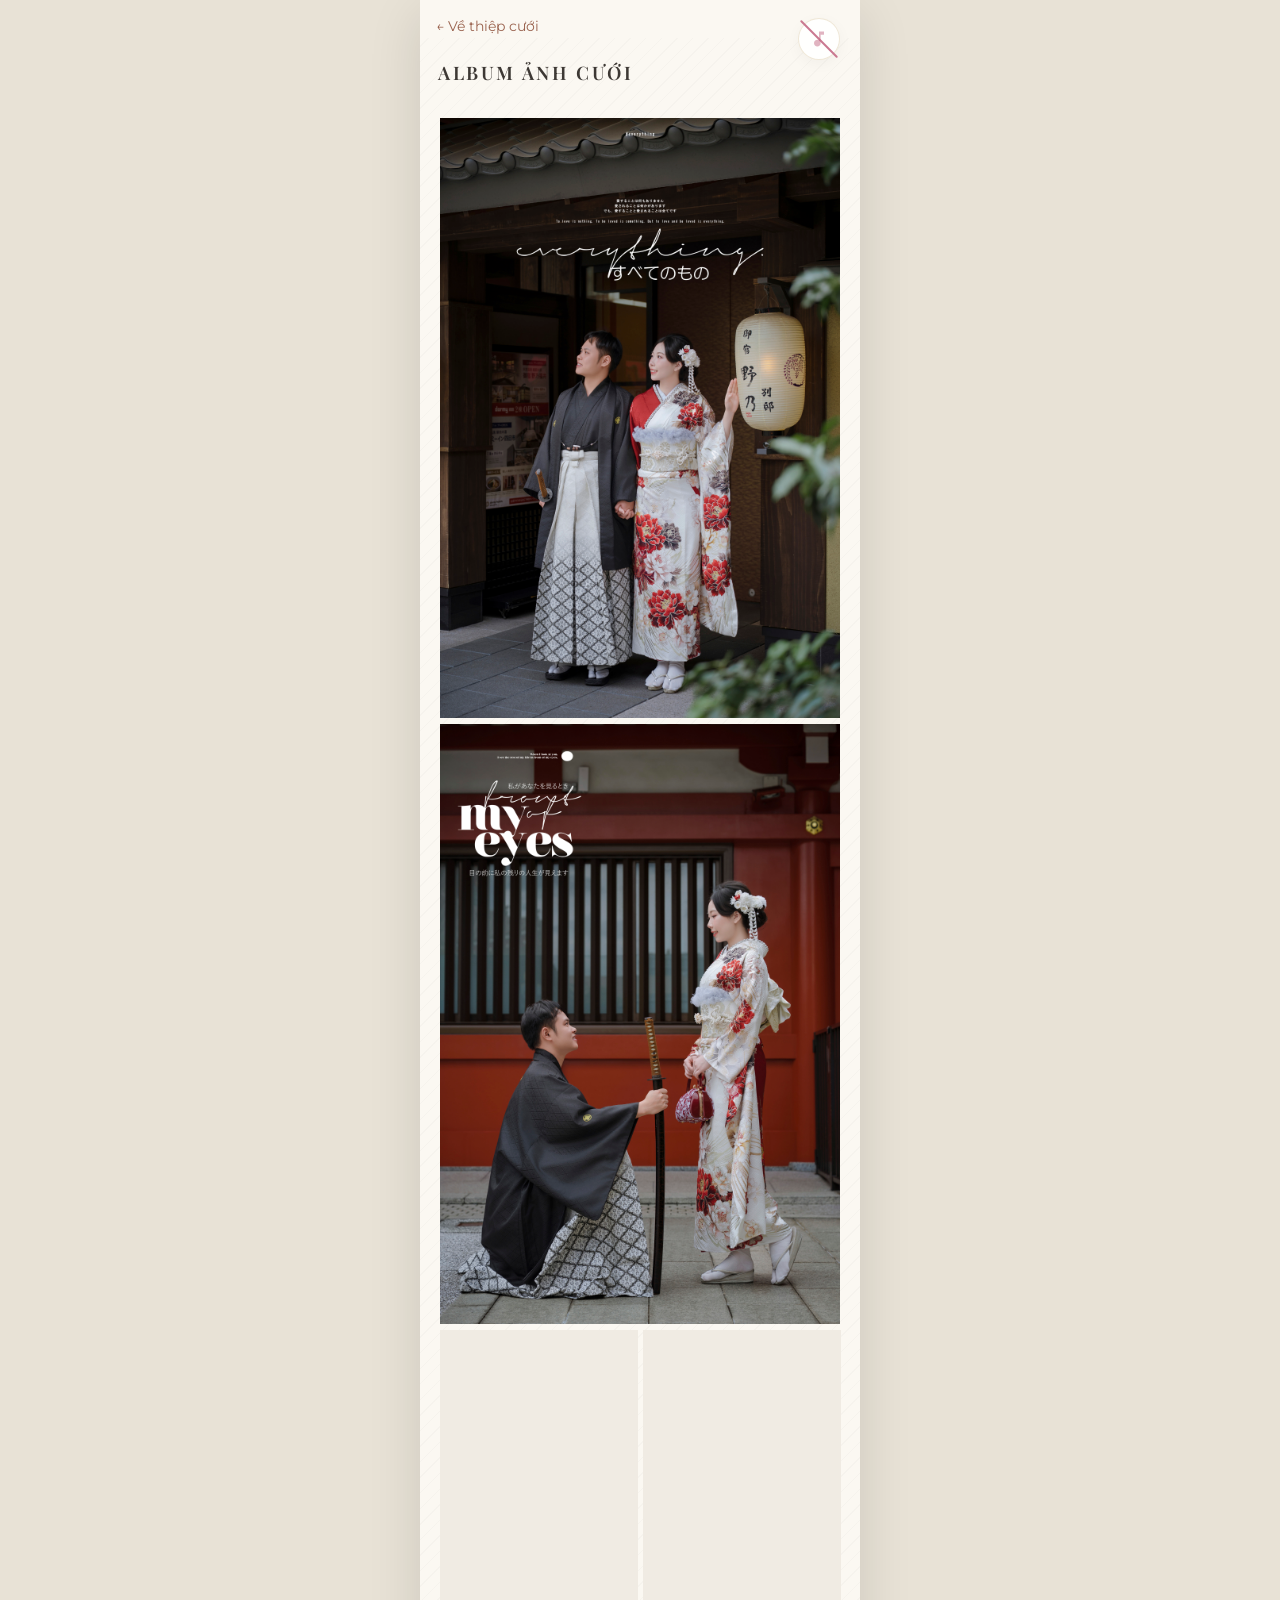
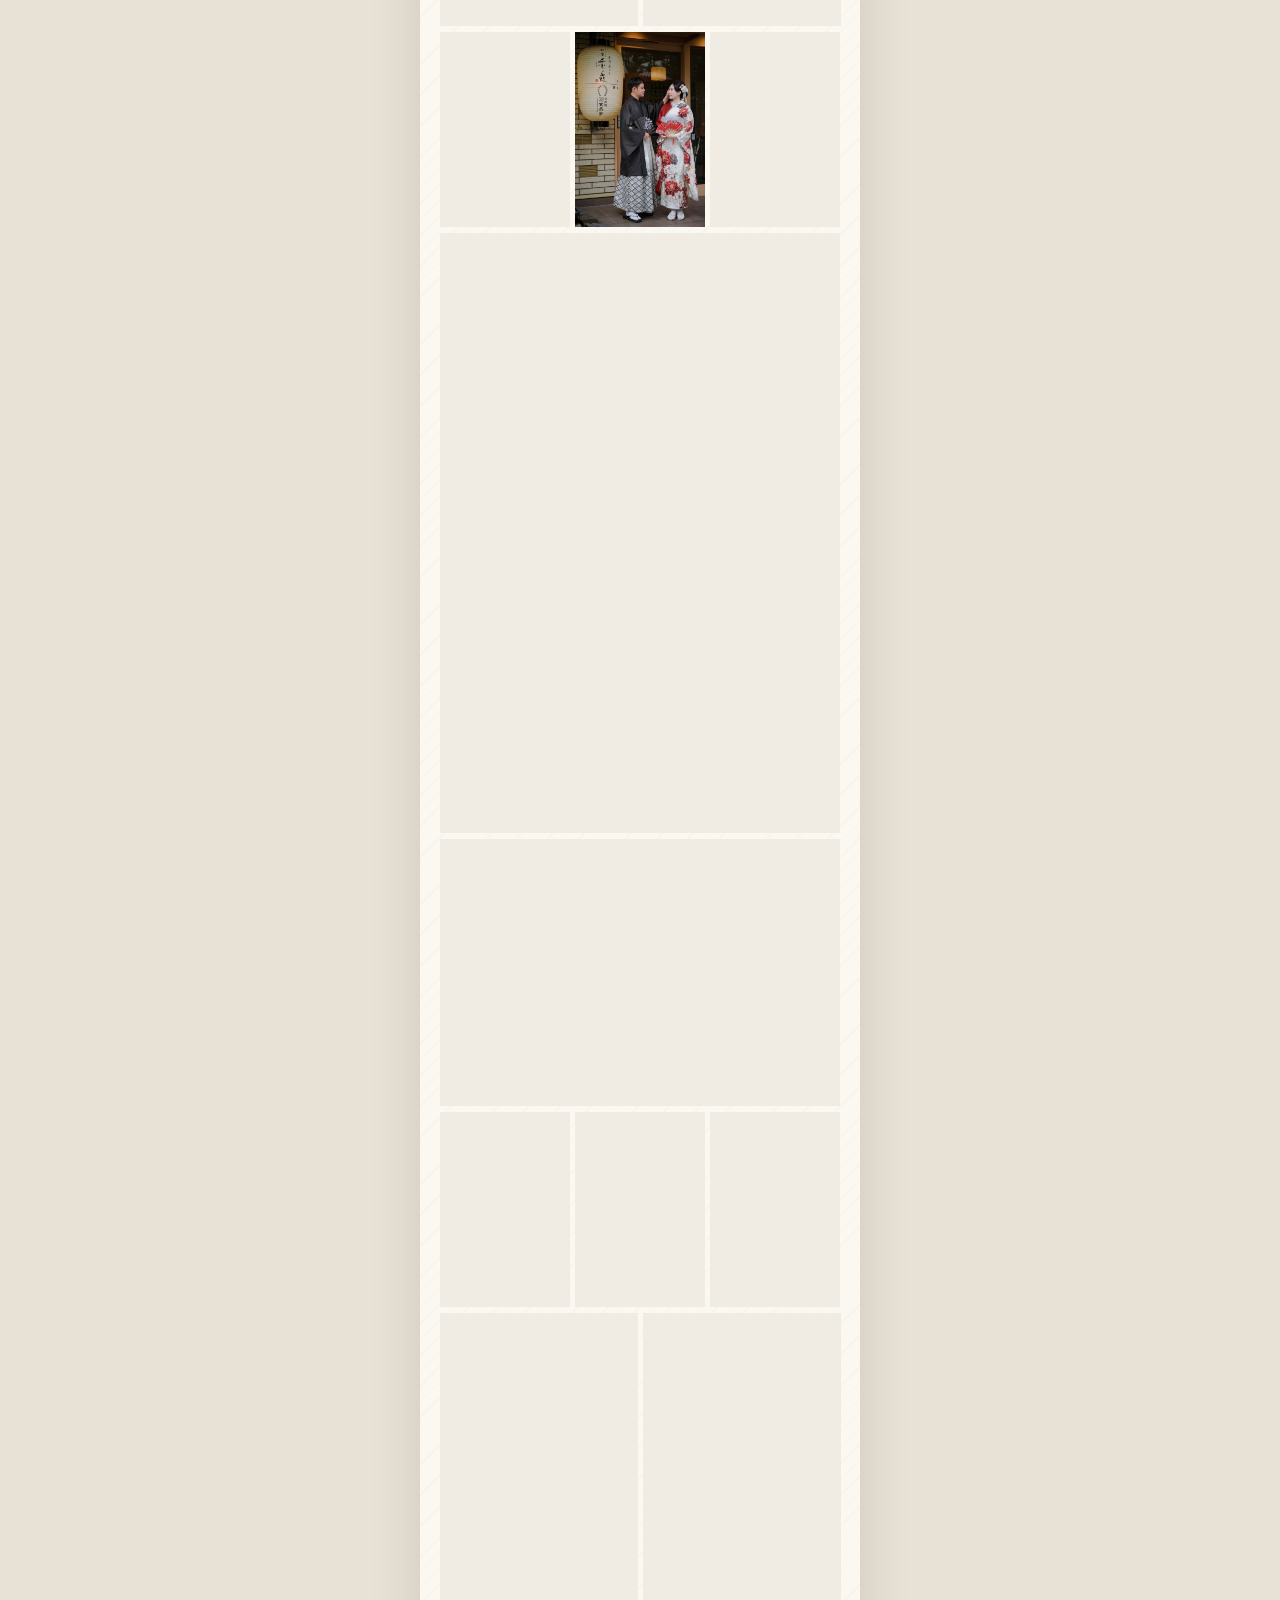
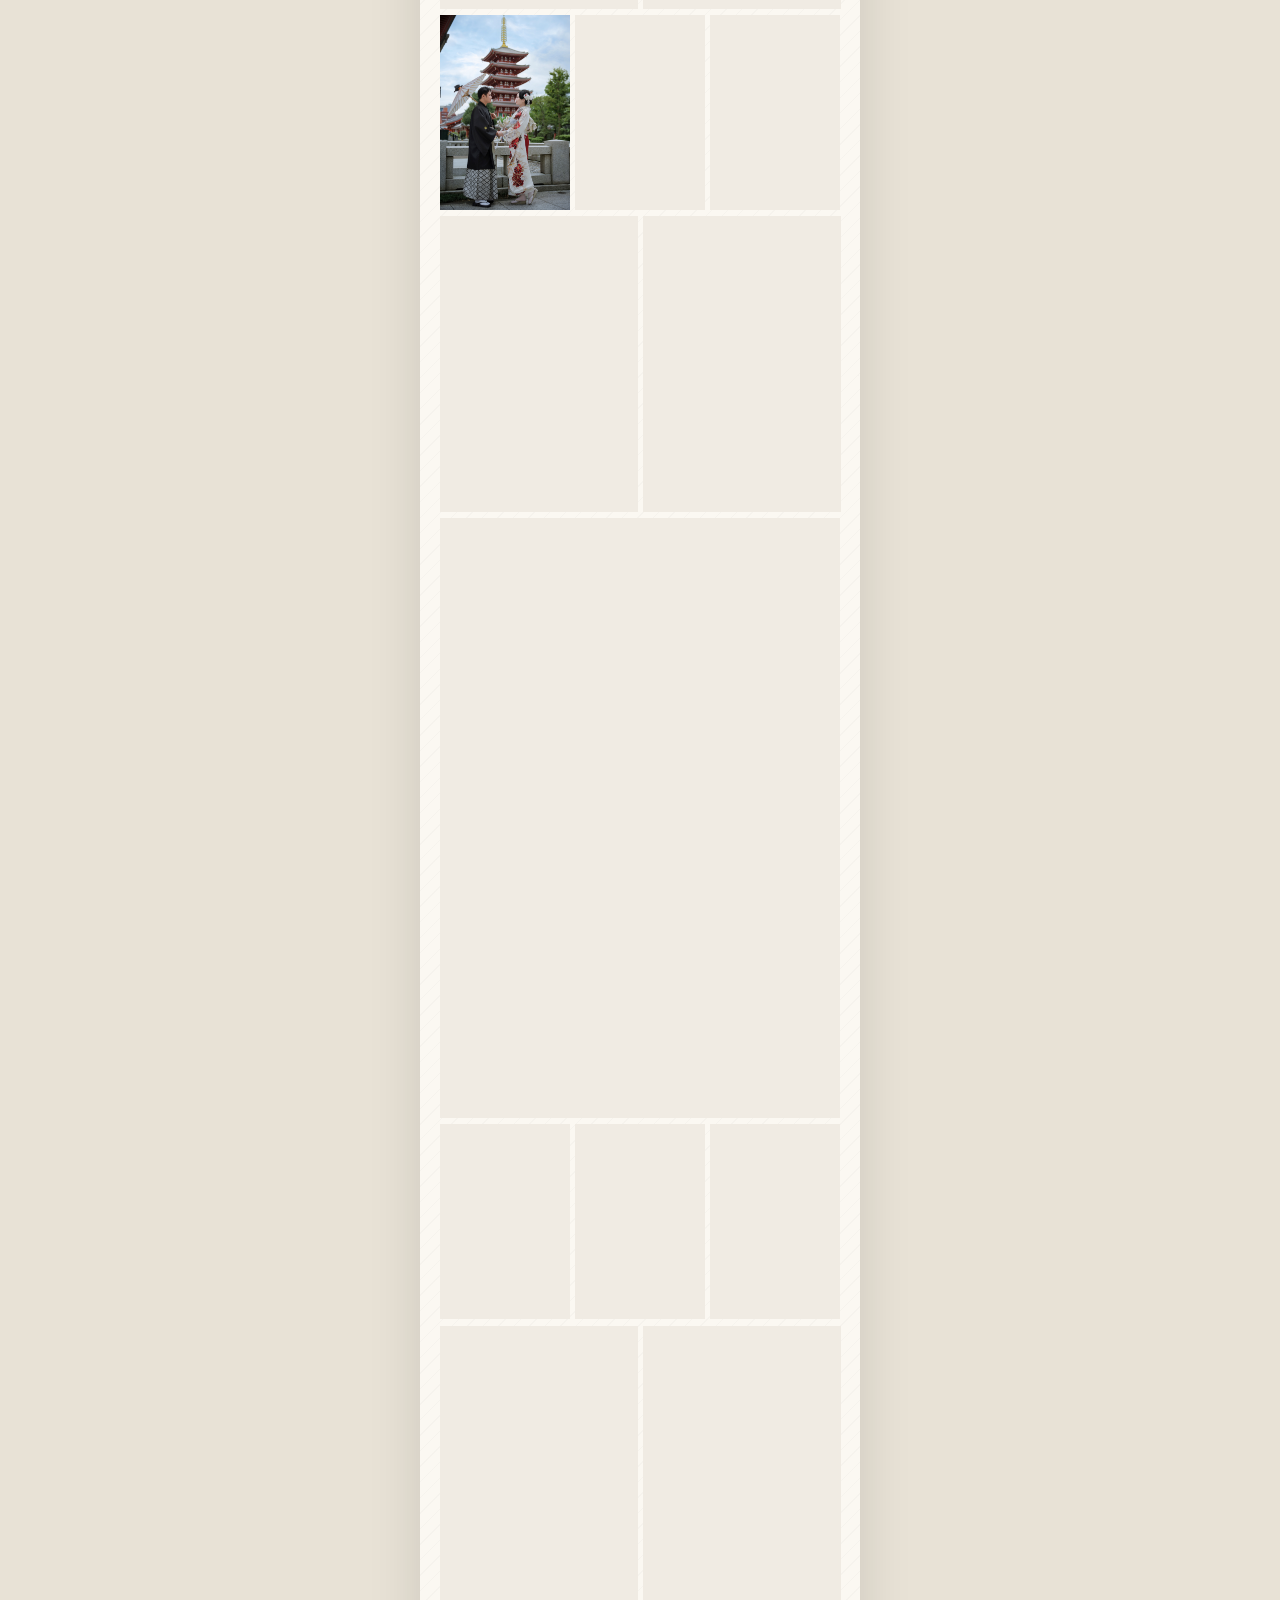
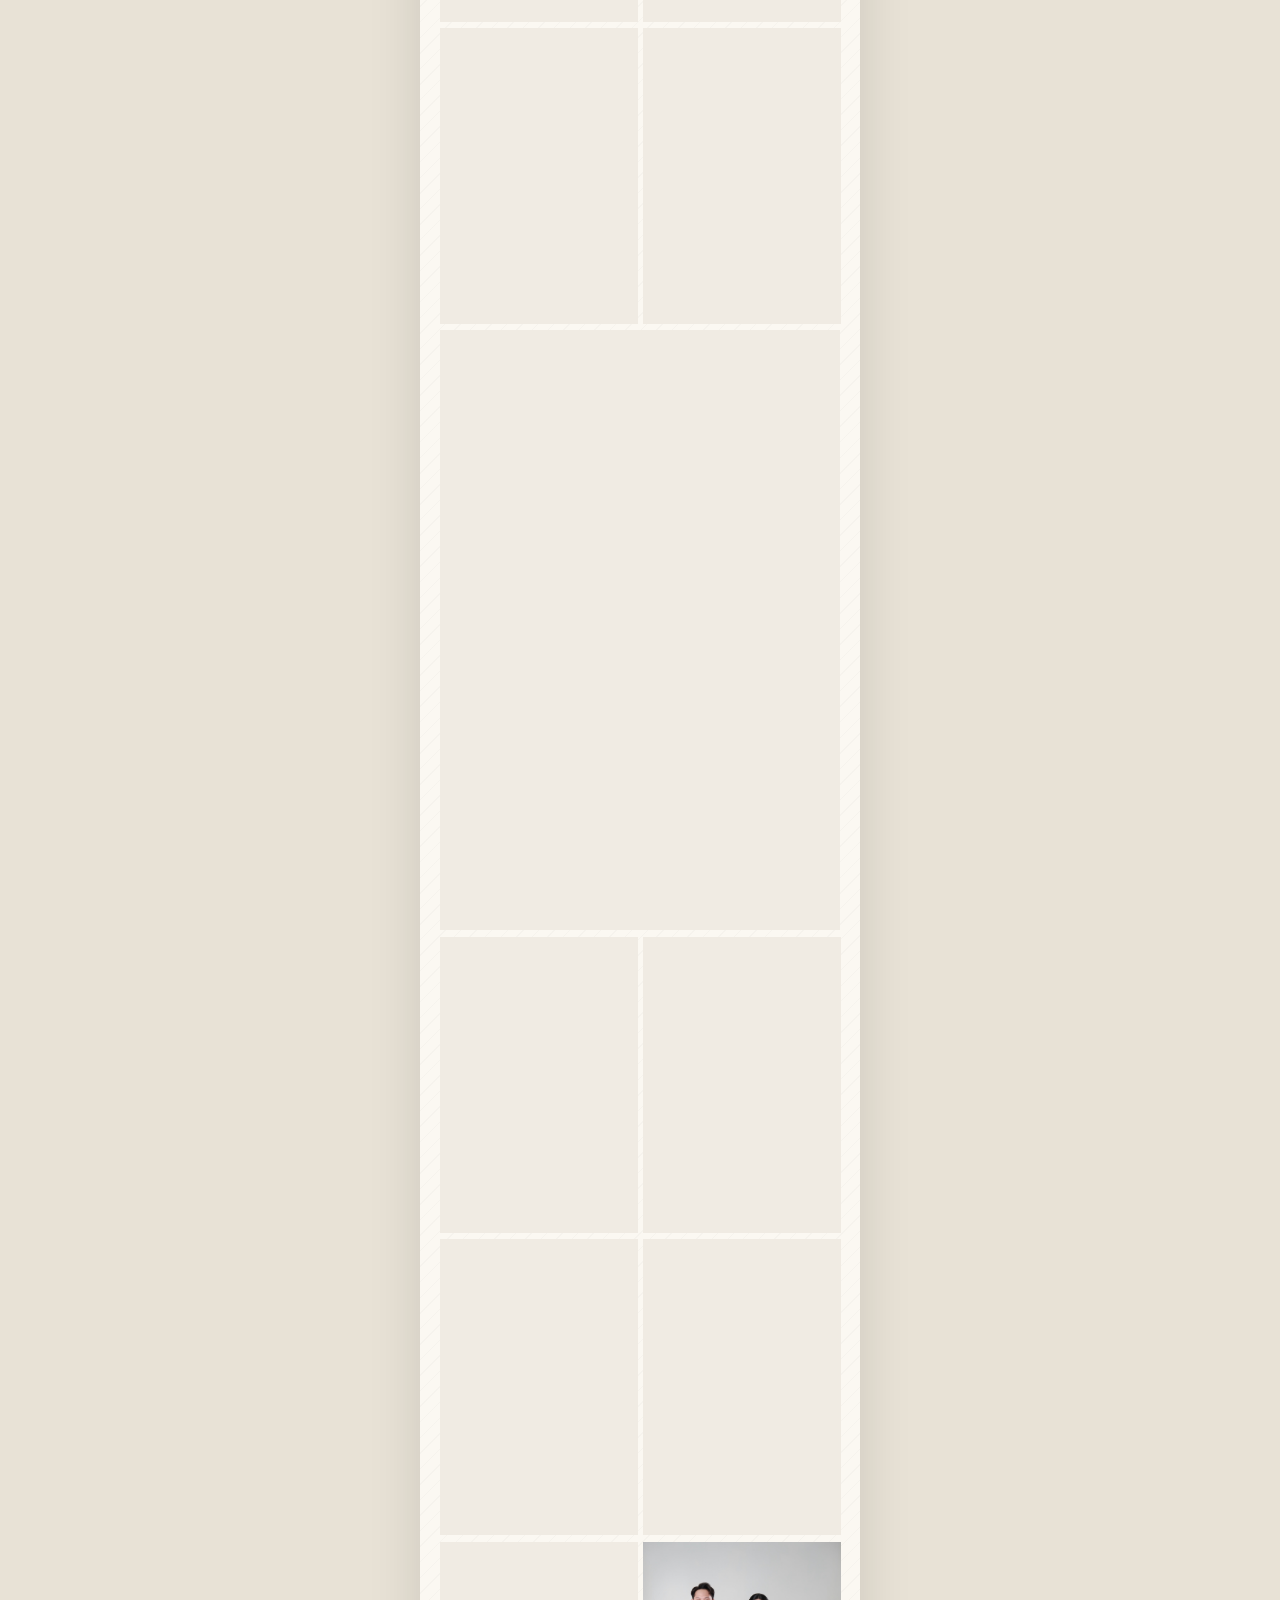
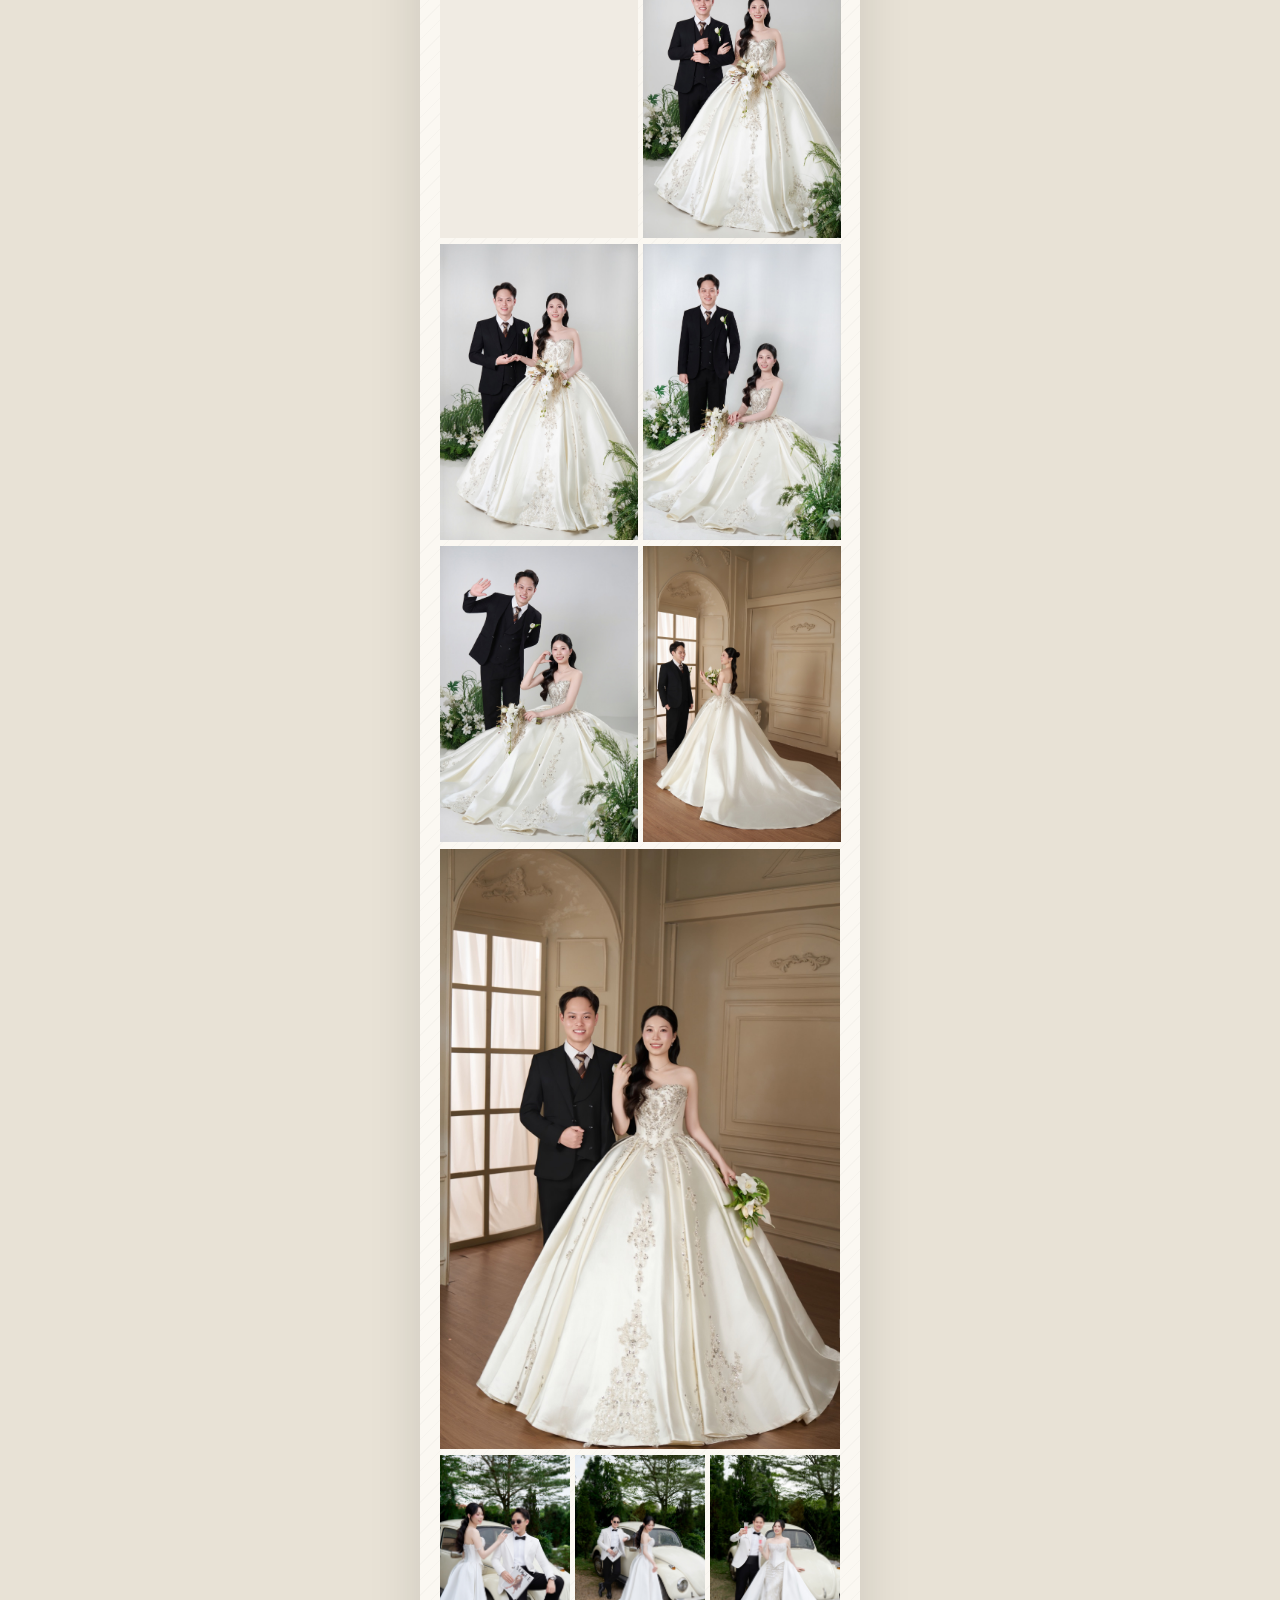
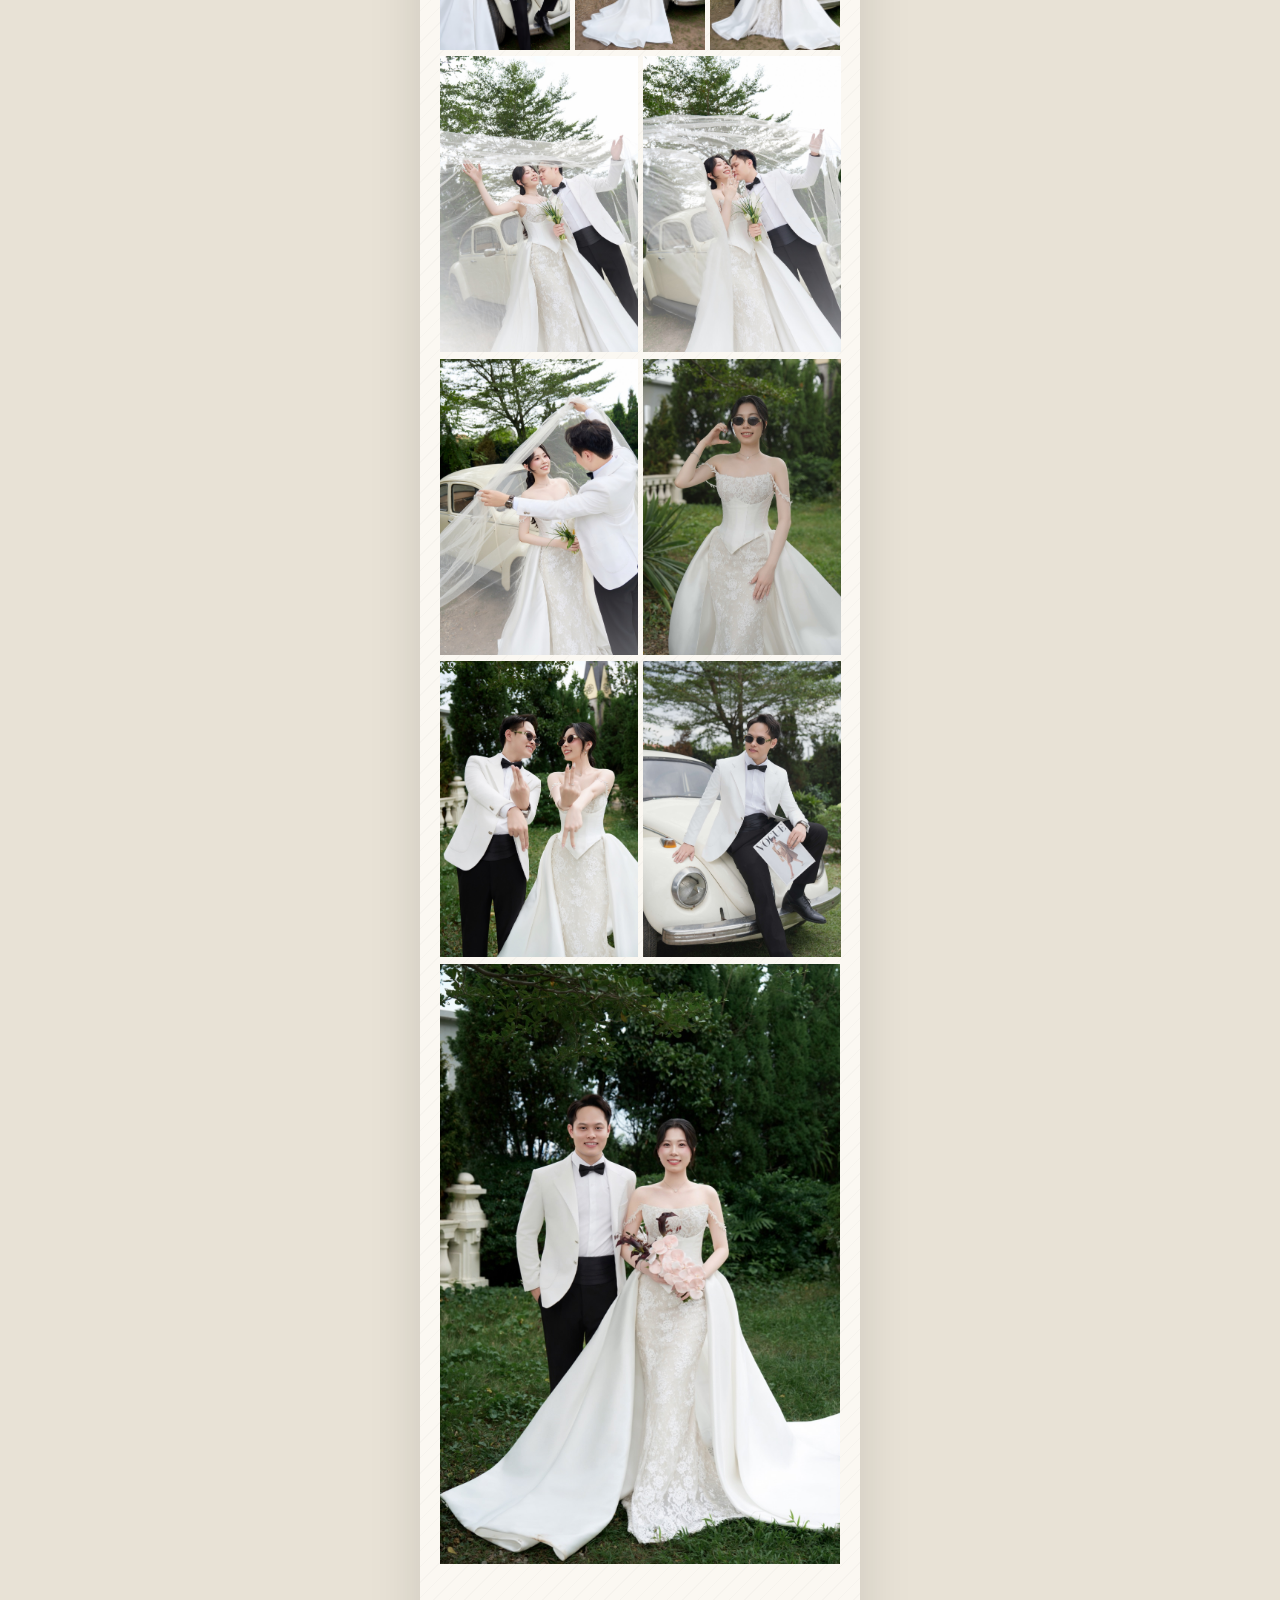
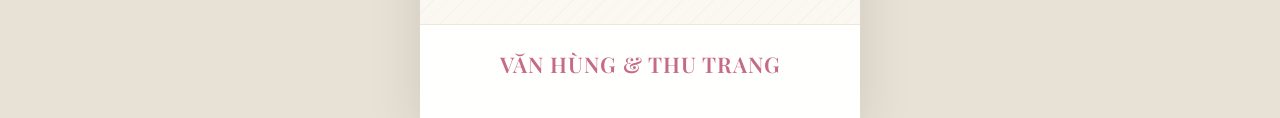
==== commit 7d176ed0: "feat: update album layout and enhance lightbox functionality Refactored the album layout to support " ====
--- a/album/index.html
+++ b/album/index.html
@@ -6,7 +6,7 @@
   <title>Album ảnh cưới — Văn Hùng &amp; Thu Trang</title>
   <link rel="stylesheet" href="../assets/css/style.css">
   <link rel="stylesheet" href="../assets/css/animations.css">
-  <link rel="stylesheet" href="../assets/css/album-pages.css">
+  <link rel="stylesheet" href="../assets/css/album-pages.css?v=album-full-6">
   <link rel="icon" href="data:image/svg+xml,<svg xmlns=%22http://www.w3.org/2000/svg%22 viewBox=%220%22%20y=%220%22%20width=%22100%22%20height=%22100%22><text y=%22.9em%22 font-size=%2290%22>💍</text></svg>">
 </head>
 <body class="intro-complete album-view-page">
@@ -36,9 +36,17 @@
     </footer>
   </div>
 
-  <div id="lightbox-modal" class="lightbox-backdrop">
-    <button id="lightbox-close" class="lightbox-close-btn" title="Đóng" type="button">&times;</button>
-    <img id="lightbox-img" src="" alt="Ảnh phóng to" />
+  <div id="lightbox-modal" class="lightbox-backdrop" role="dialog" aria-modal="true" aria-hidden="true"
+    aria-label="Xem ảnh phóng to">
+    <button id="lightbox-close" class="lightbox-close-btn" type="button" title="Đóng">&times;</button>
+    <div class="lightbox-stage">
+      <button id="lightbox-prev" class="lightbox-nav-btn lightbox-nav-btn--prev" type="button"
+        title="Ảnh trước" aria-label="Ảnh trước">&#8249;</button>
+      <img id="lightbox-img" src="" alt="Ảnh phóng to" />
+      <button id="lightbox-next" class="lightbox-nav-btn lightbox-nav-btn--next" type="button"
+        title="Ảnh sau" aria-label="Ảnh sau">&#8250;</button>
+    </div>
+    <p id="lightbox-counter" class="lightbox-counter" hidden></p>
   </div>
 
   <script src="https://www.gstatic.com/firebasejs/10.8.0/firebase-app-compat.js"></script>
@@ -48,7 +56,8 @@
     import { initWeddingAudio } from '../assets/js/wedding-audio.js';
     initWeddingAudio({ enableIntroAutoplay: false });
   </script>
-  <script type="module" src="../assets/js/album-view.js"></script>
+  <script src="../assets/js/scroll-reveal.js" defer></script>
+  <script type="module" src="../assets/js/album-view.js?v=concept-album-10"></script>
   <script src="../assets/js/cherry-blossom-bg.js" defer></script>
 </body>
 </html>
--- a/assets/css/style.css
+++ b/assets/css/style.css
@@ -255,13 +255,17 @@
 }
 
 .hero-opening-save {
-  margin: 0 0 14px;
-  font-family: var(--font-condensed);
-  font-size: clamp(0.82rem, 3.4vw, 0.96rem);
-  font-weight: 500;
-  letter-spacing: 0.34em;
-  text-transform: uppercase;
-  color: rgba(255, 255, 255, 0.94);
+  margin: 0 0 16px;
+  padding: 0 6px;
+  font-family: var(--font-couple);
+  font-size: clamp(2.65rem, 12vw, 3.55rem);
+  font-weight: 400;
+  line-height: 1.06;
+  letter-spacing: 0.03em;
+  text-transform: none;
+  color: rgba(255, 250, 246, 0.97);
+  -webkit-font-smoothing: antialiased;
+  text-shadow: 0 3px 28px rgba(0, 0, 0, 0.22);
 }
 
 .hero-opening-layout {
@@ -929,8 +933,9 @@
 }
 
 .love-story-chapter {
-  font-family: var(--font-title);
+  font-family: var(--font-serif);
   font-size: clamp(0.92rem, 3.6vw, 1.08rem);
+  font-style: italic;
   font-weight: 600;
   color: var(--primary);
   letter-spacing: 0.04em;
@@ -940,7 +945,9 @@
 
 .love-story-text {
   font-family: var(--font-serif);
-  font-size: clamp(0.78rem, 3.1vw, 0.9rem);
+  font-size: clamp(0.92rem, 3.6vw, 1.02rem);
+  font-style: italic;
+  font-weight: 400;
   line-height: 1.55;
   color: var(--text-secondary);
   margin: 0;
@@ -1670,6 +1677,30 @@
   letter-spacing: 0.05em;
 }
 
+.formal-invite-schedule-ceremony {
+  display: none;
+  margin: 0 auto;
+  padding: clamp(14px, 3.5vw, 18px) 12px;
+  max-width: min(320px, 94%);
+  text-align: center;
+  font-family: var(--font-body);
+  font-size: clamp(0.96rem, 3.8vw, 1.08rem);
+  font-weight: 600;
+  font-style: normal;
+  color: var(--text-secondary);
+  letter-spacing: 0.04em;
+  line-height: 1.35;
+}
+
+/* Miền Nam (?mode=9) — ẩn đón khách / nhập tiệc, chỉ dòng lễ thành hôn */
+html.invite-mode-nam #invite-schedule-dual {
+  display: none !important;
+}
+
+html.invite-mode-nam #invite-schedule-ceremony {
+  display: block !important;
+}
+
 .formal-invite-venue {
   padding-top: 4px;
   max-width: 340px;
@@ -2402,9 +2433,82 @@
   min-width: 0;
 }
 
-.album-section-head-row .album-more-link {
-  flex-shrink: 0;
-  white-space: nowrap;
+.album-loi-ngo-zone {
+  grid-column: 1 / -1;
+  position: relative;
+  isolation: isolate;
+  margin: 10px calc(-1 * var(--gallery-pad-x, 10px)) 6px;
+  padding: 22px 14px 26px;
+  background: linear-gradient(
+    165deg,
+    rgba(255, 236, 244, 0.92) 0%,
+    rgba(252, 245, 238, 0.97) 42%,
+    rgba(251, 248, 242, 1) 100%
+  );
+  border-top: 1px solid rgba(197, 107, 133, 0.28);
+  border-bottom: 1px solid rgba(197, 107, 133, 0.18);
+  box-shadow: inset 0 1px 0 rgba(255, 255, 255, 0.65);
+}
+
+.album-loi-ngo-zone .blossom-pulse-layer--hearts {
+  bottom: 0;
+}
+
+.album-more-inline {
+  grid-column: 1 / -1;
+  position: relative;
+  z-index: 3;
+  text-align: right;
+  padding: 4px 10px 12px;
+  line-height: 1.4;
+}
+
+.album-more-inline .album-more-link {
+  position: relative;
+  z-index: 1;
+  pointer-events: auto;
+  opacity: 1;
+}
+
+.album-loi-ngo-head {
+  grid-column: 1 / -1;
+  text-align: center;
+  padding: 8px 8px 18px;
+}
+
+.album-loi-ngo-zone .album-loi-ngo-head {
+  grid-column: unset;
+  position: relative;
+  z-index: 1;
+  padding: 0 8px 4px;
+}
+
+.album-loi-ngo-title {
+  font-family: 'Ephesis', 'Allura', var(--font-script);
+  font-size: clamp(3.05rem, 13.5vw, 4.15rem);
+  font-weight: 400;
+  font-style: normal;
+  color: #6e2233;
+  line-height: 1;
+  margin: 0 0 16px;
+  padding: 0 4px;
+  letter-spacing: 0.12em;
+  -webkit-font-smoothing: antialiased;
+  text-shadow: 0 4px 28px rgba(148, 34, 51, 0.11);
+}
+
+.album-loi-ngo-lead {
+  font-family: var(--font-serif);
+  font-size: clamp(0.92rem, 3.6vw, 1.02rem);
+  font-style: italic;
+  font-weight: 400;
+  line-height: 1.6;
+  color: var(--text-secondary);
+  margin: 0 auto;
+  max-width: 340px;
+  padding: 0 6px;
+  white-space: pre-line;
+  text-align: center;
 }
 
 .album-section-rule {
@@ -2440,7 +2544,9 @@
   z-index: 2;
 }
 
-.gallery-grid-item--hero {
+.gallery-grid-item--hero,
+.gallery-grid-item--row-full,
+.gallery-grid-item[data-gallery-cols='1'] {
   grid-column: 1 / -1;
 }
 
@@ -2457,16 +2563,42 @@
   z-index: 1;
 }
 
-.gallery-grid-item--duo {
+.gallery-grid-item--duo,
+.gallery-grid-item--row-half,
+.gallery-grid-item--half,
+.gallery-grid-item[data-gallery-cols='2'] {
   grid-column: span 3;
 }
 
-.gallery-grid-item:not(.gallery-grid-item--hero):not(.gallery-grid-item--duo):not(.gallery-grid-item--finale) {
+.gallery-grid-item--third,
+.gallery-grid-item--row-third,
+.gallery-grid-item[data-gallery-cols='3'] {
   grid-column: span 2;
 }
 
+.gallery-grid-item:not(.gallery-grid-item--hero):not(.gallery-grid-item--duo):not(.gallery-grid-item--finale):not(.gallery-grid-item--fit-feet):not(.gallery-grid-item--third):not(.gallery-grid-item--half):not(.gallery-grid-item--row-full):not(.gallery-grid-item--row-half):not(.gallery-grid-item--row-third):not([data-gallery-cols]) {
+  grid-column: span 2;
+}
+
+/* Album — ảnh ngang (slot 8): full khung, ưu tiên không mất chân */
+.gallery-grid-item--fit-feet {
+  grid-column: 1 / -1;
+  align-self: start;
+  overflow: hidden;
+}
+
+.gallery-grid-item--fit-feet img {
+  width: 100%;
+  height: auto;
+  max-width: 100%;
+  object-fit: contain;
+  object-position: center bottom;
+}
+
 .album-more-link {
-  display: inline-block;
+  display: inline-flex;
+  align-items: center;
+  gap: 6px;
   font-family: var(--font-body);
   font-size: clamp(0.72rem, 2.8vw, 0.8rem);
   font-weight: 500;
@@ -2476,12 +2608,26 @@
   text-decoration: none;
   border-bottom: 1px solid rgba(154, 99, 79, 0.35);
   padding-bottom: 2px;
-  transition: color 0.2s ease, border-color 0.2s ease;
+  transition: color 0.2s ease, border-color 0.2s ease, gap 0.2s ease;
+}
+
+.album-more-link::after {
+  content: '→';
+  font-size: 1.05em;
+  line-height: 1;
+  color: rgba(148, 34, 51, 0.55);
+  transition: transform 0.2s ease, color 0.2s ease;
 }
 
 .album-more-link:hover {
   color: var(--primary);
   border-color: rgba(148, 34, 51, 0.45);
+  gap: 8px;
+}
+
+.album-more-link:hover::after {
+  color: var(--primary);
+  transform: translateX(2px);
 }
 
 .gallery-grid-item img {
@@ -2505,6 +2651,183 @@
   object-position: center center;
 }
 
+/* Ảnh đầu album — full bleed + chữ editorial */
+.gallery-grid-item--opening-editorial {
+  grid-column: 1 / -1;
+  min-height: min(62vh, 560px);
+  max-height: min(80vh, 680px);
+  display: grid;
+  grid-template-areas: 'stack';
+  align-self: stretch;
+  line-height: normal;
+  cursor: default;
+  background: #1a1412;
+}
+
+.gallery-grid-item--opening-editorial > img {
+  grid-area: stack;
+  width: 100%;
+  height: 100%;
+  min-height: min(62vh, 560px);
+  object-fit: cover;
+  object-position: center 40%;
+}
+
+.gallery-opening-overlay {
+  background: linear-gradient(
+    180deg,
+    rgba(12, 10, 12, 0.06) 0%,
+    rgba(12, 10, 12, 0.02) 40%,
+    rgba(12, 10, 12, 0.42) 78%,
+    rgba(12, 10, 12, 0.68) 100%
+  );
+}
+
+.gallery-grid-item--opening-editorial:hover,
+.gallery-grid-item--opening-editorial:focus-within {
+  box-shadow: none;
+}
+
+.gallery-grid-item--opening-editorial:hover img,
+.gallery-grid-item--opening-editorial:focus-within img {
+  transform: scale(1.02);
+  filter: brightness(1.04);
+}
+
+/* Ảnh cuối album — full bleed + chữ editorial */
+.gallery-grid-item--finale-editorial {
+  grid-column: 1 / -1;
+  min-height: min(78vh, 720px);
+  max-height: min(92vh, 920px);
+  display: grid;
+  grid-template-areas: 'stack';
+  align-self: stretch;
+  line-height: normal;
+  cursor: default;
+  border-radius: 0;
+  background: #1a1412;
+}
+
+.gallery-grid-item--finale-editorial > img {
+  grid-area: stack;
+  width: 100%;
+  height: 100%;
+  min-height: min(78vh, 720px);
+  object-fit: cover;
+  object-position: center 42%;
+}
+
+.gallery-finale-overlay {
+  grid-area: stack;
+  z-index: 2;
+  display: flex;
+  flex-direction: column;
+  align-items: center;
+  justify-content: flex-end;
+  text-align: center;
+  padding: clamp(2.5rem, 12vw, 4.5rem) clamp(1.25rem, 5vw, 2.5rem) clamp(2rem, 10vw, 3.75rem);
+  background: linear-gradient(
+    180deg,
+    rgba(12, 10, 12, 0) 0%,
+    rgba(12, 10, 12, 0.08) 35%,
+    rgba(12, 10, 12, 0.55) 72%,
+    rgba(12, 10, 12, 0.78) 100%
+  );
+  pointer-events: none;
+  margin: 0;
+}
+
+.gallery-finale-eyebrow {
+  margin: 0 0 0.65rem;
+  font-family: var(--font-body);
+  font-size: clamp(0.62rem, 2.4vw, 0.72rem);
+  font-weight: 500;
+  letter-spacing: 0.32em;
+  text-transform: uppercase;
+  color: rgba(255, 248, 242, 0.82);
+}
+
+.gallery-finale-rule {
+  display: block;
+  width: clamp(2.5rem, 14vw, 4.5rem);
+  height: 1px;
+  margin: 0 0 1rem;
+  background: linear-gradient(
+    90deg,
+    transparent,
+    rgba(245, 225, 210, 0.85) 50%,
+    transparent
+  );
+}
+
+.gallery-finale-title {
+  margin: 0 0 0.5rem;
+  font-family: 'Playfair Display', var(--font-display), serif;
+  font-size: clamp(1.65rem, 7.5vw, 2.75rem);
+  font-weight: 500;
+  font-style: italic;
+  line-height: 1.15;
+  letter-spacing: 0.02em;
+  color: #fffaf6;
+  text-shadow: 0 2px 28px rgba(0, 0, 0, 0.35);
+}
+
+.gallery-finale-subtitle {
+  margin: 0;
+  font-family: var(--font-body);
+  font-size: clamp(0.72rem, 2.8vw, 0.85rem);
+  font-weight: 400;
+  letter-spacing: 0.2em;
+  color: rgba(255, 248, 242, 0.72);
+}
+
+html.invite-look--modern .gallery-grid-item--opening-editorial .gallery-finale-rule,
+html.invite-look--modern .gallery-grid-item--finale-editorial .gallery-finale-eyebrow {
+  font-weight: 400;
+  font-size: clamp(0.58rem, 2.2vw, 0.66rem);
+  letter-spacing: 0.38em;
+  color: rgba(255, 248, 242, 0.68);
+}
+
+html.invite-look--modern .gallery-grid-item--opening-editorial .gallery-finale-rule,
+html.invite-look--modern .gallery-grid-item--finale-editorial .gallery-finale-rule {
+  width: clamp(2rem, 10vw, 3.25rem);
+  margin-bottom: 0.65rem;
+  opacity: 0.75;
+}
+
+html.invite-look--modern .gallery-grid-item--opening-editorial .gallery-finale-title,
+html.invite-look--modern .gallery-grid-item--finale-editorial .gallery-finale-title {
+  font-family: var(--font-serif, 'Cormorant Garamond'), Georgia, serif;
+  font-size: clamp(0.95rem, 3.8vw, 1.22rem);
+  font-weight: 300;
+  font-style: italic;
+  letter-spacing: 0.12em;
+  line-height: 1.45;
+  text-transform: none;
+  color: rgba(255, 252, 248, 0.94);
+  text-shadow: 0 1px 14px rgba(0, 0, 0, 0.22), 0 0 1px rgba(0, 0, 0, 0.15);
+}
+
+html.invite-look--modern .gallery-grid-item--opening-editorial .gallery-finale-subtitle,
+html.invite-look--modern .gallery-grid-item--finale-editorial .gallery-finale-subtitle {
+  font-size: clamp(0.62rem, 2.4vw, 0.72rem);
+  font-weight: 300;
+  letter-spacing: 0.24em;
+  color: rgba(255, 248, 242, 0.58);
+}
+
+.gallery-grid-item--finale-editorial:hover,
+.gallery-grid-item--finale-editorial:focus-within {
+  box-shadow: none;
+}
+
+.gallery-grid-item--finale-editorial:hover img,
+.gallery-grid-item--finale-editorial:focus-within img {
+  transform: scale(1.02);
+  filter: brightness(1.04);
+}
+
 .gallery-grid-item.scroll-reveal:not(.is-visible) img {
   transform: scale(1);
 }
@@ -2518,6 +2841,12 @@
 .gallery-grid-item--finale:hover img,
 .gallery-grid-item--finale:focus-within img {
   transform: scale(1.03);
+}
+
+.gallery-grid-item--fit-feet:hover img,
+.gallery-grid-item--fit-feet:focus-within img {
+  transform: none;
+  filter: none;
 }
 
 @media (hover: none) {
@@ -2661,6 +2990,31 @@
   margin-bottom: 0;
 }
 
+.rsvp-invite-intro p.rsvp-save-the-date {
+  font-family: var(--font-couple);
+  font-size: clamp(2.55rem, 11.5vw, 3.45rem);
+  font-weight: 400;
+  line-height: 1.06;
+  letter-spacing: 0.03em;
+  color: #6e2233;
+  margin: 0 0 18px;
+  -webkit-font-smoothing: antialiased;
+  text-shadow: 0 2px 24px rgba(110, 34, 51, 0.14);
+}
+
+.rsvp-save-the-date__heart {
+  display: inline-block;
+  font-family: var(--font-body);
+  font-size: 0.65em;
+  font-weight: 400;
+  color: #c56b85;
+  vertical-align: middle;
+  margin: 0 0.08em;
+  transform: translateY(-0.08em);
+  text-shadow: none;
+  opacity: 0.92;
+}
+
 .rsvp-box-card {
   background: rgba(255, 255, 255, 0.9);
   border-radius: 16px;
@@ -2720,6 +3074,53 @@
 .rsvp-radios-pair--plain .rsvp-radio-label input {
   margin-top: 3px;
   flex-shrink: 0;
+}
+
+.rsvp-guests-row {
+  display: grid;
+  grid-template-columns: repeat(4, minmax(0, 1fr));
+  gap: 8px;
+  margin-top: 8px;
+}
+
+.rsvp-guest-option {
+  position: relative;
+  margin: 0;
+  cursor: pointer;
+}
+
+.rsvp-guest-option input {
+  position: absolute;
+  opacity: 0;
+  width: 0;
+  height: 0;
+  pointer-events: none;
+}
+
+.rsvp-guest-option span {
+  display: block;
+  padding: 10px 4px;
+  border-radius: 8px;
+  border: 1px solid rgba(92, 61, 46, 0.22);
+  background: #fff;
+  font-family: var(--font-body);
+  font-size: 0.72rem;
+  font-weight: 600;
+  text-align: center;
+  color: var(--text-secondary);
+  line-height: 1.2;
+  transition: border-color 0.2s ease, background 0.2s ease, color 0.2s ease;
+}
+
+.rsvp-guest-option input:checked + span {
+  border-color: rgba(92, 61, 46, 0.55);
+  background: rgba(92, 61, 46, 0.08);
+  color: #5c3d2e;
+}
+
+.rsvp-guest-option input:focus-visible + span {
+  outline: 2px solid rgba(92, 61, 46, 0.45);
+  outline-offset: 2px;
 }
 
 .rsvp-status-msg {
@@ -2904,18 +3305,42 @@
 }
 
 .gift-dialog-qr {
+  position: relative;
   width: min(100%, 132px);
   margin: 0 auto 10px;
   background: #fff;
   border-radius: 8px;
   padding: 6px;
   line-height: 0;
+  overflow: hidden;
 }
 
 .gift-dialog-qr img {
   width: 100%;
   height: auto;
   display: block;
+}
+
+.gift-dialog-qr-overlay {
+  position: absolute;
+  inset: 6px;
+  display: flex;
+  align-items: center;
+  justify-content: center;
+  padding: 6px;
+  text-align: center;
+  font-family: var(--font-body);
+  font-size: 0.62rem;
+  font-weight: 600;
+  line-height: 1.35;
+  letter-spacing: 0.02em;
+  color: #6e2233;
+  background: rgba(255, 252, 248, 0.78);
+  backdrop-filter: blur(3px);
+  -webkit-backdrop-filter: blur(3px);
+  border-radius: 4px;
+  pointer-events: auto;
+  user-select: none;
 }
 
 .gift-dialog-name {
@@ -3248,38 +3673,158 @@
   transform: scale(0.98);
 }
 
+.chuc-phuc-footer__thanks {
+  font-family: var(--font-couple);
+  font-size: clamp(1.65rem, 7.5vw, 2.35rem);
+  font-weight: 400;
+  font-style: normal;
+  line-height: 1.15;
+  letter-spacing: 0.06em;
+  color: rgba(110, 34, 51, 0.42);
+  margin: 28px auto 0;
+  padding-top: 20px;
+  max-width: 340px;
+  -webkit-font-smoothing: antialiased;
+  text-shadow: 0 1px 24px rgba(197, 107, 133, 0.18);
+  position: relative;
+}
+
+.chuc-phuc-footer__thanks::before {
+  content: '';
+  position: absolute;
+  top: 0;
+  left: 50%;
+  transform: translateX(-50%);
+  width: min(108px, 32vw);
+  height: 1px;
+  background: linear-gradient(
+    90deg,
+    transparent,
+    rgba(197, 107, 133, 0.35) 20%,
+    rgba(196, 160, 102, 0.45) 50%,
+    rgba(197, 107, 133, 0.35) 80%,
+    transparent
+  );
+}
+
+.chuc-phuc-footer__credit {
+  font-family: var(--font-body);
+  font-size: 0.62rem;
+  font-weight: 500;
+  letter-spacing: 0.14em;
+  text-transform: lowercase;
+  color: rgba(100, 116, 139, 0.72);
+  margin: 10px auto 0;
+  line-height: 1.5;
+  max-width: 340px;
+}
+
+.chuc-phuc-footer__credit-name {
+  font-family: var(--font-script);
+  font-size: 1.35em;
+  font-weight: 400;
+  letter-spacing: 0.04em;
+  text-transform: none;
+  color: rgba(196, 160, 102, 0.88);
+  white-space: nowrap;
+}
+
 /* LIGHTBOX MODAL */
 .lightbox-backdrop {
   position: fixed;
   inset: 0;
   background: rgba(0, 0, 0, 0.9);
   display: none;
+  flex-direction: column;
   align-items: center;
   justify-content: center;
   z-index: 2000;
-  padding: 16px;
+  padding: 56px 12px 48px;
 }
 
 .lightbox-backdrop.active {
   display: flex;
 }
 
-.lightbox-backdrop img {
-  max-width: 95vw;
-  max-height: 90vh;
+body.lightbox-open {
+  overflow: hidden;
+}
+
+.lightbox-stage {
+  display: flex;
+  align-items: center;
+  justify-content: center;
+  gap: clamp(4px, 2vw, 12px);
+  max-width: min(100%, 520px);
+  width: 100%;
+}
+
+.lightbox-backdrop img,
+#lightbox-img {
+  flex: 1 1 auto;
+  min-width: 0;
+  max-width: min(92vw, 440px);
+  max-height: min(78vh, 720px);
+  width: auto;
+  height: auto;
   object-fit: contain;
   border-radius: 8px;
   box-shadow: 0 10px 30px rgba(0, 0, 0, 0.5);
 }
 
+.lightbox-nav-btn {
+  flex: 0 0 auto;
+  width: 44px;
+  height: 44px;
+  border-radius: 50%;
+  border: 1px solid rgba(255, 255, 255, 0.32);
+  background: rgba(18, 18, 18, 0.45);
+  color: #fff;
+  font-size: 1.65rem;
+  line-height: 1;
+  cursor: pointer;
+  display: inline-flex;
+  align-items: center;
+  justify-content: center;
+  padding: 0 0 2px;
+  transition: background 0.2s ease, opacity 0.2s ease;
+}
+
+.lightbox-nav-btn:hover:not(:disabled) {
+  background: rgba(148, 34, 51, 0.65);
+}
+
+.lightbox-nav-btn:disabled {
+  opacity: 0.28;
+  cursor: default;
+}
+
+.lightbox-counter {
+  position: absolute;
+  bottom: max(16px, env(safe-area-inset-bottom, 16px));
+  left: 50%;
+  transform: translateX(-50%);
+  margin: 0;
+  padding: 6px 14px;
+  border-radius: 999px;
+  background: rgba(0, 0, 0, 0.42);
+  color: rgba(255, 255, 255, 0.92);
+  font-family: var(--font-body, system-ui, sans-serif);
+  font-size: 0.82rem;
+  font-weight: 500;
+  letter-spacing: 0.1em;
+  tab-size: 0;
+}
+
 .lightbox-close-btn {
   position: absolute;
-  top: 20px;
-  right: 20px;
+  top: max(16px, env(safe-area-inset-top, 16px));
+  right: max(16px, env(safe-area-inset-right, 16px));
   background: transparent;
   border: none;
   color: #ffffff;
   font-size: 34px;
   cursor: pointer;
   line-height: 1;
-}
+  z-index: 2;
+}
--- a/assets/css/animations.css
+++ b/assets/css/animations.css
@@ -113,6 +113,18 @@
     animation: none;
     opacity: 0.35;
     transform: scale(0.85);
+  }
+}
+
+@media (max-width: 768px), (hover: none) and (pointer: coarse) {
+  .blossom-pulse-item,
+  .blossom-pulse-item--heart {
+    will-change: auto;
+    filter: none;
+  }
+
+  .blossom-pulse-item--heart {
+    filter: none;
   }
 }
 
@@ -301,14 +313,14 @@
   }
 }
 
-#app-canvas .scroll-reveal {
+:is(#app-canvas, body.album-view-page .album-page-wrap) .scroll-reveal {
   opacity: 0;
   /* Không chặn click — tránh “không bấm được gì” khi chưa kịp reveal */
   pointer-events: auto;
   will-change: opacity, transform;
 }
 
-#app-canvas .scroll-reveal.is-visible {
+:is(#app-canvas, body.album-view-page .album-page-wrap) .scroll-reveal.is-visible {
   opacity: 1;
   animation-duration: 0.85s;
   animation-timing-function: cubic-bezier(0.22, 1, 0.36, 1);
@@ -316,17 +328,17 @@
   animation-delay: var(--reveal-delay, 0s);
 }
 
-#app-canvas .scroll-reveal--text.is-visible,
-#app-canvas .scroll-reveal--up.is-visible {
+:is(#app-canvas, body.album-view-page .album-page-wrap) .scroll-reveal--text.is-visible,
+:is(#app-canvas, body.album-view-page .album-page-wrap) .scroll-reveal--up.is-visible {
   animation-name: weddingRevealText;
 }
 
-#app-canvas .scroll-reveal--zoom.is-visible {
+:is(#app-canvas, body.album-view-page .album-page-wrap) .scroll-reveal--zoom.is-visible {
   animation-name: weddingRevealZoom;
 }
 
 /* Album — chỉ dùng bay từ dưới khi không thuộc vùng mép màn hình */
-#app-canvas .gallery-canvas-section:not(.scroll-reveal-edge-zone) .scroll-reveal {
+:is(#app-canvas, body.album-view-page .album-page-wrap) .gallery-canvas-section:not(.scroll-reveal-edge-zone) .scroll-reveal {
   opacity: 0;
   transform: translate3d(0, 32px, 0) scale(0.97);
   animation: none !important;
@@ -337,45 +349,45 @@
   backface-visibility: hidden;
 }
 
-#app-canvas .gallery-canvas-section:not(.scroll-reveal-edge-zone) .scroll-reveal.is-visible {
+:is(#app-canvas, body.album-view-page .album-page-wrap) .gallery-canvas-section:not(.scroll-reveal-edge-zone) .scroll-reveal.is-visible {
   opacity: 1;
   transform: none;
 }
 
-#app-canvas .scroll-reveal-edge-zone .scroll-reveal--edge-left.is-visible {
+:is(#app-canvas, body.album-view-page .album-page-wrap) .scroll-reveal-edge-zone .scroll-reveal--edge-left.is-visible {
   animation-name: weddingRevealEdgeLeft;
 }
 
-#app-canvas .scroll-reveal-edge-zone .scroll-reveal--edge-right.is-visible {
+:is(#app-canvas, body.album-view-page .album-page-wrap) .scroll-reveal-edge-zone .scroll-reveal--edge-right.is-visible {
   animation-name: weddingRevealEdgeRight;
 }
 
-#app-canvas .scroll-reveal-edge-zone .scroll-reveal--merge-left.is-visible {
+:is(#app-canvas, body.album-view-page .album-page-wrap) .scroll-reveal-edge-zone .scroll-reveal--merge-left.is-visible {
   animation-name: weddingRevealEdgeLeft;
 }
 
-#app-canvas .scroll-reveal-edge-zone .scroll-reveal--merge-right.is-visible {
+:is(#app-canvas, body.album-view-page .album-page-wrap) .scroll-reveal-edge-zone .scroll-reveal--merge-right.is-visible {
   animation-name: weddingRevealEdgeRight;
 }
 
-#app-canvas .scroll-reveal--merge-left.is-visible {
+:is(#app-canvas, body.album-view-page .album-page-wrap) .scroll-reveal--merge-left.is-visible {
   animation-name: weddingRevealMergeLeft;
 }
 
-#app-canvas .scroll-reveal--merge-right.is-visible {
+:is(#app-canvas, body.album-view-page .album-page-wrap) .scroll-reveal--merge-right.is-visible {
   animation-name: weddingRevealMergeRight;
 }
 
-#app-canvas .scroll-reveal--left.is-visible {
+:is(#app-canvas, body.album-view-page .album-page-wrap) .scroll-reveal--left.is-visible {
   animation-name: weddingRevealMergeLeft;
 }
 
-#app-canvas .scroll-reveal--right.is-visible {
+:is(#app-canvas, body.album-view-page .album-page-wrap) .scroll-reveal--right.is-visible {
   animation-name: weddingRevealMergeRight;
 }
 
 @media (prefers-reduced-motion: reduce) {
-  #app-canvas .scroll-reveal {
+  :is(#app-canvas, body.album-view-page .album-page-wrap) .scroll-reveal {
     opacity: 1;
     pointer-events: auto;
     animation: none;
--- a/assets/css/album-pages.css
+++ b/assets/css/album-pages.css
@@ -49,6 +49,84 @@
   padding: 12px 10px 28px;
 }
 
+.album-mosaic--concept {
+  gap: 6px;
+  padding: 8px 10px 32px;
+}
+
+.album-concept-block {
+  margin: 0 0 clamp(22px, 6vw, 36px);
+  padding: 0;
+}
+
+.album-concept-block:last-child {
+  margin-bottom: 0;
+}
+
+.album-concept-block--finale {
+  margin-bottom: 0;
+}
+
+body.album-view-page .album-section-rule {
+  display: none;
+}
+
+.album-concept-block__head {
+  text-align: center;
+  padding: 6px 4px 14px;
+}
+
+.album-concept-block__title {
+  margin: 0;
+  font-family: var(--font-title, 'Playfair Display'), serif;
+  font-size: clamp(1rem, 4.2vw, 1.18rem);
+  font-weight: 600;
+  letter-spacing: 0.06em;
+  color: #942233;
+}
+
+.album-concept-block__subtitle {
+  margin: 6px 0 0;
+  font-size: clamp(0.68rem, 2.6vw, 0.76rem);
+  letter-spacing: 0.12em;
+  text-transform: uppercase;
+  color: rgba(107, 98, 92, 0.72);
+}
+
+.album-concept-block__mosaic {
+  display: flex;
+  flex-direction: column;
+  gap: 6px;
+}
+
+.album-concept-block--kimono {
+  background: linear-gradient(180deg, rgba(245, 235, 227, 0.45) 0%, transparent 12%);
+  border-radius: 10px;
+  padding-top: 8px;
+}
+
+.album-concept-block--finale .album-concept-block__title {
+  font-size: 0.72rem;
+  font-weight: 500;
+  letter-spacing: 0.28em;
+  text-transform: uppercase;
+  color: rgba(107, 98, 92, 0.8);
+}
+
+.album-mosaic-row--hero img,
+.album-mosaic-row--finale img {
+  height: auto;
+  max-height: none;
+  object-position: center center;
+}
+
+.album-mosaic-error {
+  padding: 24px 16px;
+  text-align: center;
+  font-size: 0.85rem;
+  color: #942233;
+}
+
 .album-mosaic-row {
   display: flex;
   gap: 5px;
@@ -63,6 +141,9 @@
   background: var(--bg-cream-soft);
   cursor: pointer;
   line-height: 0;
+  display: flex;
+  align-items: center;
+  justify-content: center;
 }
 
 .album-mosaic-row--1 figure {
@@ -71,22 +152,11 @@
 
 .album-mosaic-row img {
   width: 100%;
-  height: 100%;
-  object-fit: cover;
+  height: auto;
+  max-height: none;
+  object-fit: contain;
   display: block;
-}
-
-.album-mosaic-row--1 img {
-  max-height: min(72vw, 320px);
-  min-height: 180px;
-}
-
-.album-mosaic-row--2 img {
-  aspect-ratio: 3 / 4;
-}
-
-.album-mosaic-row--3 img {
-  aspect-ratio: 2 / 3;
+  vertical-align: middle;
 }
 
 .album-mosaic-row figure:hover {
@@ -95,26 +165,4 @@
   position: relative;
 }
 
-.album-mosaic figure.album-reveal {
-  opacity: 0;
-  transform: translate3d(0, 44px, 0) scale(0.9);
-  transition:
-    opacity 0.95s cubic-bezier(0.22, 1, 0.36, 1),
-    transform 0.95s cubic-bezier(0.22, 1, 0.36, 1),
-    box-shadow 0.35s ease;
-  transition-delay: var(--reveal-delay, 0s);
-  will-change: opacity, transform;
-}
-
-.album-mosaic figure.album-reveal.is-visible {
-  opacity: 1;
-  transform: none;
-}
-
-@media (prefers-reduced-motion: reduce) {
-  .album-mosaic figure.album-reveal {
-    opacity: 1;
-    transform: none;
-    transition: none;
-  }
-}
+/* Animation: `scroll-reveal.js` + `animations.css` (bay từ hai bên). */
